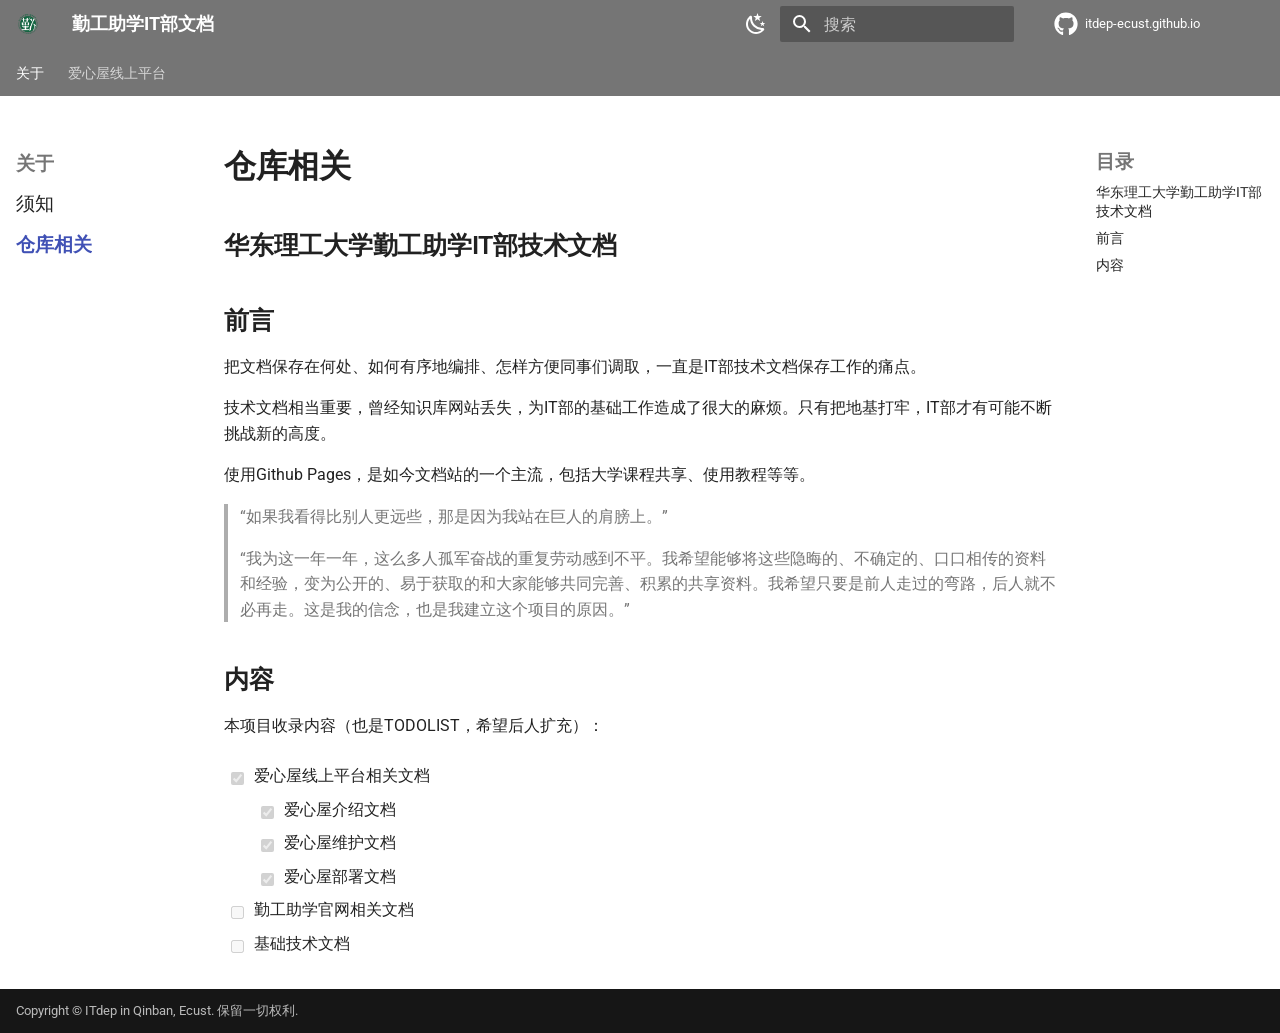
==== readme/index.html @ 0888ab65 "deploy: 47d3c3402223e59e014d2a918dd6cb3465a8fdf9" ====
<!doctype html>
<html lang="zh" class="no-js">
  <head>
    
      <meta charset="utf-8">
      <meta name="viewport" content="width=device-width,initial-scale=1">
      
      
        <meta name="author" content="IT-dep in qinban, ECUST.">
      
      
      
        <link rel="prev" href="..">
      
      
        <link rel="next" href="../%E7%88%B1%E5%BF%83%E5%B1%8B%E7%BA%BF%E4%B8%8A%E5%B9%B3%E5%8F%B0/">
      
      
        
      
      
      <link rel="icon" href="../asserts/images/ITLogo.ico">
      <meta name="generator" content="mkdocs-1.6.1, mkdocs-material-9.7.4">
    
    
      
        <title>仓库相关 - 勤工助学IT部文档</title>
      
    
    
      <link rel="stylesheet" href="../assets/stylesheets/main.484c7ddc.min.css">
      
        
        <link rel="stylesheet" href="../assets/stylesheets/palette.ab4e12ef.min.css">
      
      
  
  
    
      
      
    
  
    
      
      
    
  
  
  <style>:root{--md-admonition-icon--note:url('data:image/svg+xml;charset=utf-8,%3Csvg%20xmlns%3D%22http%3A//www.w3.org/2000/svg%22%20viewBox%3D%220%200%2016%2016%22%3E%3Cpath%20d%3D%22M1%207.775V2.75C1%201.784%201.784%201%202.75%201h5.025c.464%200%20.91.184%201.238.513l6.25%206.25a1.75%201.75%200%200%201%200%202.474l-5.026%205.026a1.75%201.75%200%200%201-2.474%200l-6.25-6.25A1.75%201.75%200%200%201%201%207.775m1.5%200c0%20.066.026.13.073.177l6.25%206.25a.25.25%200%200%200%20.354%200l5.025-5.025a.25.25%200%200%200%200-.354l-6.25-6.25a.25.25%200%200%200-.177-.073H2.75a.25.25%200%200%200-.25.25ZM6%205a1%201%200%201%201%200%202%201%201%200%200%201%200-2%22/%3E%3C/svg%3E');--md-admonition-icon--tip:url('data:image/svg+xml;charset=utf-8,%3Csvg%20xmlns%3D%22http%3A//www.w3.org/2000/svg%22%20viewBox%3D%220%200%2016%2016%22%3E%3Cpath%20d%3D%22M8%201.5c-2.363%200-4%201.69-4%203.75%200%20.984.424%201.625.984%202.304l.214.253c.223.264.47.556.673.848.284.411.537.896.621%201.49a.75.75%200%200%201-1.484.211c-.04-.282-.163-.547-.37-.847a9%209%200%200%200-.542-.68q-.126-.149-.268-.32C3.201%207.75%202.5%206.766%202.5%205.25%202.5%202.31%204.863%200%208%200s5.5%202.31%205.5%205.25c0%201.516-.701%202.5-1.328%203.259q-.142.172-.268.319c-.207.245-.383.453-.541.681-.208.3-.33.565-.37.847a.751.751%200%200%201-1.485-.212c.084-.593.337-1.078.621-1.489.203-.292.45-.584.673-.848q.113-.133.213-.253c.561-.679.985-1.32.985-2.304%200-2.06-1.637-3.75-4-3.75M5.75%2012h4.5a.75.75%200%200%201%200%201.5h-4.5a.75.75%200%200%201%200-1.5M6%2015.25a.75.75%200%200%201%20.75-.75h2.5a.75.75%200%200%201%200%201.5h-2.5a.75.75%200%200%201-.75-.75%22/%3E%3C/svg%3E');}</style>



    
    
      
    
    
      
        
        
        <link rel="preconnect" href="https://fonts.gstatic.com" crossorigin>
        <link rel="stylesheet" href="https://fonts.googleapis.com/css?family=Roboto:300,300i,400,400i,700,700i%7CRoboto+Mono:400,400i,700,700i&display=fallback">
        <style>:root{--md-text-font:"Roboto";--md-code-font:"Roboto Mono"}</style>
      
    
    
      <link rel="stylesheet" href="../asserts/css/extra.css">
    
    <script>__md_scope=new URL("..",location),__md_hash=e=>[...e].reduce(((e,_)=>(e<<5)-e+_.charCodeAt(0)),0),__md_get=(e,_=localStorage,t=__md_scope)=>JSON.parse(_.getItem(t.pathname+"."+e)),__md_set=(e,_,t=localStorage,a=__md_scope)=>{try{t.setItem(a.pathname+"."+e,JSON.stringify(_))}catch(e){}}</script>
    
      

    
    
  </head>
  
  
    
    
      
    
    
    
    
    <body dir="ltr" data-md-color-scheme="default" data-md-color-primary="grey" data-md-color-accent="cyan">
  
    
    <input class="md-toggle" data-md-toggle="drawer" type="checkbox" id="__drawer" autocomplete="off">
    <input class="md-toggle" data-md-toggle="search" type="checkbox" id="__search" autocomplete="off">
    <label class="md-overlay" for="__drawer"></label>
    <div data-md-component="skip">
      
        
        <a href="#it" class="md-skip">
          跳转至
        </a>
      
    </div>
    <div data-md-component="announce">
      
    </div>
    
    
      

<header class="md-header" data-md-component="header">
  <nav class="md-header__inner md-grid" aria-label="页眉">
    <a href=".." title="勤工助学IT部文档" class="md-header__button md-logo" aria-label="勤工助学IT部文档" data-md-component="logo">
      
  <img src="../asserts/images/qzzxLogo-L.jpg" alt="logo">

    </a>
    <label class="md-header__button md-icon" for="__drawer">
      
      <svg xmlns="http://www.w3.org/2000/svg" viewBox="0 0 24 24"><path d="M3 6h18v2H3zm0 5h18v2H3zm0 5h18v2H3z"/></svg>
    </label>
    <div class="md-header__title" data-md-component="header-title">
      <div class="md-header__ellipsis">
        <div class="md-header__topic">
          <span class="md-ellipsis">
            勤工助学IT部文档
          </span>
        </div>
        <div class="md-header__topic" data-md-component="header-topic">
          <span class="md-ellipsis">
            
              仓库相关
            
          </span>
        </div>
      </div>
    </div>
    
      
        <form class="md-header__option" data-md-component="palette">
  
    
    
    
    <input class="md-option" data-md-color-media="" data-md-color-scheme="default" data-md-color-primary="grey" data-md-color-accent="cyan"  aria-label="切换至夜间模式"  type="radio" name="__palette" id="__palette_0">
    
      <label class="md-header__button md-icon" title="切换至夜间模式" for="__palette_1" hidden>
        <svg xmlns="http://www.w3.org/2000/svg" viewBox="0 0 24 24"><path d="m17.75 4.09-2.53 1.94.91 3.06-2.63-1.81-2.63 1.81.91-3.06-2.53-1.94L12.44 4l1.06-3 1.06 3zm3.5 6.91-1.64 1.25.59 1.98-1.7-1.17-1.7 1.17.59-1.98L15.75 11l2.06-.05L18.5 9l.69 1.95zm-2.28 4.95c.83-.08 1.72 1.1 1.19 1.85-.32.45-.66.87-1.08 1.27C15.17 23 8.84 23 4.94 19.07c-3.91-3.9-3.91-10.24 0-14.14.4-.4.82-.76 1.27-1.08.75-.53 1.93.36 1.85 1.19-.27 2.86.69 5.83 2.89 8.02a9.96 9.96 0 0 0 8.02 2.89m-1.64 2.02a12.08 12.08 0 0 1-7.8-3.47c-2.17-2.19-3.33-5-3.49-7.82-2.81 3.14-2.7 7.96.31 10.98 3.02 3.01 7.84 3.12 10.98.31"/></svg>
      </label>
    
  
    
    
    
    <input class="md-option" data-md-color-media="" data-md-color-scheme="slate" data-md-color-primary="black" data-md-color-accent="cyan"  aria-label="切换至日间模式"  type="radio" name="__palette" id="__palette_1">
    
      <label class="md-header__button md-icon" title="切换至日间模式" for="__palette_0" hidden>
        <svg xmlns="http://www.w3.org/2000/svg" viewBox="0 0 24 24"><path d="M12 7a5 5 0 0 1 5 5 5 5 0 0 1-5 5 5 5 0 0 1-5-5 5 5 0 0 1 5-5m0 2a3 3 0 0 0-3 3 3 3 0 0 0 3 3 3 3 0 0 0 3-3 3 3 0 0 0-3-3m0-7 2.39 3.42C13.65 5.15 12.84 5 12 5s-1.65.15-2.39.42zM3.34 7l4.16-.35A7.2 7.2 0 0 0 5.94 8.5c-.44.74-.69 1.5-.83 2.29zm.02 10 1.76-3.77a7.131 7.131 0 0 0 2.38 4.14zM20.65 7l-1.77 3.79a7.02 7.02 0 0 0-2.38-4.15zm-.01 10-4.14.36c.59-.51 1.12-1.14 1.54-1.86.42-.73.69-1.5.83-2.29zM12 22l-2.41-3.44c.74.27 1.55.44 2.41.44.82 0 1.63-.17 2.37-.44z"/></svg>
      </label>
    
  
</form>
      
    
    
      <script>var palette=__md_get("__palette");if(palette&&palette.color){if("(prefers-color-scheme)"===palette.color.media){var media=matchMedia("(prefers-color-scheme: light)"),input=document.querySelector(media.matches?"[data-md-color-media='(prefers-color-scheme: light)']":"[data-md-color-media='(prefers-color-scheme: dark)']");palette.color.media=input.getAttribute("data-md-color-media"),palette.color.scheme=input.getAttribute("data-md-color-scheme"),palette.color.primary=input.getAttribute("data-md-color-primary"),palette.color.accent=input.getAttribute("data-md-color-accent")}for(var[key,value]of Object.entries(palette.color))document.body.setAttribute("data-md-color-"+key,value)}</script>
    
    
    
      
      
        <label class="md-header__button md-icon" for="__search">
          
          <svg xmlns="http://www.w3.org/2000/svg" viewBox="0 0 24 24"><path d="M9.5 3A6.5 6.5 0 0 1 16 9.5c0 1.61-.59 3.09-1.56 4.23l.27.27h.79l5 5-1.5 1.5-5-5v-.79l-.27-.27A6.52 6.52 0 0 1 9.5 16 6.5 6.5 0 0 1 3 9.5 6.5 6.5 0 0 1 9.5 3m0 2C7 5 5 7 5 9.5S7 14 9.5 14 14 12 14 9.5 12 5 9.5 5"/></svg>
        </label>
        <div class="md-search" data-md-component="search" role="dialog">
  <label class="md-search__overlay" for="__search"></label>
  <div class="md-search__inner" role="search">
    <form class="md-search__form" name="search">
      <input type="text" class="md-search__input" name="query" aria-label="搜索" placeholder="搜索" autocapitalize="off" autocorrect="off" autocomplete="off" spellcheck="false" data-md-component="search-query" required>
      <label class="md-search__icon md-icon" for="__search">
        
        <svg xmlns="http://www.w3.org/2000/svg" viewBox="0 0 24 24"><path d="M9.5 3A6.5 6.5 0 0 1 16 9.5c0 1.61-.59 3.09-1.56 4.23l.27.27h.79l5 5-1.5 1.5-5-5v-.79l-.27-.27A6.52 6.52 0 0 1 9.5 16 6.5 6.5 0 0 1 3 9.5 6.5 6.5 0 0 1 9.5 3m0 2C7 5 5 7 5 9.5S7 14 9.5 14 14 12 14 9.5 12 5 9.5 5"/></svg>
        
        <svg xmlns="http://www.w3.org/2000/svg" viewBox="0 0 24 24"><path d="M20 11v2H8l5.5 5.5-1.42 1.42L4.16 12l7.92-7.92L13.5 5.5 8 11z"/></svg>
      </label>
      <nav class="md-search__options" aria-label="查找">
        
        <button type="reset" class="md-search__icon md-icon" title="清空当前内容" aria-label="清空当前内容" tabindex="-1">
          
          <svg xmlns="http://www.w3.org/2000/svg" viewBox="0 0 24 24"><path d="M19 6.41 17.59 5 12 10.59 6.41 5 5 6.41 10.59 12 5 17.59 6.41 19 12 13.41 17.59 19 19 17.59 13.41 12z"/></svg>
        </button>
      </nav>
      
        <div class="md-search__suggest" data-md-component="search-suggest"></div>
      
    </form>
    <div class="md-search__output">
      <div class="md-search__scrollwrap" tabindex="0" data-md-scrollfix>
        <div class="md-search-result" data-md-component="search-result">
          <div class="md-search-result__meta">
            正在初始化搜索引擎
          </div>
          <ol class="md-search-result__list" role="presentation"></ol>
        </div>
      </div>
    </div>
  </div>
</div>
      
    
    
      <div class="md-header__source">
        <a href="https://github.com/ITdep-Ecust/itdep-ecust.github.io" title="前往仓库" class="md-source" data-md-component="source">
  <div class="md-source__icon md-icon">
    
    <svg xmlns="http://www.w3.org/2000/svg" viewBox="0 0 512 512"><!--! Font Awesome Free 7.1.0 by @fontawesome - https://fontawesome.com License - https://fontawesome.com/license/free (Icons: CC BY 4.0, Fonts: SIL OFL 1.1, Code: MIT License) Copyright 2025 Fonticons, Inc.--><path d="M173.9 397.4c0 2-2.3 3.6-5.2 3.6-3.3.3-5.6-1.3-5.6-3.6 0-2 2.3-3.6 5.2-3.6 3-.3 5.6 1.3 5.6 3.6m-31.1-4.5c-.7 2 1.3 4.3 4.3 4.9 2.6 1 5.6 0 6.2-2s-1.3-4.3-4.3-5.2c-2.6-.7-5.5.3-6.2 2.3m44.2-1.7c-2.9.7-4.9 2.6-4.6 4.9.3 2 2.9 3.3 5.9 2.6 2.9-.7 4.9-2.6 4.6-4.6-.3-1.9-3-3.2-5.9-2.9M252.8 8C114.1 8 8 113.3 8 252c0 110.9 69.8 205.8 169.5 239.2 12.8 2.3 17.3-5.6 17.3-12.1 0-6.2-.3-40.4-.3-61.4 0 0-70 15-84.7-29.8 0 0-11.4-29.1-27.8-36.6 0 0-22.9-15.7 1.6-15.4 0 0 24.9 2 38.6 25.8 21.9 38.6 58.6 27.5 72.9 20.9 2.3-16 8.8-27.1 16-33.7-55.9-6.2-112.3-14.3-112.3-110.5 0-27.5 7.6-41.3 23.6-58.9-2.6-6.5-11.1-33.3 2.6-67.9 20.9-6.5 69 27 69 27 20-5.6 41.5-8.5 62.8-8.5s42.8 2.9 62.8 8.5c0 0 48.1-33.6 69-27 13.7 34.7 5.2 61.4 2.6 67.9 16 17.7 25.8 31.5 25.8 58.9 0 96.5-58.9 104.2-114.8 110.5 9.2 7.9 17 22.9 17 46.4 0 33.7-.3 75.4-.3 83.6 0 6.5 4.6 14.4 17.3 12.1C436.2 457.8 504 362.9 504 252 504 113.3 391.5 8 252.8 8M105.2 352.9c-1.3 1-1 3.3.7 5.2 1.6 1.6 3.9 2.3 5.2 1 1.3-1 1-3.3-.7-5.2-1.6-1.6-3.9-2.3-5.2-1m-10.8-8.1c-.7 1.3.3 2.9 2.3 3.9 1.6 1 3.6.7 4.3-.7.7-1.3-.3-2.9-2.3-3.9-2-.6-3.6-.3-4.3.7m32.4 35.6c-1.6 1.3-1 4.3 1.3 6.2 2.3 2.3 5.2 2.6 6.5 1 1.3-1.3.7-4.3-1.3-6.2-2.2-2.3-5.2-2.6-6.5-1m-11.4-14.7c-1.6 1-1.6 3.6 0 5.9s4.3 3.3 5.6 2.3c1.6-1.3 1.6-3.9 0-6.2-1.4-2.3-4-3.3-5.6-2"/></svg>
  </div>
  <div class="md-source__repository">
    itdep-ecust.github.io
  </div>
</a>
      </div>
    
  </nav>
  
</header>
    
    <div class="md-container" data-md-component="container">
      
      
        
          
            
<nav class="md-tabs" aria-label="标签" data-md-component="tabs">
  <div class="md-grid">
    <ul class="md-tabs__list">
      
        
  
  
  
    
  
  
    
    
      <li class="md-tabs__item md-tabs__item--active">
        <a href=".." class="md-tabs__link">
          
  
  
  关于

        </a>
      </li>
    
  

      
        
  
  
  
  
    
    
      <li class="md-tabs__item">
        <a href="../%E7%88%B1%E5%BF%83%E5%B1%8B%E7%BA%BF%E4%B8%8A%E5%B9%B3%E5%8F%B0/" class="md-tabs__link">
          
  
  
  爱心屋线上平台

        </a>
      </li>
    
  

      
    </ul>
  </div>
</nav>
          
        
      
      <main class="md-main" data-md-component="main">
        <div class="md-main__inner md-grid">
          
            
              
              <div class="md-sidebar md-sidebar--primary" data-md-component="sidebar" data-md-type="navigation" >
                <div class="md-sidebar__scrollwrap">
                  <div class="md-sidebar__inner">
                    


  


<nav class="md-nav md-nav--primary md-nav--lifted" aria-label="导航栏" data-md-level="0">
  <label class="md-nav__title" for="__drawer">
    <a href=".." title="勤工助学IT部文档" class="md-nav__button md-logo" aria-label="勤工助学IT部文档" data-md-component="logo">
      
  <img src="../asserts/images/qzzxLogo-L.jpg" alt="logo">

    </a>
    勤工助学IT部文档
  </label>
  
    <div class="md-nav__source">
      <a href="https://github.com/ITdep-Ecust/itdep-ecust.github.io" title="前往仓库" class="md-source" data-md-component="source">
  <div class="md-source__icon md-icon">
    
    <svg xmlns="http://www.w3.org/2000/svg" viewBox="0 0 512 512"><!--! Font Awesome Free 7.1.0 by @fontawesome - https://fontawesome.com License - https://fontawesome.com/license/free (Icons: CC BY 4.0, Fonts: SIL OFL 1.1, Code: MIT License) Copyright 2025 Fonticons, Inc.--><path d="M173.9 397.4c0 2-2.3 3.6-5.2 3.6-3.3.3-5.6-1.3-5.6-3.6 0-2 2.3-3.6 5.2-3.6 3-.3 5.6 1.3 5.6 3.6m-31.1-4.5c-.7 2 1.3 4.3 4.3 4.9 2.6 1 5.6 0 6.2-2s-1.3-4.3-4.3-5.2c-2.6-.7-5.5.3-6.2 2.3m44.2-1.7c-2.9.7-4.9 2.6-4.6 4.9.3 2 2.9 3.3 5.9 2.6 2.9-.7 4.9-2.6 4.6-4.6-.3-1.9-3-3.2-5.9-2.9M252.8 8C114.1 8 8 113.3 8 252c0 110.9 69.8 205.8 169.5 239.2 12.8 2.3 17.3-5.6 17.3-12.1 0-6.2-.3-40.4-.3-61.4 0 0-70 15-84.7-29.8 0 0-11.4-29.1-27.8-36.6 0 0-22.9-15.7 1.6-15.4 0 0 24.9 2 38.6 25.8 21.9 38.6 58.6 27.5 72.9 20.9 2.3-16 8.8-27.1 16-33.7-55.9-6.2-112.3-14.3-112.3-110.5 0-27.5 7.6-41.3 23.6-58.9-2.6-6.5-11.1-33.3 2.6-67.9 20.9-6.5 69 27 69 27 20-5.6 41.5-8.5 62.8-8.5s42.8 2.9 62.8 8.5c0 0 48.1-33.6 69-27 13.7 34.7 5.2 61.4 2.6 67.9 16 17.7 25.8 31.5 25.8 58.9 0 96.5-58.9 104.2-114.8 110.5 9.2 7.9 17 22.9 17 46.4 0 33.7-.3 75.4-.3 83.6 0 6.5 4.6 14.4 17.3 12.1C436.2 457.8 504 362.9 504 252 504 113.3 391.5 8 252.8 8M105.2 352.9c-1.3 1-1 3.3.7 5.2 1.6 1.6 3.9 2.3 5.2 1 1.3-1 1-3.3-.7-5.2-1.6-1.6-3.9-2.3-5.2-1m-10.8-8.1c-.7 1.3.3 2.9 2.3 3.9 1.6 1 3.6.7 4.3-.7.7-1.3-.3-2.9-2.3-3.9-2-.6-3.6-.3-4.3.7m32.4 35.6c-1.6 1.3-1 4.3 1.3 6.2 2.3 2.3 5.2 2.6 6.5 1 1.3-1.3.7-4.3-1.3-6.2-2.2-2.3-5.2-2.6-6.5-1m-11.4-14.7c-1.6 1-1.6 3.6 0 5.9s4.3 3.3 5.6 2.3c1.6-1.3 1.6-3.9 0-6.2-1.4-2.3-4-3.3-5.6-2"/></svg>
  </div>
  <div class="md-source__repository">
    itdep-ecust.github.io
  </div>
</a>
    </div>
  
  <ul class="md-nav__list" data-md-scrollfix>
    
      
      
  
  
    
  
  
  
    
    
    
    
      
        
        
      
      
        
      
    
    
    <li class="md-nav__item md-nav__item--active md-nav__item--section md-nav__item--nested">
      
        
        
        <input class="md-nav__toggle md-toggle " type="checkbox" id="__nav_1" checked>
        
          
          <label class="md-nav__link" for="__nav_1" id="__nav_1_label" tabindex="">
            
  
  
  <span class="md-ellipsis">
    
  
    关于
  

    
  </span>
  
  

            <span class="md-nav__icon md-icon"></span>
          </label>
        
        <nav class="md-nav" data-md-level="1" aria-labelledby="__nav_1_label" aria-expanded="true">
          <label class="md-nav__title" for="__nav_1">
            <span class="md-nav__icon md-icon"></span>
            
  
    关于
  

          </label>
          <ul class="md-nav__list" data-md-scrollfix>
            
              
                
  
  
  
  
    <li class="md-nav__item">
      <a href=".." class="md-nav__link">
        
  
  
  <span class="md-ellipsis">
    
  
    须知
  

    
  </span>
  
  

      </a>
    </li>
  

              
            
              
                
  
  
    
  
  
  
    <li class="md-nav__item md-nav__item--active">
      
      <input class="md-nav__toggle md-toggle" type="checkbox" id="__toc">
      
      
      
        <label class="md-nav__link md-nav__link--active" for="__toc">
          
  
  
  <span class="md-ellipsis">
    
  
    仓库相关
  

    
  </span>
  
  

          <span class="md-nav__icon md-icon"></span>
        </label>
      
      <a href="./" class="md-nav__link md-nav__link--active">
        
  
  
  <span class="md-ellipsis">
    
  
    仓库相关
  

    
  </span>
  
  

      </a>
      
        

<nav class="md-nav md-nav--secondary" aria-label="目录">
  
  
  
  
    <label class="md-nav__title" for="__toc">
      <span class="md-nav__icon md-icon"></span>
      目录
    </label>
    <ul class="md-nav__list" data-md-component="toc" data-md-scrollfix>
      
        <li class="md-nav__item">
  <a href="#it" class="md-nav__link">
    <span class="md-ellipsis">
      
        华东理工大学勤工助学IT部技术文档
      
    </span>
  </a>
  
</li>
      
        <li class="md-nav__item">
  <a href="#_1" class="md-nav__link">
    <span class="md-ellipsis">
      
        前言
      
    </span>
  </a>
  
</li>
      
        <li class="md-nav__item">
  <a href="#_2" class="md-nav__link">
    <span class="md-ellipsis">
      
        内容
      
    </span>
  </a>
  
</li>
      
    </ul>
  
</nav>
      
    </li>
  

              
            
          </ul>
        </nav>
      
    </li>
  

    
      
      
  
  
  
  
    
    
    
    
      
      
        
      
    
    
    <li class="md-nav__item md-nav__item--nested">
      
        
        
        <input class="md-nav__toggle md-toggle " type="checkbox" id="__nav_2" >
        
          
          <label class="md-nav__link" for="__nav_2" id="__nav_2_label" tabindex="0">
            
  
  
  <span class="md-ellipsis">
    
  
    爱心屋线上平台
  

    
  </span>
  
  

            <span class="md-nav__icon md-icon"></span>
          </label>
        
        <nav class="md-nav" data-md-level="1" aria-labelledby="__nav_2_label" aria-expanded="false">
          <label class="md-nav__title" for="__nav_2">
            <span class="md-nav__icon md-icon"></span>
            
  
    爱心屋线上平台
  

          </label>
          <ul class="md-nav__list" data-md-scrollfix>
            
              
                
  
  
  
  
    <li class="md-nav__item">
      <a href="../%E7%88%B1%E5%BF%83%E5%B1%8B%E7%BA%BF%E4%B8%8A%E5%B9%B3%E5%8F%B0/" class="md-nav__link">
        
  
  
  <span class="md-ellipsis">
    
  
    关于爱心屋
  

    
  </span>
  
  

      </a>
    </li>
  

              
            
              
                
  
  
  
  
    <li class="md-nav__item">
      <a href="../%E7%88%B1%E5%BF%83%E5%B1%8B%E7%BA%BF%E4%B8%8A%E5%B9%B3%E5%8F%B0/maintenance/readme/" class="md-nav__link">
        
  
  
  <span class="md-ellipsis">
    
  
    爱心屋维护
  

    
  </span>
  
  

      </a>
    </li>
  

              
            
              
                
  
  
  
  
    <li class="md-nav__item">
      <a href="../%E7%88%B1%E5%BF%83%E5%B1%8B%E7%BA%BF%E4%B8%8A%E5%B9%B3%E5%8F%B0/deploy/readme/" class="md-nav__link">
        
  
  
  <span class="md-ellipsis">
    
  
    爱心屋部署
  

    
  </span>
  
  

      </a>
    </li>
  

              
            
          </ul>
        </nav>
      
    </li>
  

    
  </ul>
</nav>
                  </div>
                </div>
              </div>
            
            
              
              <div class="md-sidebar md-sidebar--secondary" data-md-component="sidebar" data-md-type="toc" >
                <div class="md-sidebar__scrollwrap">
                  <div class="md-sidebar__inner">
                    

<nav class="md-nav md-nav--secondary" aria-label="目录">
  
  
  
  
    <label class="md-nav__title" for="__toc">
      <span class="md-nav__icon md-icon"></span>
      目录
    </label>
    <ul class="md-nav__list" data-md-component="toc" data-md-scrollfix>
      
        <li class="md-nav__item">
  <a href="#it" class="md-nav__link">
    <span class="md-ellipsis">
      
        华东理工大学勤工助学IT部技术文档
      
    </span>
  </a>
  
</li>
      
        <li class="md-nav__item">
  <a href="#_1" class="md-nav__link">
    <span class="md-ellipsis">
      
        前言
      
    </span>
  </a>
  
</li>
      
        <li class="md-nav__item">
  <a href="#_2" class="md-nav__link">
    <span class="md-ellipsis">
      
        内容
      
    </span>
  </a>
  
</li>
      
    </ul>
  
</nav>
                  </div>
                </div>
              </div>
            
          
          
            <div class="md-content" data-md-component="content">
              
              <article class="md-content__inner md-typeset">
                
                  


  
  


  <h1>仓库相关</h1>

<h2 id="it">华东理工大学勤工助学IT部技术文档<a class="headerlink" href="#it" title="Permanent link">&para;</a></h2>
<h2 id="_1">前言<a class="headerlink" href="#_1" title="Permanent link">&para;</a></h2>
<p>把文档保存在何处、如何有序地编排、怎样方便同事们调取，一直是IT部技术文档保存工作的痛点。</p>
<p>技术文档相当重要，曾经知识库网站丢失，为IT部的基础工作造成了很大的麻烦。只有把地基打牢，IT部才有可能不断挑战新的高度。</p>
<p>使用Github Pages，是如今文档站的一个主流，包括大学课程共享、使用教程等等。</p>
<blockquote>
<p>“如果我看得比别人更远些，那是因为我站在巨人的肩膀上。”</p>
<p>“我为这一年一年，这么多人孤军奋战的重复劳动感到不平。我希望能够将这些隐晦的、不确定的、口口相传的资料和经验，变为公开的、易于获取的和大家能够共同完善、积累的共享资料。我希望只要是前人走过的弯路，后人就不必再走。这是我的信念，也是我建立这个项目的原因。”</p>
</blockquote>
<h2 id="_2">内容<a class="headerlink" href="#_2" title="Permanent link">&para;</a></h2>
<p>本项目收录内容（也是TODOLIST，希望后人扩充）：</p>
<ul class="task-list">
<li class="task-list-item">
<p><input type="checkbox" disabled checked/> 爱心屋线上平台相关文档</p>
<ul class="task-list">
<li class="task-list-item"><input type="checkbox" disabled checked/> 爱心屋介绍文档</li>
<li class="task-list-item"><input type="checkbox" disabled checked/> 爱心屋维护文档</li>
<li class="task-list-item"><input type="checkbox" disabled checked/> 爱心屋部署文档</li>
</ul>
</li>
<li class="task-list-item">
<p><input type="checkbox" disabled/> 勤工助学官网相关文档</p>
</li>
<li class="task-list-item">
<p><input type="checkbox" disabled/> 基础技术文档</p>
</li>
</ul>












                
              </article>
            </div>
          
          
  <script>var tabs=__md_get("__tabs");if(Array.isArray(tabs))e:for(var set of document.querySelectorAll(".tabbed-set")){var labels=set.querySelector(".tabbed-labels");for(var tab of tabs)for(var label of labels.getElementsByTagName("label"))if(label.innerText.trim()===tab){var input=document.getElementById(label.htmlFor);input.checked=!0;continue e}}</script>

<script>var target=document.getElementById(location.hash.slice(1));target&&target.name&&(target.checked=target.name.startsWith("__tabbed_"))</script>
        </div>
        
          <button type="button" class="md-top md-icon" data-md-component="top" hidden>
  
  <svg xmlns="http://www.w3.org/2000/svg" viewBox="0 0 24 24"><path d="M13 20h-2V8l-5.5 5.5-1.42-1.42L12 4.16l7.92 7.92-1.42 1.42L13 8z"/></svg>
  回到页面顶部
</button>
        
      </main>
      
        <footer class="md-footer">
  
  <div class="md-footer-meta md-typeset">
    <div class="md-footer-meta__inner md-grid">
      <div class="md-copyright">
  
    <div class="md-copyright__highlight">
      Copyright &copy; ITdep in Qinban, Ecust. 保留一切权利.
    </div>
  
  
</div>
      
    </div>
  </div>
</footer>
      
    </div>
    <div class="md-dialog" data-md-component="dialog">
      <div class="md-dialog__inner md-typeset"></div>
    </div>
    
    
    
      
      
      <script id="__config" type="application/json">{"annotate": null, "base": "..", "features": ["navigation.tabs", "navigation.sections", "navigation.top", "search.suggest", "search.highlight", "content.tabs.link"], "search": "../assets/javascripts/workers/search.2c215733.min.js", "tags": null, "translations": {"clipboard.copied": "\u5df2\u590d\u5236", "clipboard.copy": "\u590d\u5236", "search.result.more.one": "\u5728\u8be5\u9875\u4e0a\u8fd8\u6709 1 \u4e2a\u7b26\u5408\u6761\u4ef6\u7684\u7ed3\u679c", "search.result.more.other": "\u5728\u8be5\u9875\u4e0a\u8fd8\u6709 # \u4e2a\u7b26\u5408\u6761\u4ef6\u7684\u7ed3\u679c", "search.result.none": "\u6ca1\u6709\u627e\u5230\u7b26\u5408\u6761\u4ef6\u7684\u7ed3\u679c", "search.result.one": "\u627e\u5230 1 \u4e2a\u7b26\u5408\u6761\u4ef6\u7684\u7ed3\u679c", "search.result.other": "# \u4e2a\u7b26\u5408\u6761\u4ef6\u7684\u7ed3\u679c", "search.result.placeholder": "\u952e\u5165\u4ee5\u5f00\u59cb\u641c\u7d22", "search.result.term.missing": "\u7f3a\u5c11", "select.version": "\u9009\u62e9\u5f53\u524d\u7248\u672c"}, "version": null}</script>
    
    
      <script src="../assets/javascripts/bundle.79ae519e.min.js"></script>
      
        <script src="../asserts/js/extra.js"></script>
      
    
  </body>
</html>
---- assets/stylesheets/main.484c7ddc.min.css ----
@charset "UTF-8";html{-webkit-text-size-adjust:none;-moz-text-size-adjust:none;text-size-adjust:none;box-sizing:border-box}*,:after,:before{box-sizing:inherit}@media (prefers-reduced-motion){*,:after,:before{transition:none!important}}body{margin:0}a,button,input,label{-webkit-tap-highlight-color:transparent}a{color:inherit;text-decoration:none}hr{border:0;box-sizing:initial;display:block;height:.05rem;overflow:visible;padding:0}small{font-size:80%}sub,sup{line-height:1em}img{border-style:none}table{border-collapse:initial;border-spacing:0}td,th{font-weight:400;vertical-align:top}button{background:#0000;border:0;font-family:inherit;font-size:inherit;margin:0;padding:0}input{border:0;outline:none}:root{--md-primary-fg-color:#4051b5;--md-primary-fg-color--light:#5d6cc0;--md-primary-fg-color--dark:#303fa1;--md-primary-bg-color:#fff;--md-primary-bg-color--light:#ffffffb3;--md-accent-fg-color:#526cfe;--md-accent-fg-color--transparent:#526cfe1a;--md-accent-bg-color:#fff;--md-accent-bg-color--light:#ffffffb3}[data-md-color-scheme=default]{color-scheme:light}[data-md-color-scheme=default] img[src$="#gh-dark-mode-only"],[data-md-color-scheme=default] img[src$="#only-dark"]{display:none}:root,[data-md-color-scheme=default]{--md-hue:225deg;--md-default-fg-color:#000000de;--md-default-fg-color--light:#0000008a;--md-default-fg-color--lighter:#00000052;--md-default-fg-color--lightest:#00000012;--md-default-bg-color:#fff;--md-default-bg-color--light:#ffffffb3;--md-default-bg-color--lighter:#ffffff4d;--md-default-bg-color--lightest:#ffffff1f;--md-code-fg-color:#36464e;--md-code-bg-color:#f5f5f5;--md-code-bg-color--light:#f5f5f5b3;--md-code-bg-color--lighter:#f5f5f54d;--md-code-hl-color:#4287ff;--md-code-hl-color--light:#4287ff1a;--md-code-hl-number-color:#d52a2a;--md-code-hl-special-color:#db1457;--md-code-hl-function-color:#a846b9;--md-code-hl-constant-color:#6e59d9;--md-code-hl-keyword-color:#3f6ec6;--md-code-hl-string-color:#1c7d4d;--md-code-hl-name-color:var(--md-code-fg-color);--md-code-hl-operator-color:var(--md-default-fg-color--light);--md-code-hl-punctuation-color:var(--md-default-fg-color--light);--md-code-hl-comment-color:var(--md-default-fg-color--light);--md-code-hl-generic-color:var(--md-default-fg-color--light);--md-code-hl-variable-color:var(--md-default-fg-color--light);--md-typeset-color:var(--md-default-fg-color);--md-typeset-a-color:var(--md-primary-fg-color);--md-typeset-del-color:#f5503d26;--md-typeset-ins-color:#0bd57026;--md-typeset-kbd-color:#fafafa;--md-typeset-kbd-accent-color:#fff;--md-typeset-kbd-border-color:#b8b8b8;--md-typeset-mark-color:#ffff0080;--md-typeset-table-color:#0000001f;--md-typeset-table-color--light:rgba(0,0,0,.035);--md-admonition-fg-color:var(--md-default-fg-color);--md-admonition-bg-color:var(--md-default-bg-color);--md-warning-fg-color:#000000de;--md-warning-bg-color:#ff9;--md-footer-fg-color:#fff;--md-footer-fg-color--light:#ffffffb3;--md-footer-fg-color--lighter:#ffffff73;--md-footer-bg-color:#000000de;--md-footer-bg-color--dark:#00000052;--md-shadow-z1:0 0.2rem 0.5rem #0000000d,0 0 0.05rem #0000001a;--md-shadow-z2:0 0.2rem 0.5rem #0000001a,0 0 0.05rem #00000040;--md-shadow-z3:0 0.2rem 0.5rem #0003,0 0 0.05rem #00000059}.md-icon svg{fill:currentcolor;display:block;height:1.2rem;width:1.2rem}body{-webkit-font-smoothing:antialiased;-moz-osx-font-smoothing:grayscale;--md-text-font-family:var(--md-text-font,_),-apple-system,BlinkMacSystemFont,Helvetica,Arial,sans-serif;--md-code-font-family:var(--md-code-font,_),SFMono-Regular,Consolas,Menlo,monospace}aside,body,input{font-feature-settings:"kern","liga";color:var(--md-typeset-color);font-family:var(--md-text-font-family)}code,kbd,pre{font-feature-settings:"kern";font-family:var(--md-code-font-family)}:root{--md-typeset-table-sort-icon:url('data:image/svg+xml;charset=utf-8,<svg xmlns="http://www.w3.org/2000/svg" viewBox="0 0 24 24"><path d="m18 21-4-4h3V7h-3l4-4 4 4h-3v10h3M2 19v-2h10v2M2 13v-2h7v2M2 7V5h4v2z"/></svg>');--md-typeset-table-sort-icon--asc:url('data:image/svg+xml;charset=utf-8,<svg xmlns="http://www.w3.org/2000/svg" viewBox="0 0 24 24"><path d="M19 17h3l-4 4-4-4h3V3h2M2 17h10v2H2M6 5v2H2V5m0 6h7v2H2z"/></svg>');--md-typeset-table-sort-icon--desc:url('data:image/svg+xml;charset=utf-8,<svg xmlns="http://www.w3.org/2000/svg" viewBox="0 0 24 24"><path d="M19 7h3l-4-4-4 4h3v14h2M2 17h10v2H2M6 5v2H2V5m0 6h7v2H2z"/></svg>')}.md-typeset{-webkit-print-color-adjust:exact;color-adjust:exact;font-size:.8rem;line-height:1.6;overflow-wrap:break-word}@media print{.md-typeset{font-size:.68rem}}.md-typeset blockquote,.md-typeset dl,.md-typeset figure,.md-typeset ol,.md-typeset pre,.md-typeset ul{margin-bottom:1em;margin-top:1em}.md-typeset h1{color:var(--md-default-fg-color--light);font-size:2em;line-height:1.3;margin:0 0 1.25em}.md-typeset h1,.md-typeset h2{font-weight:300;letter-spacing:-.01em}.md-typeset h2{font-size:1.5625em;line-height:1.4;margin:1.6em 0 .64em}.md-typeset h3{font-size:1.25em;font-weight:400;letter-spacing:-.01em;line-height:1.5;margin:1.6em 0 .8em}.md-typeset h2+h3{margin-top:.8em}.md-typeset h4{font-weight:700;letter-spacing:-.01em;margin:1em 0}.md-typeset h5,.md-typeset h6{color:var(--md-default-fg-color--light);font-size:.8em;font-weight:700;letter-spacing:-.01em;margin:1.25em 0}.md-typeset h5{text-transform:uppercase}.md-typeset h5 code{text-transform:none}.md-typeset hr{border-bottom:.05rem solid var(--md-default-fg-color--lightest);display:flow-root;margin:1.5em 0}.md-typeset a{color:var(--md-typeset-a-color);word-break:break-word}.md-typeset a,.md-typeset a:before{transition:color 125ms}.md-typeset a:focus,.md-typeset a:hover{color:var(--md-accent-fg-color)}.md-typeset a:focus code,.md-typeset a:hover code{background-color:var(--md-accent-fg-color--transparent);color:var(--md-accent-fg-color)}.md-typeset a code{color:var(--md-typeset-a-color)}.md-typeset a.focus-visible{outline-color:var(--md-accent-fg-color);outline-offset:.2rem}.md-typeset code,.md-typeset kbd,.md-typeset pre{color:var(--md-code-fg-color);direction:ltr;font-variant-ligatures:none;transition:background-color 125ms}@media print{.md-typeset code,.md-typeset kbd,.md-typeset pre{white-space:pre-wrap}}.md-typeset code{background-color:var(--md-code-bg-color);border-radius:.1rem;-webkit-box-decoration-break:clone;box-decoration-break:clone;font-size:.85em;padding:0 .2941176471em;transition:color 125ms,background-color 125ms;word-break:break-word}.md-typeset code:not(.focus-visible){-webkit-tap-highlight-color:transparent;outline:none}.md-typeset pre{display:flow-root;line-height:1.4;position:relative}.md-typeset pre>code{-webkit-box-decoration-break:slice;box-decoration-break:slice;box-shadow:none;display:block;margin:0;outline-color:var(--md-accent-fg-color);overflow:auto;padding:.7720588235em 1.1764705882em;scrollbar-color:var(--md-default-fg-color--lighter) #0000;scrollbar-width:thin;touch-action:auto;word-break:normal}.md-typeset pre>code:hover{scrollbar-color:var(--md-accent-fg-color) #0000}.md-typeset pre>code::-webkit-scrollbar{height:.2rem;width:.2rem}.md-typeset pre>code::-webkit-scrollbar-thumb{background-color:var(--md-default-fg-color--lighter)}.md-typeset pre>code::-webkit-scrollbar-thumb:hover{background-color:var(--md-accent-fg-color)}.md-typeset kbd{background-color:var(--md-typeset-kbd-color);border-radius:.1rem;box-shadow:0 .1rem 0 .05rem var(--md-typeset-kbd-border-color),0 .1rem 0 var(--md-typeset-kbd-border-color),0 -.1rem .2rem var(--md-typeset-kbd-accent-color) inset;color:var(--md-default-fg-color);display:inline-block;font-size:.75em;padding:0 .6666666667em;vertical-align:text-top;word-break:break-word}.md-typeset mark{background-color:var(--md-typeset-mark-color);-webkit-box-decoration-break:clone;box-decoration-break:clone;color:inherit;word-break:break-word}.md-typeset abbr{cursor:help;text-decoration:none}.md-typeset [data-preview],.md-typeset abbr{border-bottom:.05rem dotted var(--md-default-fg-color--light)}.md-typeset small{opacity:.75}[dir=ltr] .md-typeset sub,[dir=ltr] .md-typeset sup{margin-left:.078125em}[dir=rtl] .md-typeset sub,[dir=rtl] .md-typeset sup{margin-right:.078125em}[dir=ltr] .md-typeset blockquote{padding-left:.6rem}[dir=rtl] .md-typeset blockquote{padding-right:.6rem}[dir=ltr] .md-typeset blockquote{border-left:.2rem solid var(--md-default-fg-color--lighter)}[dir=rtl] .md-typeset blockquote{border-right:.2rem solid var(--md-default-fg-color--lighter)}.md-typeset blockquote{color:var(--md-default-fg-color--light);margin-left:0;margin-right:0}.md-typeset ul{list-style-type:disc}.md-typeset ul[type]{list-style-type:revert-layer}[dir=ltr] .md-typeset ol,[dir=ltr] .md-typeset ul{margin-left:.625em}[dir=rtl] .md-typeset ol,[dir=rtl] .md-typeset ul{margin-right:.625em}.md-typeset ol,.md-typeset ul{padding:0}.md-typeset ol:not([hidden]),.md-typeset ul:not([hidden]){display:flow-root}.md-typeset ol ol,.md-typeset ul ol{list-style-type:lower-alpha}.md-typeset ol ol ol,.md-typeset ul ol ol{list-style-type:lower-roman}.md-typeset ol ol ol ol,.md-typeset ul ol ol ol{list-style-type:upper-alpha}.md-typeset ol ol ol ol ol,.md-typeset ul ol ol ol ol{list-style-type:upper-roman}.md-typeset ol[type],.md-typeset ul[type]{list-style-type:revert-layer}[dir=ltr] .md-typeset ol li,[dir=ltr] .md-typeset ul li{margin-left:1.25em}[dir=rtl] .md-typeset ol li,[dir=rtl] .md-typeset ul li{margin-right:1.25em}.md-typeset ol li,.md-typeset ul li{margin-bottom:.5em}.md-typeset ol li blockquote,.md-typeset ol li p,.md-typeset ul li blockquote,.md-typeset ul li p{margin:.5em 0}.md-typeset ol li:last-child,.md-typeset ul li:last-child{margin-bottom:0}[dir=ltr] .md-typeset ol li ol,[dir=ltr] .md-typeset ol li ul,[dir=ltr] .md-typeset ul li ol,[dir=ltr] .md-typeset ul li ul{margin-left:.625em}[dir=rtl] .md-typeset ol li ol,[dir=rtl] .md-typeset ol li ul,[dir=rtl] .md-typeset ul li ol,[dir=rtl] .md-typeset ul li ul{margin-right:.625em}.md-typeset ol li ol,.md-typeset ol li ul,.md-typeset ul li ol,.md-typeset ul li ul{margin-bottom:.5em;margin-top:.5em}[dir=ltr] .md-typeset dd{margin-left:1.875em}[dir=rtl] .md-typeset dd{margin-right:1.875em}.md-typeset dd{margin-bottom:1.5em;margin-top:1em}.md-typeset img,.md-typeset svg,.md-typeset video{height:auto;max-width:100%}.md-typeset img[align=left]{margin:1em 1em 1em 0}.md-typeset img[align=right]{margin:1em 0 1em 1em}.md-typeset img[align]:only-child{margin-top:0}.md-typeset figure{display:flow-root;margin:1em auto;max-width:100%;text-align:center;width:fit-content}.md-typeset figure img{display:block;margin:0 auto}.md-typeset figcaption{font-style:italic;margin:1em auto;max-width:24rem}.md-typeset iframe{max-width:100%}.md-typeset table:not([class]){background-color:var(--md-default-bg-color);border:.05rem solid var(--md-typeset-table-color);border-radius:.1rem;display:inline-block;font-size:.64rem;max-width:100%;overflow:auto;touch-action:auto}@media print{.md-typeset table:not([class]){display:table}}.md-typeset table:not([class])+*{margin-top:1.5em}.md-typeset table:not([class]) td>:first-child,.md-typeset table:not([class]) th>:first-child{margin-top:0}.md-typeset table:not([class]) td>:last-child,.md-typeset table:not([class]) th>:last-child{margin-bottom:0}.md-typeset table:not([class]) td:not([align]),.md-typeset table:not([class]) th:not([align]){text-align:left}[dir=rtl] .md-typeset table:not([class]) td:not([align]),[dir=rtl] .md-typeset table:not([class]) th:not([align]){text-align:right}.md-typeset table:not([class]) th{font-weight:700;min-width:5rem;padding:.9375em 1.25em;vertical-align:top}.md-typeset table:not([class]) td{border-top:.05rem solid var(--md-typeset-table-color);padding:.9375em 1.25em;vertical-align:top}.md-typeset table:not([class]) tbody tr{transition:background-color 125ms}.md-typeset table:not([class]) tbody tr:hover{background-color:var(--md-typeset-table-color--light);box-shadow:0 .05rem 0 var(--md-default-bg-color) inset}.md-typeset table:not([class]) a{word-break:normal}.md-typeset table th[role=columnheader]{cursor:pointer}[dir=ltr] .md-typeset table th[role=columnheader]:after{margin-left:.5em}[dir=rtl] .md-typeset table th[role=columnheader]:after{margin-right:.5em}.md-typeset table th[role=columnheader]:after{content:"";display:inline-block;height:1.2em;-webkit-mask-image:var(--md-typeset-table-sort-icon);mask-image:var(--md-typeset-table-sort-icon);-webkit-mask-repeat:no-repeat;mask-repeat:no-repeat;-webkit-mask-size:contain;mask-size:contain;transition:background-color 125ms;vertical-align:text-bottom;width:1.2em}.md-typeset table th[role=columnheader]:hover:after{background-color:var(--md-default-fg-color--lighter)}.md-typeset table th[role=columnheader][aria-sort=ascending]:after{background-color:var(--md-default-fg-color--light);-webkit-mask-image:var(--md-typeset-table-sort-icon--asc);mask-image:var(--md-typeset-table-sort-icon--asc)}.md-typeset table th[role=columnheader][aria-sort=descending]:after{background-color:var(--md-default-fg-color--light);-webkit-mask-image:var(--md-typeset-table-sort-icon--desc);mask-image:var(--md-typeset-table-sort-icon--desc)}.md-typeset__scrollwrap{margin:1em -.8rem;overflow-x:auto;touch-action:auto}.md-typeset__table{display:inline-block;margin-bottom:.5em;padding:0 .8rem}@media print{.md-typeset__table{display:block}}html .md-typeset__table table{display:table;margin:0;overflow:hidden;width:100%}@media screen and (max-width:44.984375em){.md-content__inner>pre{margin:1em -.8rem}.md-content__inner>pre code{border-radius:0}}.md-typeset .md-author{border-radius:100%;display:block;flex-shrink:0;height:1.6rem;overflow:hidden;position:relative;transition:color 125ms,transform 125ms;width:1.6rem}.md-typeset .md-author img{display:block}.md-typeset .md-author--more{background:var(--md-default-fg-color--lightest);color:var(--md-default-fg-color--lighter);font-size:.6rem;font-weight:700;line-height:1.6rem;text-align:center}.md-typeset .md-author--long{height:2.4rem;width:2.4rem}.md-typeset a.md-author{transform:scale(1)}.md-typeset a.md-author img{border-radius:100%;filter:grayscale(100%) opacity(75%);transition:filter 125ms}.md-typeset a.md-author:focus,.md-typeset a.md-author:hover{transform:scale(1.1);z-index:1}.md-typeset a.md-author:focus img,.md-typeset a.md-author:hover img{filter:grayscale(0)}.md-banner{background-color:var(--md-footer-bg-color);color:var(--md-footer-fg-color);overflow:auto}@media print{.md-banner{display:none}}.md-banner--warning{background-color:var(--md-warning-bg-color);color:var(--md-warning-fg-color)}.md-banner__inner{font-size:.7rem;margin:.6rem auto;padding:0 .8rem}[dir=ltr] .md-banner__button{float:right}[dir=rtl] .md-banner__button{float:left}.md-banner__button{color:inherit;cursor:pointer;transition:opacity .25s}.no-js .md-banner__button{display:none}.md-banner__button:hover{opacity:.7}html{font-size:125%;height:100%;overflow-x:hidden}@media screen and (min-width:100em){html{font-size:137.5%}}@media screen and (min-width:125em){html{font-size:150%}}body{background-color:var(--md-default-bg-color);display:flex;flex-direction:column;font-size:.5rem;min-height:100%;position:relative;width:100%}@media print{body{display:block}}@media screen and (max-width:59.984375em){body[data-md-scrolllock]{position:fixed}}.md-grid{margin-left:auto;margin-right:auto;max-width:61rem}.md-container{display:flex;flex-direction:column;flex-grow:1}@media print{.md-container{display:block}}.md-main{flex-grow:1}.md-main__inner{display:flex;height:100%;margin-top:1.5rem}.md-ellipsis{overflow:hidden;text-overflow:ellipsis}.md-toggle{display:none}.md-option{height:0;opacity:0;position:absolute;width:0}.md-option:checked+label:not([hidden]){display:block}.md-option.focus-visible+label{outline-color:var(--md-accent-fg-color);outline-style:auto}.md-skip{background-color:var(--md-default-fg-color);border-radius:.1rem;color:var(--md-default-bg-color);font-size:.64rem;margin:.5rem;opacity:0;outline-color:var(--md-accent-fg-color);padding:.3rem .5rem;position:fixed;transform:translateY(.4rem);z-index:-1}.md-skip:focus{opacity:1;transform:translateY(0);transition:transform .25s cubic-bezier(.4,0,.2,1),opacity 175ms 75ms;z-index:10}@page{margin:25mm}:root{--md-clipboard-icon:url('data:image/svg+xml;charset=utf-8,<svg xmlns="http://www.w3.org/2000/svg" viewBox="0 0 24 24"><path d="M19 21H8V7h11m0-2H8a2 2 0 0 0-2 2v14a2 2 0 0 0 2 2h11a2 2 0 0 0 2-2V7a2 2 0 0 0-2-2m-3-4H4a2 2 0 0 0-2 2v14h2V3h12z"/></svg>')}.md-clipboard{border-radius:.1rem;color:var(--md-default-fg-color--lightest);cursor:pointer;height:1.5em;outline-color:var(--md-accent-fg-color);outline-offset:.1rem;transition:color .25s;width:1.5em;z-index:1}@media print{.md-clipboard{display:none}}.md-clipboard:not(.focus-visible){-webkit-tap-highlight-color:transparent;outline:none}:hover>.md-clipboard{color:var(--md-default-fg-color--light)}.md-clipboard:focus,.md-clipboard:hover{color:var(--md-accent-fg-color)}.md-clipboard:after{background-color:currentcolor;content:"";display:block;height:1.125em;margin:0 auto;-webkit-mask-image:var(--md-clipboard-icon);mask-image:var(--md-clipboard-icon);-webkit-mask-position:center;mask-position:center;-webkit-mask-repeat:no-repeat;mask-repeat:no-repeat;-webkit-mask-size:contain;mask-size:contain;width:1.125em}.md-clipboard--inline{cursor:pointer}.md-clipboard--inline code{transition:color .25s,background-color .25s}.md-clipboard--inline:focus code,.md-clipboard--inline:hover code{background-color:var(--md-accent-fg-color--transparent);color:var(--md-accent-fg-color)}:root{--md-code-select-icon:url('data:image/svg+xml;charset=utf-8,<svg xmlns="http://www.w3.org/2000/svg" viewBox="0 0 24 24"><path d="M19 19h-4v2h4c1.1 0 2-.9 2-2v-4h-2m0-12h-4v2h4v4h2V5c0-1.1-.9-2-2-2M5 5h4V3H5c-1.1 0-2 .9-2 2v4h2m0 6H3v4c0 1.1.9 2 2 2h4v-2H5zm2-4h2v2H7zm4 0h2v2h-2zm4 0h2v2h-2zM7 7h2v2H7zm4 0h2v2h-2zm4 0h2v2h-2zm-8 8h2v2H7zm4 0h2v2h-2zm4 0h2v2h-2z"/></svg>');--md-code-copy-icon:url('data:image/svg+xml;charset=utf-8,<svg xmlns="http://www.w3.org/2000/svg" viewBox="0 0 24 24"><path d="M19 21H8V7h11m0-2H8a2 2 0 0 0-2 2v14a2 2 0 0 0 2 2h11a2 2 0 0 0 2-2V7a2 2 0 0 0-2-2m-3-4H4a2 2 0 0 0-2 2v14h2V3h12z"/></svg>')}.md-typeset .md-code__content{display:grid}.md-code__nav{background-color:var(--md-code-bg-color--lighter);border-radius:.1rem;display:flex;gap:.2rem;padding:.2rem;position:absolute;right:.25em;top:.25em;transition:background-color .25s;z-index:1}:hover>.md-code__nav{background-color:var(--md-code-bg-color--light)}.md-code__button{color:var(--md-default-fg-color--lightest);cursor:pointer;display:block;height:1.5em;outline-color:var(--md-accent-fg-color);outline-offset:.1rem;transition:color .25s;width:1.5em}:hover>*>.md-code__button{color:var(--md-default-fg-color--light)}.md-code__button.focus-visible,.md-code__button:hover{color:var(--md-accent-fg-color)}.md-code__button--active{color:var(--md-default-fg-color)!important}.md-code__button:after{background-color:currentcolor;content:"";display:block;height:1.125em;margin:0 auto;-webkit-mask-position:center;mask-position:center;-webkit-mask-repeat:no-repeat;mask-repeat:no-repeat;-webkit-mask-size:contain;mask-size:contain;width:1.125em}.md-code__button[data-md-type=select]:after{-webkit-mask-image:var(--md-code-select-icon);mask-image:var(--md-code-select-icon)}.md-code__button[data-md-type=copy]:after{-webkit-mask-image:var(--md-code-copy-icon);mask-image:var(--md-code-copy-icon)}@keyframes consent{0%{opacity:0;transform:translateY(100%)}to{opacity:1;transform:translateY(0)}}@keyframes overlay{0%{opacity:0}to{opacity:1}}.md-consent__overlay{animation:overlay .25s both;-webkit-backdrop-filter:blur(.1rem);backdrop-filter:blur(.1rem);background-color:#0000008a;height:100%;opacity:1;position:fixed;top:0;width:100%;z-index:5}.md-consent__inner{animation:consent .5s cubic-bezier(.1,.7,.1,1) both;background-color:var(--md-default-bg-color);border:0;border-radius:.1rem;bottom:0;box-shadow:0 0 .2rem #0000001a,0 .2rem .4rem #0003;max-height:100%;overflow:auto;padding:0;position:fixed;width:100%;z-index:5}.md-consent__form{padding:.8rem}.md-consent__settings{display:none;margin:1em 0}input:checked+.md-consent__settings{display:block}.md-consent__controls{margin-bottom:.8rem}.md-typeset .md-consent__controls .md-button{display:inline}@media screen and (max-width:44.984375em){.md-typeset .md-consent__controls .md-button{display:block;margin-top:.4rem;text-align:center;width:100%}}.md-consent label{cursor:pointer}.md-content{flex-grow:1;min-width:0}.md-content__inner{margin:0 .8rem 1.2rem;padding-top:.6rem}@media screen and (min-width:76.25em){[dir=ltr] .md-sidebar--primary:not([hidden])~.md-content>.md-content__inner{margin-left:1.2rem}[dir=ltr] .md-sidebar--secondary:not([hidden])~.md-content>.md-content__inner,[dir=rtl] .md-sidebar--primary:not([hidden])~.md-content>.md-content__inner{margin-right:1.2rem}[dir=rtl] .md-sidebar--secondary:not([hidden])~.md-content>.md-content__inner{margin-left:1.2rem}}.md-content__inner:before{content:"";display:block;height:.4rem}.md-content__inner>:last-child{margin-bottom:0}[dir=ltr] .md-content__button{float:right}[dir=rtl] .md-content__button{float:left}[dir=ltr] .md-content__button{margin-left:.4rem}[dir=rtl] .md-content__button{margin-right:.4rem}.md-content__button{margin:.4rem 0;padding:0}@media print{.md-content__button{display:none}}.md-typeset .md-content__button{color:var(--md-default-fg-color--lighter)}.md-content__button svg{display:inline;vertical-align:top}[dir=rtl] .md-content__button svg{transform:scaleX(-1)}[dir=ltr] .md-dialog{right:.8rem}[dir=rtl] .md-dialog{left:.8rem}.md-dialog{background-color:var(--md-default-fg-color);border-radius:.1rem;bottom:.8rem;box-shadow:var(--md-shadow-z3);min-width:11.1rem;opacity:0;padding:.4rem .6rem;pointer-events:none;position:fixed;transform:translateY(100%);transition:transform 0ms .4s,opacity .4s;z-index:4}@media print{.md-dialog{display:none}}.md-dialog--active{opacity:1;pointer-events:auto;transform:translateY(0);transition:transform .4s cubic-bezier(.075,.85,.175,1),opacity .4s}.md-dialog__inner{color:var(--md-default-bg-color);font-size:.7rem}.md-feedback{margin:2em 0 1em;text-align:center}.md-feedback fieldset{border:none;margin:0;padding:0}.md-feedback__title{font-weight:700;margin:1em auto}.md-feedback__inner{position:relative}.md-feedback__list{display:flex;flex-wrap:wrap;place-content:baseline center;position:relative}.md-feedback__list:hover .md-icon:not(:disabled){color:var(--md-default-fg-color--lighter)}:disabled .md-feedback__list{min-height:1.8rem}.md-feedback__icon{color:var(--md-default-fg-color--light);cursor:pointer;flex-shrink:0;margin:0 .1rem;transition:color 125ms}.md-feedback__icon:not(:disabled).md-icon:hover{color:var(--md-accent-fg-color)}.md-feedback__icon:disabled{color:var(--md-default-fg-color--lightest);pointer-events:none}.md-feedback__note{opacity:0;position:relative;transform:translateY(.4rem);transition:transform .4s cubic-bezier(.1,.7,.1,1),opacity .15s}.md-feedback__note>*{margin:0 auto;max-width:16rem}:disabled .md-feedback__note{opacity:1;transform:translateY(0)}@media print{.md-feedback{display:none}}.md-footer{background-color:var(--md-footer-bg-color);color:var(--md-footer-fg-color)}@media print{.md-footer{display:none}}.md-footer__inner{justify-content:space-between;overflow:auto;padding:.2rem}.md-footer__inner:not([hidden]){display:flex}.md-footer__link{align-items:end;display:flex;flex-grow:0.01;margin-bottom:.4rem;margin-top:1rem;max-width:100%;outline-color:var(--md-accent-fg-color);overflow:hidden;transition:opacity .25s}.md-footer__link:focus,.md-footer__link:hover{opacity:.7}[dir=rtl] .md-footer__link svg{transform:scaleX(-1)}@media screen and (max-width:44.984375em){.md-footer__link--prev{flex-shrink:0}.md-footer__link--prev .md-footer__title{display:none}}[dir=ltr] .md-footer__link--next{margin-left:auto}[dir=rtl] .md-footer__link--next{margin-right:auto}.md-footer__link--next{text-align:right}[dir=rtl] .md-footer__link--next{text-align:left}.md-footer__title{flex-grow:1;font-size:.9rem;margin-bottom:.7rem;max-width:calc(100% - 2.4rem);padding:0 1rem;white-space:nowrap}.md-footer__button{margin:.2rem;padding:.4rem}.md-footer__direction{font-size:.64rem;opacity:.7}.md-footer-meta{background-color:var(--md-footer-bg-color--dark)}.md-footer-meta__inner{display:flex;flex-wrap:wrap;justify-content:space-between;padding:.2rem}html .md-footer-meta.md-typeset a{color:var(--md-footer-fg-color--light)}html .md-footer-meta.md-typeset a:focus,html .md-footer-meta.md-typeset a:hover{color:var(--md-footer-fg-color)}.md-copyright{color:var(--md-footer-fg-color--lighter);font-size:.64rem;margin:auto .6rem;padding:.4rem 0;width:100%}@media screen and (min-width:45em){.md-copyright{width:auto}}.md-copyright__highlight{color:var(--md-footer-fg-color--light)}.md-social{display:inline-flex;gap:.2rem;margin:0 .4rem;padding:.2rem 0 .6rem}@media screen and (min-width:45em){.md-social{padding:.6rem 0}}.md-social__link{display:inline-block;height:1.6rem;text-align:center;width:1.6rem}.md-social__link:before{line-height:1.9}.md-social__link svg{fill:currentcolor;max-height:.8rem;vertical-align:-25%}.md-typeset .md-button{border:.1rem solid;border-radius:.1rem;color:var(--md-primary-fg-color);cursor:pointer;display:inline-block;font-weight:700;padding:.625em 2em;transition:color 125ms,background-color 125ms,border-color 125ms}.md-typeset .md-button--primary{background-color:var(--md-primary-fg-color);border-color:var(--md-primary-fg-color);color:var(--md-primary-bg-color)}.md-typeset .md-button:focus,.md-typeset .md-button:hover{background-color:var(--md-accent-fg-color);border-color:var(--md-accent-fg-color);color:var(--md-accent-bg-color)}[dir=ltr] .md-typeset .md-input{border-top-left-radius:.1rem}[dir=ltr] .md-typeset .md-input,[dir=rtl] .md-typeset .md-input{border-top-right-radius:.1rem}[dir=rtl] .md-typeset .md-input{border-top-left-radius:.1rem}.md-typeset .md-input{border-bottom:.1rem solid var(--md-default-fg-color--lighter);box-shadow:var(--md-shadow-z1);font-size:.8rem;height:1.8rem;padding:0 .6rem;transition:border .25s,box-shadow .25s}.md-typeset .md-input:focus,.md-typeset .md-input:hover{border-bottom-color:var(--md-accent-fg-color);box-shadow:var(--md-shadow-z2)}.md-typeset .md-input--stretch{width:100%}.md-header{background-color:var(--md-primary-fg-color);box-shadow:0 0 .2rem #0000,0 .2rem .4rem #0000;color:var(--md-primary-bg-color);display:block;left:0;position:sticky;right:0;top:0;z-index:4}@media print{.md-header{display:none}}.md-header[hidden]{transform:translateY(-100%);transition:transform .25s cubic-bezier(.8,0,.6,1),box-shadow .25s}.md-header--shadow{box-shadow:0 0 .2rem #0000001a,0 .2rem .4rem #0003;transition:transform .25s cubic-bezier(.1,.7,.1,1),box-shadow .25s}.md-header__inner{align-items:center;display:flex;padding:0 .2rem}.md-header__button{color:currentcolor;cursor:pointer;margin:.2rem;outline-color:var(--md-accent-fg-color);padding:.4rem;position:relative;transition:opacity .25s;vertical-align:middle;z-index:1}.md-header__button:hover{opacity:.7}.md-header__button:not([hidden]){display:inline-block}.md-header__button:not(.focus-visible){-webkit-tap-highlight-color:transparent;outline:none}.md-header__button.md-logo{margin:.2rem;padding:.4rem}@media screen and (max-width:76.234375em){.md-header__button.md-logo{display:none}}.md-header__button.md-logo img,.md-header__button.md-logo svg{fill:currentcolor;display:block;height:1.2rem;width:auto}@media screen and (min-width:60em){.md-header__button[for=__search]{display:none}}.no-js .md-header__button[for=__search]{display:none}[dir=rtl] .md-header__button[for=__search] svg{transform:scaleX(-1)}@media screen and (min-width:76.25em){.md-header__button[for=__drawer]{display:none}}.md-header__topic{display:flex;max-width:100%;position:absolute;transition:transform .4s cubic-bezier(.1,.7,.1,1),opacity .15s;white-space:nowrap}.md-header__topic+.md-header__topic{opacity:0;pointer-events:none;transform:translateX(1.25rem);transition:transform .4s cubic-bezier(1,.7,.1,.1),opacity .15s;z-index:-1}[dir=rtl] .md-header__topic+.md-header__topic{transform:translateX(-1.25rem)}.md-header__topic:first-child{font-weight:700}[dir=ltr] .md-header__title{margin-left:1rem;margin-right:.4rem}[dir=rtl] .md-header__title{margin-left:.4rem;margin-right:1rem}.md-header__title{flex-grow:1;font-size:.9rem;height:2.4rem;line-height:2.4rem}.md-header__title--active .md-header__topic{opacity:0;pointer-events:none;transform:translateX(-1.25rem);transition:transform .4s cubic-bezier(1,.7,.1,.1),opacity .15s;z-index:-1}[dir=rtl] .md-header__title--active .md-header__topic{transform:translateX(1.25rem)}.md-header__title--active .md-header__topic+.md-header__topic{opacity:1;pointer-events:auto;transform:translateX(0);transition:transform .4s cubic-bezier(.1,.7,.1,1),opacity .15s;z-index:0}.md-header__title>.md-header__ellipsis{height:100%;position:relative;width:100%}.md-header__option{display:flex;flex-shrink:0;max-width:100%;transition:max-width 0ms .25s,opacity .25s .25s;white-space:nowrap}[data-md-toggle=search]:checked~.md-header .md-header__option{max-width:0;opacity:0;transition:max-width 0ms,opacity 0ms}.md-header__option>input{bottom:0}.md-header__source{display:none}@media screen and (min-width:60em){[dir=ltr] .md-header__source{margin-left:1rem}[dir=rtl] .md-header__source{margin-right:1rem}.md-header__source{display:block;max-width:11.7rem;width:11.7rem}}@media screen and (min-width:76.25em){[dir=ltr] .md-header__source{margin-left:1.4rem}[dir=rtl] .md-header__source{margin-right:1.4rem}}.md-meta{color:var(--md-default-fg-color--light);font-size:.7rem;line-height:1.3}.md-meta__list{display:inline-flex;flex-wrap:wrap;list-style:none;margin:0;padding:0}.md-meta__item:not(:last-child):after{content:"·";margin-left:.2rem;margin-right:.2rem}.md-meta__link{color:var(--md-typeset-a-color)}.md-meta__link:focus,.md-meta__link:hover{color:var(--md-accent-fg-color)}.md-draft{background-color:#ff1744;border-radius:.125em;color:#fff;display:inline-block;font-weight:700;padding-left:.5714285714em;padding-right:.5714285714em}:root{--md-nav-icon--prev:url('data:image/svg+xml;charset=utf-8,<svg xmlns="http://www.w3.org/2000/svg" viewBox="0 0 24 24"><path d="M20 11v2H8l5.5 5.5-1.42 1.42L4.16 12l7.92-7.92L13.5 5.5 8 11z"/></svg>');--md-nav-icon--next:url('data:image/svg+xml;charset=utf-8,<svg xmlns="http://www.w3.org/2000/svg" viewBox="0 0 24 24"><path d="M8.59 16.58 13.17 12 8.59 7.41 10 6l6 6-6 6z"/></svg>');--md-toc-icon:url('data:image/svg+xml;charset=utf-8,<svg xmlns="http://www.w3.org/2000/svg" viewBox="0 0 24 24"><path d="M3 9h14V7H3zm0 4h14v-2H3zm0 4h14v-2H3zm16 0h2v-2h-2zm0-10v2h2V7zm0 6h2v-2h-2z"/></svg>')}.md-nav{font-size:.7rem;line-height:1.3}.md-nav__title{color:var(--md-default-fg-color--light);display:block;font-weight:700;overflow:hidden;padding:0 .6rem;text-overflow:ellipsis}.md-nav__title .md-nav__button{display:none}.md-nav__title .md-nav__button img{height:100%;width:auto}.md-nav__title .md-nav__button.md-logo img,.md-nav__title .md-nav__button.md-logo svg{fill:currentcolor;display:block;height:2.4rem;max-width:100%;object-fit:contain;width:auto}.md-nav__list{list-style:none;margin:0;padding:0}.md-nav__link{align-items:flex-start;display:flex;gap:.4rem;margin-top:.625em;scroll-snap-align:start;transition:color 125ms}.md-nav__link--passed,.md-nav__link--passed code{color:var(--md-default-fg-color--light)}.md-nav__item .md-nav__link--active,.md-nav__item .md-nav__link--active code{color:var(--md-typeset-a-color)}.md-nav__link .md-ellipsis{position:relative}.md-nav__link .md-ellipsis code{word-break:normal}[dir=ltr] .md-nav__link .md-icon:last-child{margin-left:auto}[dir=rtl] .md-nav__link .md-icon:last-child{margin-right:auto}.md-nav__link .md-typeset{font-size:.7rem;line-height:1.3}.md-nav__link svg{fill:currentcolor;flex-shrink:0;height:1.3em;position:relative}.md-nav__link[for]:focus,.md-nav__link[for]:hover,.md-nav__link[href]:focus,.md-nav__link[href]:hover{color:var(--md-accent-fg-color);cursor:pointer}.md-nav__link[for]:focus code,.md-nav__link[for]:hover code,.md-nav__link[href]:focus code,.md-nav__link[href]:hover code{background-color:var(--md-accent-fg-color--transparent);color:var(--md-accent-fg-color)}.md-nav__link.focus-visible{outline-color:var(--md-accent-fg-color);outline-offset:.2rem}.md-nav--primary .md-nav__link[for=__toc]{display:none}.md-nav--primary .md-nav__link[for=__toc] .md-icon:after{background-color:currentcolor;display:block;height:100%;-webkit-mask-image:var(--md-toc-icon);mask-image:var(--md-toc-icon);width:100%}.md-nav--primary .md-nav__link[for=__toc]~.md-nav{display:none}.md-nav__container>.md-nav__link{margin-top:0}.md-nav__container>.md-nav__link:first-child{flex-grow:1;min-width:0}.md-nav__icon{flex-shrink:0}.md-nav__source{display:none}@media screen and (max-width:76.234375em){.md-nav--primary,.md-nav--primary .md-nav{background-color:var(--md-default-bg-color);display:flex;flex-direction:column;height:100%;left:0;position:absolute;right:0;top:0;z-index:1}.md-nav--primary .md-nav__item,.md-nav--primary .md-nav__title{font-size:.8rem;line-height:1.5}.md-nav--primary .md-nav__title{background-color:var(--md-default-fg-color--lightest);color:var(--md-default-fg-color--light);cursor:pointer;height:5.6rem;line-height:2.4rem;padding:3rem .8rem .2rem;position:relative;white-space:nowrap}[dir=ltr] .md-nav--primary .md-nav__title .md-nav__icon{left:.4rem}[dir=rtl] .md-nav--primary .md-nav__title .md-nav__icon{right:.4rem}.md-nav--primary .md-nav__title .md-nav__icon{display:block;height:1.2rem;margin:.2rem;position:absolute;top:.4rem;width:1.2rem}.md-nav--primary .md-nav__title .md-nav__icon:after{background-color:currentcolor;content:"";display:block;height:100%;-webkit-mask-image:var(--md-nav-icon--prev);mask-image:var(--md-nav-icon--prev);-webkit-mask-position:center;mask-position:center;-webkit-mask-repeat:no-repeat;mask-repeat:no-repeat;-webkit-mask-size:contain;mask-size:contain;width:100%}.md-nav--primary .md-nav__title~.md-nav__list{background-color:var(--md-default-bg-color);box-shadow:0 .05rem 0 var(--md-default-fg-color--lightest) inset;overflow-y:auto;scroll-snap-type:y mandatory;touch-action:pan-y}.md-nav--primary .md-nav__title~.md-nav__list>:first-child{border-top:0}.md-nav--primary .md-nav__title[for=__drawer]{background-color:var(--md-primary-fg-color);color:var(--md-primary-bg-color);font-weight:700}.md-nav--primary .md-nav__title .md-logo{display:block;left:.2rem;margin:.2rem;padding:.4rem;position:absolute;right:.2rem;top:.2rem}.md-nav--primary .md-nav__list{flex:1}.md-nav--primary .md-nav__item{border-top:.05rem solid var(--md-default-fg-color--lightest)}.md-nav--primary .md-nav__item--active>.md-nav__link{color:var(--md-typeset-a-color)}.md-nav--primary .md-nav__item--active>.md-nav__link:focus,.md-nav--primary .md-nav__item--active>.md-nav__link:hover{color:var(--md-accent-fg-color)}.md-nav--primary .md-nav__link{margin-top:0;padding:.6rem .8rem}.md-nav--primary .md-nav__link svg{margin-top:.1em}.md-nav--primary .md-nav__link>.md-nav__link{padding:0}[dir=ltr] .md-nav--primary .md-nav__link .md-nav__icon{margin-right:-.2rem}[dir=rtl] .md-nav--primary .md-nav__link .md-nav__icon{margin-left:-.2rem}.md-nav--primary .md-nav__link .md-nav__icon{font-size:1.2rem;height:1.2rem;width:1.2rem}.md-nav--primary .md-nav__link .md-nav__icon:after{background-color:currentcolor;content:"";display:block;height:100%;-webkit-mask-image:var(--md-nav-icon--next);mask-image:var(--md-nav-icon--next);-webkit-mask-position:center;mask-position:center;-webkit-mask-repeat:no-repeat;mask-repeat:no-repeat;-webkit-mask-size:contain;mask-size:contain;width:100%}[dir=rtl] .md-nav--primary .md-nav__icon:after{transform:scale(-1)}.md-nav--primary .md-nav--secondary .md-nav{background-color:initial;position:static}[dir=ltr] .md-nav--primary .md-nav--secondary .md-nav .md-nav__link{padding-left:1.4rem}[dir=rtl] .md-nav--primary .md-nav--secondary .md-nav .md-nav__link{padding-right:1.4rem}[dir=ltr] .md-nav--primary .md-nav--secondary .md-nav .md-nav .md-nav__link{padding-left:2rem}[dir=rtl] .md-nav--primary .md-nav--secondary .md-nav .md-nav .md-nav__link{padding-right:2rem}[dir=ltr] .md-nav--primary .md-nav--secondary .md-nav .md-nav .md-nav .md-nav__link{padding-left:2.6rem}[dir=rtl] .md-nav--primary .md-nav--secondary .md-nav .md-nav .md-nav .md-nav__link{padding-right:2.6rem}[dir=ltr] .md-nav--primary .md-nav--secondary .md-nav .md-nav .md-nav .md-nav .md-nav__link{padding-left:3.2rem}[dir=rtl] .md-nav--primary .md-nav--secondary .md-nav .md-nav .md-nav .md-nav .md-nav__link{padding-right:3.2rem}.md-nav--secondary{background-color:initial}.md-nav__toggle~.md-nav{display:flex;opacity:0;transform:translateX(100%);transition:transform .25s cubic-bezier(.8,0,.6,1),opacity 125ms 50ms}[dir=rtl] .md-nav__toggle~.md-nav{transform:translateX(-100%)}.md-nav__toggle:checked~.md-nav{opacity:1;transform:translateX(0);transition:transform .25s cubic-bezier(.4,0,.2,1),opacity 125ms 125ms}.md-nav__toggle:checked~.md-nav>.md-nav__list{backface-visibility:hidden}}@media screen and (max-width:59.984375em){.md-nav--primary .md-nav__link[for=__toc]{display:flex}.md-nav--primary .md-nav__link[for=__toc] .md-icon:after{content:""}.md-nav--primary .md-nav__link[for=__toc]+.md-nav__link{display:none}.md-nav--primary .md-nav__link[for=__toc]~.md-nav{display:flex}.md-nav__source{background-color:var(--md-primary-fg-color--dark);color:var(--md-primary-bg-color);display:block;padding:0 .2rem}}@media screen and (min-width:60em) and (max-width:76.234375em){.md-nav--integrated .md-nav__link[for=__toc]{display:flex}.md-nav--integrated .md-nav__link[for=__toc] .md-icon:after{content:""}.md-nav--integrated .md-nav__link[for=__toc]+.md-nav__link{display:none}.md-nav--integrated .md-nav__link[for=__toc]~.md-nav{display:flex}}@media screen and (min-width:60em){.md-nav{margin-bottom:-.4rem}.md-nav--secondary .md-nav__title{background:var(--md-default-bg-color);box-shadow:0 0 .4rem .4rem var(--md-default-bg-color);position:sticky;top:0;z-index:1}.md-nav--secondary .md-nav__title[for=__toc]{scroll-snap-align:start}.md-nav--secondary .md-nav__title .md-nav__icon{display:none}[dir=ltr] .md-nav--secondary .md-nav__list{padding-left:.6rem}[dir=rtl] .md-nav--secondary .md-nav__list{padding-right:.6rem}.md-nav--secondary .md-nav__list{padding-bottom:.4rem}[dir=ltr] .md-nav--secondary .md-nav__item>.md-nav__link{margin-right:.4rem}[dir=rtl] .md-nav--secondary .md-nav__item>.md-nav__link{margin-left:.4rem}}@media screen and (min-width:76.25em){.md-nav{margin-bottom:-.4rem;transition:max-height .25s cubic-bezier(.86,0,.07,1)}.md-nav--primary .md-nav__title{background:var(--md-default-bg-color);box-shadow:0 0 .4rem .4rem var(--md-default-bg-color);position:sticky;top:0;z-index:1}.md-nav--primary .md-nav__title[for=__drawer]{scroll-snap-align:start}.md-nav--primary .md-nav__title .md-nav__icon{display:none}[dir=ltr] .md-nav--primary .md-nav__list{padding-left:.6rem}[dir=rtl] .md-nav--primary .md-nav__list{padding-right:.6rem}.md-nav--primary .md-nav__list{padding-bottom:.4rem}[dir=ltr] .md-nav--primary .md-nav__item>.md-nav__link{margin-right:.4rem}[dir=rtl] .md-nav--primary .md-nav__item>.md-nav__link{margin-left:.4rem}.md-nav__toggle~.md-nav{display:grid;grid-template-rows:minmax(.4rem,0fr);opacity:0;transition:grid-template-rows .25s cubic-bezier(.86,0,.07,1),opacity .25s,visibility 0ms .25s;visibility:collapse}.md-nav__toggle~.md-nav>.md-nav__list{overflow:hidden}.md-nav__toggle.md-toggle--indeterminate~.md-nav,.md-nav__toggle:checked~.md-nav{grid-template-rows:minmax(.4rem,1fr);opacity:1;transition:grid-template-rows .25s cubic-bezier(.86,0,.07,1),opacity .15s .1s,visibility 0ms;visibility:visible}.md-nav__toggle.md-toggle--indeterminate~.md-nav{transition:none}.md-nav__item--nested>.md-nav>.md-nav__title{display:none}.md-nav__item--section{display:block;margin:1.25em 0}.md-nav__item--section:last-child{margin-bottom:0}.md-nav__item--section>.md-nav__link{font-weight:700}.md-nav__item--section>.md-nav__link[for]{color:var(--md-default-fg-color--light)}.md-nav__item--section>.md-nav__link:not(.md-nav__container){pointer-events:none}.md-nav__item--section>.md-nav__link .md-icon,.md-nav__item--section>.md-nav__link>[for]{display:none}[dir=ltr] .md-nav__item--section>.md-nav{margin-left:-.6rem}[dir=rtl] .md-nav__item--section>.md-nav{margin-right:-.6rem}.md-nav__item--section>.md-nav{display:block;opacity:1;visibility:visible}.md-nav__item--section>.md-nav>.md-nav__list>.md-nav__item{padding:0}.md-nav__icon{border-radius:100%;height:.9rem;transition:background-color .25s;width:.9rem}.md-nav__icon:hover{background-color:var(--md-accent-fg-color--transparent)}.md-nav__icon:after{background-color:currentcolor;border-radius:100%;content:"";display:inline-block;height:100%;-webkit-mask-image:var(--md-nav-icon--next);mask-image:var(--md-nav-icon--next);-webkit-mask-position:center;mask-position:center;-webkit-mask-repeat:no-repeat;mask-repeat:no-repeat;-webkit-mask-size:contain;mask-size:contain;transition:transform .25s;vertical-align:-.1rem;width:100%}[dir=rtl] .md-nav__icon:after{transform:rotate(180deg)}.md-nav__item--nested .md-nav__toggle:checked~.md-nav__link .md-nav__icon:after,.md-nav__item--nested .md-toggle--indeterminate~.md-nav__link .md-nav__icon:after{transform:rotate(90deg)}.md-nav--lifted>.md-nav__list>.md-nav__item,.md-nav--lifted>.md-nav__title{display:none}.md-nav--lifted>.md-nav__list>.md-nav__item--active{display:block}.md-nav--lifted>.md-nav__list>.md-nav__item--active>.md-nav__link{background:var(--md-default-bg-color);box-shadow:0 0 .4rem .4rem var(--md-default-bg-color);margin-top:0;position:sticky;top:0;z-index:1}.md-nav--lifted>.md-nav__list>.md-nav__item--active>.md-nav__link:not(.md-nav__container){pointer-events:none}.md-nav--lifted>.md-nav__list>.md-nav__item--active.md-nav__item--section{margin:0}[dir=ltr] .md-nav--lifted>.md-nav__list>.md-nav__item>.md-nav:not(.md-nav--secondary){margin-left:-.6rem}[dir=rtl] .md-nav--lifted>.md-nav__list>.md-nav__item>.md-nav:not(.md-nav--secondary){margin-right:-.6rem}.md-nav--lifted>.md-nav__list>.md-nav__item>[for]{color:var(--md-default-fg-color--light)}.md-nav--lifted .md-nav[data-md-level="1"]{grid-template-rows:minmax(.4rem,1fr);opacity:1;visibility:visible}[dir=ltr] .md-nav--integrated>.md-nav__list>.md-nav__item--active .md-nav--secondary{border-left:.05rem solid var(--md-primary-fg-color)}[dir=rtl] .md-nav--integrated>.md-nav__list>.md-nav__item--active .md-nav--secondary{border-right:.05rem solid var(--md-primary-fg-color)}.md-nav--integrated>.md-nav__list>.md-nav__item--active .md-nav--secondary{display:block;margin-bottom:1.25em;opacity:1;visibility:visible}.md-nav--integrated>.md-nav__list>.md-nav__item--active .md-nav--secondary>.md-nav__list{overflow:visible;padding-bottom:0}.md-nav--integrated>.md-nav__list>.md-nav__item--active .md-nav--secondary>.md-nav__title{display:none}}.md-pagination{font-size:.8rem;font-weight:700;gap:.4rem}.md-pagination,.md-pagination>*{align-items:center;display:flex;justify-content:center}.md-pagination>*{border-radius:.2rem;height:1.8rem;min-width:1.8rem;text-align:center}.md-pagination__current{background-color:var(--md-default-fg-color--lightest);color:var(--md-default-fg-color--light)}.md-pagination__link{transition:color 125ms,background-color 125ms}.md-pagination__link:focus,.md-pagination__link:hover{background-color:var(--md-accent-fg-color--transparent);color:var(--md-accent-fg-color)}.md-pagination__link:focus svg,.md-pagination__link:hover svg{color:var(--md-accent-fg-color)}.md-pagination__link.focus-visible{outline-color:var(--md-accent-fg-color);outline-offset:.2rem}.md-pagination__link svg{fill:currentcolor;color:var(--md-default-fg-color--lighter);display:block;max-height:100%;width:1.2rem}:root{--md-path-icon:url('data:image/svg+xml;charset=utf-8,<svg xmlns="http://www.w3.org/2000/svg" viewBox="0 0 24 24"><path d="M8.59 16.58 13.17 12 8.59 7.41 10 6l6 6-6 6z"/></svg>')}.md-path{font-size:.7rem;margin:0 .8rem;overflow:auto;padding-top:1.2rem}.md-path:not([hidden]){display:block}@media screen and (min-width:76.25em){.md-path{margin:0 1.2rem}}.md-path__list{align-items:center;display:flex;gap:.2rem;list-style:none;margin:0;padding:0}.md-path__item:not(:first-child){display:inline-flex;gap:.2rem;white-space:nowrap}.md-path__item:not(:first-child):before{background-color:var(--md-default-fg-color--lighter);content:"";display:inline;height:.8rem;-webkit-mask-image:var(--md-path-icon);mask-image:var(--md-path-icon);width:.8rem}.md-path__link{align-items:center;color:var(--md-default-fg-color--light);display:flex}.md-path__link:focus,.md-path__link:hover{color:var(--md-accent-fg-color)}:root{--md-post-pin-icon:url('data:image/svg+xml;charset=utf-8,<svg xmlns="http://www.w3.org/2000/svg" viewBox="0 0 24 24"><path d="M16 12V4h1V2H7v2h1v8l-2 2v2h5.2v6h1.6v-6H18v-2z"/></svg>')}.md-post__back{border-bottom:.05rem solid var(--md-default-fg-color--lightest);margin-bottom:1.2rem;padding-bottom:1.2rem}@media screen and (max-width:76.234375em){.md-post__back{display:none}}[dir=rtl] .md-post__back svg{transform:scaleX(-1)}.md-post__authors{display:flex;flex-direction:column;gap:.6rem;margin:0 .6rem 1.2rem}.md-post .md-post__meta a{transition:color 125ms}.md-post .md-post__meta a:focus,.md-post .md-post__meta a:hover{color:var(--md-accent-fg-color)}.md-post__title{color:var(--md-default-fg-color--light);font-weight:700}.md-post--excerpt{margin-bottom:3.2rem}.md-post--excerpt .md-post__header{align-items:center;display:flex;gap:.6rem;min-height:1.6rem}.md-post--excerpt .md-post__authors{align-items:center;display:inline-flex;flex-direction:row;gap:.2rem;margin:0;min-height:2.4rem}[dir=ltr] .md-post--excerpt .md-post__meta .md-meta__list{margin-right:.4rem}[dir=rtl] .md-post--excerpt .md-post__meta .md-meta__list{margin-left:.4rem}.md-post--excerpt .md-post__content>:first-child{--md-scroll-margin:6rem;margin-top:0}.md-post>.md-nav--secondary{margin:1em 0}.md-pin{background:var(--md-default-fg-color--lightest);border-radius:1rem;margin-top:-.05rem;padding:.2rem}.md-pin:after{background-color:currentcolor;content:"";display:block;height:.6rem;margin:0 auto;-webkit-mask-image:var(--md-post-pin-icon);mask-image:var(--md-post-pin-icon);-webkit-mask-position:center;mask-position:center;-webkit-mask-repeat:no-repeat;mask-repeat:no-repeat;-webkit-mask-size:contain;mask-size:contain;width:.6rem}.md-profile{align-items:center;display:flex;font-size:.7rem;gap:.6rem;line-height:1.4;width:100%}.md-profile__description{flex-grow:1}.md-content--post{display:flex}@media screen and (max-width:76.234375em){.md-content--post{flex-flow:column-reverse}}.md-content--post>.md-content__inner{flex-grow:1;min-width:0}@media screen and (min-width:76.25em){[dir=ltr] .md-content--post>.md-content__inner{margin-left:1.2rem}[dir=rtl] .md-content--post>.md-content__inner{margin-right:1.2rem}}@media screen and (max-width:76.234375em){.md-sidebar.md-sidebar--post{padding:0;position:static;width:100%}.md-sidebar.md-sidebar--post .md-sidebar__scrollwrap{overflow:visible}.md-sidebar.md-sidebar--post .md-sidebar__inner{padding:0}.md-sidebar.md-sidebar--post .md-post__meta{margin-left:.6rem;margin-right:.6rem}.md-sidebar.md-sidebar--post .md-nav__item{border:none;display:inline}.md-sidebar.md-sidebar--post .md-nav__list{display:inline-flex;flex-wrap:wrap;gap:.6rem;padding-bottom:.6rem;padding-top:.6rem}.md-sidebar.md-sidebar--post .md-nav__link{padding:0}.md-sidebar.md-sidebar--post .md-nav{height:auto;margin-bottom:0;position:static}}:root{--md-progress-value:0;--md-progress-delay:400ms}.md-progress{background:var(--md-primary-bg-color);height:.075rem;opacity:min(clamp(0,var(--md-progress-value),1),clamp(0,100 - var(--md-progress-value),1));position:fixed;top:0;transform:scaleX(calc(var(--md-progress-value)*1%));transform-origin:left;transition:transform .5s cubic-bezier(.19,1,.22,1),opacity .25s var(--md-progress-delay);width:100%;z-index:4}:root{--md-search-result-icon:url('data:image/svg+xml;charset=utf-8,<svg xmlns="http://www.w3.org/2000/svg" viewBox="0 0 24 24"><path d="M14 2H6a2 2 0 0 0-2 2v16a2 2 0 0 0 2 2h7c-.41-.25-.8-.56-1.14-.9-.33-.33-.61-.7-.86-1.1H6V4h7v5h5v1.18c.71.16 1.39.43 2 .82V8zm6.31 16.9c1.33-2.11.69-4.9-1.4-6.22-2.11-1.33-4.91-.68-6.22 1.4-1.34 2.11-.69 4.89 1.4 6.22 1.46.93 3.32.93 4.79.02L22 23.39 23.39 22zm-3.81.1a2.5 2.5 0 0 1-2.5-2.5 2.5 2.5 0 0 1 2.5-2.5 2.5 2.5 0 0 1 2.5 2.5 2.5 2.5 0 0 1-2.5 2.5"/></svg>')}.md-search{position:relative}@media screen and (min-width:60em){.md-search{padding:.2rem 0}}.no-js .md-search{display:none}.md-search__overlay{opacity:0;z-index:1}@media screen and (max-width:59.984375em){[dir=ltr] .md-search__overlay{left:-2.2rem}[dir=rtl] .md-search__overlay{right:-2.2rem}.md-search__overlay{background-color:var(--md-default-bg-color);border-radius:1rem;height:2rem;overflow:hidden;pointer-events:none;position:absolute;top:-1rem;transform-origin:center;transition:transform .3s .1s,opacity .2s .2s;width:2rem}[data-md-toggle=search]:checked~.md-header .md-search__overlay{opacity:1;transition:transform .4s,opacity .1s}}@media screen and (min-width:60em){[dir=ltr] .md-search__overlay{left:0}[dir=rtl] .md-search__overlay{right:0}.md-search__overlay{background-color:#0000008a;cursor:pointer;height:0;position:fixed;top:0;transition:width 0ms .25s,height 0ms .25s,opacity .25s;width:0}[data-md-toggle=search]:checked~.md-header .md-search__overlay{height:200vh;opacity:1;transition:width 0ms,height 0ms,opacity .25s;width:100%}}@media screen and (max-width:29.984375em){[data-md-toggle=search]:checked~.md-header .md-search__overlay{transform:scale(45)}}@media screen and (min-width:30em) and (max-width:44.984375em){[data-md-toggle=search]:checked~.md-header .md-search__overlay{transform:scale(60)}}@media screen and (min-width:45em) and (max-width:59.984375em){[data-md-toggle=search]:checked~.md-header .md-search__overlay{transform:scale(75)}}.md-search__inner{backface-visibility:hidden}@media screen and (max-width:59.984375em){[dir=ltr] .md-search__inner{left:0}[dir=rtl] .md-search__inner{right:0}.md-search__inner{height:0;opacity:0;overflow:hidden;position:fixed;top:0;transform:translateX(5%);transition:width 0ms .3s,height 0ms .3s,transform .15s cubic-bezier(.4,0,.2,1) .15s,opacity .15s .15s;width:0;z-index:2}[dir=rtl] .md-search__inner{transform:translateX(-5%)}[data-md-toggle=search]:checked~.md-header .md-search__inner{height:100%;opacity:1;transform:translateX(0);transition:width 0ms 0ms,height 0ms 0ms,transform .15s cubic-bezier(.1,.7,.1,1) .15s,opacity .15s .15s;width:100%}}@media screen and (min-width:60em){[dir=ltr] .md-search__inner{float:right}[dir=rtl] .md-search__inner{float:left}.md-search__inner{padding:.1rem 0;position:relative;transition:width .25s cubic-bezier(.1,.7,.1,1);width:11.7rem}}@media screen and (min-width:60em) and (max-width:76.234375em){[data-md-toggle=search]:checked~.md-header .md-search__inner{width:23.4rem}}@media screen and (min-width:76.25em){[data-md-toggle=search]:checked~.md-header .md-search__inner{width:34.4rem}}.md-search__form{background-color:var(--md-default-bg-color);box-shadow:0 0 .6rem #0000;height:2.4rem;position:relative;transition:color .25s,background-color .25s;z-index:2}@media screen and (min-width:60em){.md-search__form{background-color:#00000042;border-radius:.1rem;height:1.8rem}.md-search__form:hover{background-color:#ffffff1f}}[data-md-toggle=search]:checked~.md-header .md-search__form{background-color:var(--md-default-bg-color);border-radius:.1rem .1rem 0 0;box-shadow:0 0 .6rem #00000012;color:var(--md-default-fg-color)}[dir=ltr] .md-search__input{padding-left:3.6rem;padding-right:2.2rem}[dir=rtl] .md-search__input{padding-left:2.2rem;padding-right:3.6rem}.md-search__input{background:#0000;font-size:.9rem;height:100%;position:relative;text-overflow:ellipsis;width:100%;z-index:2}.md-search__input::placeholder{transition:color .25s}.md-search__input::placeholder,.md-search__input~.md-search__icon{color:var(--md-default-fg-color--light)}.md-search__input::-ms-clear{display:none}@media screen and (max-width:59.984375em){.md-search__input{font-size:.9rem;height:2.4rem;width:100%}}@media screen and (min-width:60em){[dir=ltr] .md-search__input{padding-left:2.2rem}[dir=rtl] .md-search__input{padding-right:2.2rem}.md-search__input{color:inherit;font-size:.8rem}.md-search__input::placeholder{color:var(--md-primary-bg-color--light)}.md-search__input+.md-search__icon{color:var(--md-primary-bg-color)}[data-md-toggle=search]:checked~.md-header .md-search__input{text-overflow:clip}[data-md-toggle=search]:checked~.md-header .md-search__input+.md-search__icon{color:var(--md-default-fg-color--light)}[data-md-toggle=search]:checked~.md-header .md-search__input::placeholder{color:#0000}}.md-search__icon{cursor:pointer;display:inline-block;height:1.2rem;transition:color .25s,opacity .25s;width:1.2rem}.md-search__icon:hover{opacity:.7}[dir=ltr] .md-search__icon[for=__search]{left:.5rem}[dir=rtl] .md-search__icon[for=__search]{right:.5rem}.md-search__icon[for=__search]{position:absolute;top:.3rem;z-index:2}[dir=rtl] .md-search__icon[for=__search] svg{transform:scaleX(-1)}@media screen and (max-width:59.984375em){[dir=ltr] .md-search__icon[for=__search]{left:.8rem}[dir=rtl] .md-search__icon[for=__search]{right:.8rem}.md-search__icon[for=__search]{top:.6rem}.md-search__icon[for=__search] svg:first-child{display:none}}@media screen and (min-width:60em){.md-search__icon[for=__search]{pointer-events:none}.md-search__icon[for=__search] svg:last-child{display:none}}[dir=ltr] .md-search__options{right:.5rem}[dir=rtl] .md-search__options{left:.5rem}.md-search__options{pointer-events:none;position:absolute;top:.3rem;z-index:2}@media screen and (max-width:59.984375em){[dir=ltr] .md-search__options{right:.8rem}[dir=rtl] .md-search__options{left:.8rem}.md-search__options{top:.6rem}}[dir=ltr] .md-search__options>.md-icon{margin-left:.2rem}[dir=rtl] .md-search__options>.md-icon{margin-right:.2rem}.md-search__options>.md-icon{color:var(--md-default-fg-color--light);opacity:0;transform:scale(.75);transition:transform .15s cubic-bezier(.1,.7,.1,1),opacity .15s}.md-search__options>.md-icon:not(.focus-visible){-webkit-tap-highlight-color:transparent;outline:none}[data-md-toggle=search]:checked~.md-header .md-search__input:valid~.md-search__options>.md-icon{opacity:1;pointer-events:auto;transform:scale(1)}[data-md-toggle=search]:checked~.md-header .md-search__input:valid~.md-search__options>.md-icon:hover{opacity:.7}[dir=ltr] .md-search__suggest{padding-left:3.6rem;padding-right:2.2rem}[dir=rtl] .md-search__suggest{padding-left:2.2rem;padding-right:3.6rem}.md-search__suggest{align-items:center;color:var(--md-default-fg-color--lighter);display:flex;font-size:.9rem;height:100%;opacity:0;position:absolute;top:0;transition:opacity 50ms;white-space:nowrap;width:100%}@media screen and (min-width:60em){[dir=ltr] .md-search__suggest{padding-left:2.2rem}[dir=rtl] .md-search__suggest{padding-right:2.2rem}.md-search__suggest{font-size:.8rem}}[data-md-toggle=search]:checked~.md-header .md-search__suggest{opacity:1;transition:opacity .3s .1s}[dir=ltr] .md-search__output{border-bottom-left-radius:.1rem}[dir=ltr] .md-search__output,[dir=rtl] .md-search__output{border-bottom-right-radius:.1rem}[dir=rtl] .md-search__output{border-bottom-left-radius:.1rem}.md-search__output{overflow:hidden;position:absolute;width:100%;z-index:1}@media screen and (max-width:59.984375em){.md-search__output{bottom:0;top:2.4rem}}@media screen and (min-width:60em){.md-search__output{opacity:0;top:1.9rem;transition:opacity .4s}[data-md-toggle=search]:checked~.md-header .md-search__output{box-shadow:var(--md-shadow-z3);opacity:1}}.md-search__scrollwrap{backface-visibility:hidden;background-color:var(--md-default-bg-color);height:100%;overflow-y:auto;touch-action:pan-y}@media (-webkit-max-device-pixel-ratio:1),(max-resolution:1dppx){.md-search__scrollwrap{transform:translateZ(0)}}@media screen and (min-width:60em) and (max-width:76.234375em){.md-search__scrollwrap{width:23.4rem}}@media screen and (min-width:76.25em){.md-search__scrollwrap{width:34.4rem}}@media screen and (min-width:60em){.md-search__scrollwrap{max-height:0;scrollbar-color:var(--md-default-fg-color--lighter) #0000;scrollbar-width:thin}[data-md-toggle=search]:checked~.md-header .md-search__scrollwrap{max-height:75vh}.md-search__scrollwrap:hover{scrollbar-color:var(--md-accent-fg-color) #0000}.md-search__scrollwrap::-webkit-scrollbar{height:.2rem;width:.2rem}.md-search__scrollwrap::-webkit-scrollbar-thumb{background-color:var(--md-default-fg-color--lighter)}.md-search__scrollwrap::-webkit-scrollbar-thumb:hover{background-color:var(--md-accent-fg-color)}}.md-search-result{color:var(--md-default-fg-color);word-break:break-word}.md-search-result__meta{background-color:var(--md-default-fg-color--lightest);color:var(--md-default-fg-color--light);font-size:.64rem;line-height:1.8rem;padding:0 .8rem;scroll-snap-align:start}@media screen and (min-width:60em){[dir=ltr] .md-search-result__meta{padding-left:2.2rem}[dir=rtl] .md-search-result__meta{padding-right:2.2rem}}.md-search-result__list{list-style:none;margin:0;padding:0;-webkit-user-select:none;user-select:none}.md-search-result__item{box-shadow:0 -.05rem var(--md-default-fg-color--lightest)}.md-search-result__item:first-child{box-shadow:none}.md-search-result__link{display:block;outline:none;scroll-snap-align:start;transition:background-color .25s}.md-search-result__link:focus,.md-search-result__link:hover{background-color:var(--md-accent-fg-color--transparent)}.md-search-result__link:last-child p:last-child{margin-bottom:.6rem}.md-search-result__more>summary{cursor:pointer;display:block;outline:none;position:sticky;scroll-snap-align:start;top:0;z-index:1}.md-search-result__more>summary::marker{display:none}.md-search-result__more>summary::-webkit-details-marker{display:none}.md-search-result__more>summary>div{color:var(--md-typeset-a-color);font-size:.64rem;padding:.75em .8rem;transition:color .25s,background-color .25s}@media screen and (min-width:60em){[dir=ltr] .md-search-result__more>summary>div{padding-left:2.2rem}[dir=rtl] .md-search-result__more>summary>div{padding-right:2.2rem}}.md-search-result__more>summary:focus>div,.md-search-result__more>summary:hover>div{background-color:var(--md-accent-fg-color--transparent);color:var(--md-accent-fg-color)}.md-search-result__more[open]>summary{background-color:var(--md-default-bg-color)}.md-search-result__article{overflow:hidden;padding:0 .8rem;position:relative}@media screen and (min-width:60em){[dir=ltr] .md-search-result__article{padding-left:2.2rem}[dir=rtl] .md-search-result__article{padding-right:2.2rem}}[dir=ltr] .md-search-result__icon{left:0}[dir=rtl] .md-search-result__icon{right:0}.md-search-result__icon{color:var(--md-default-fg-color--light);height:1.2rem;margin:.5rem;position:absolute;width:1.2rem}@media screen and (max-width:59.984375em){.md-search-result__icon{display:none}}.md-search-result__icon:after{background-color:currentcolor;content:"";display:inline-block;height:100%;-webkit-mask-image:var(--md-search-result-icon);mask-image:var(--md-search-result-icon);-webkit-mask-position:center;mask-position:center;-webkit-mask-repeat:no-repeat;mask-repeat:no-repeat;-webkit-mask-size:contain;mask-size:contain;width:100%}[dir=rtl] .md-search-result__icon:after{transform:scaleX(-1)}.md-search-result .md-typeset{color:var(--md-default-fg-color--light);font-size:.64rem;line-height:1.6}.md-search-result .md-typeset h1{color:var(--md-default-fg-color);font-size:.8rem;font-weight:400;line-height:1.4;margin:.55rem 0}.md-search-result .md-typeset h1 mark{text-decoration:none}.md-search-result .md-typeset h2{color:var(--md-default-fg-color);font-size:.64rem;font-weight:700;line-height:1.6;margin:.5em 0}.md-search-result .md-typeset h2 mark{text-decoration:none}.md-search-result__terms{color:var(--md-default-fg-color);display:block;font-size:.64rem;font-style:italic;margin:.5em 0}.md-search-result mark{background-color:initial;color:var(--md-accent-fg-color);text-decoration:underline}.md-select{position:relative;z-index:1}.md-select__inner{background-color:var(--md-default-bg-color);border-radius:.1rem;box-shadow:var(--md-shadow-z2);color:var(--md-default-fg-color);left:50%;margin-top:.2rem;max-height:0;opacity:0;position:absolute;top:calc(100% - .2rem);transform:translate3d(-50%,.3rem,0);transition:transform .25s 375ms,opacity .25s .25s,max-height 0ms .5s}.md-select:focus-within .md-select__inner,.md-select:hover .md-select__inner{max-height:10rem;opacity:1;transform:translate3d(-50%,0,0);transition:transform .25s cubic-bezier(.1,.7,.1,1),opacity .25s,max-height 0ms}.md-select__inner:after{border-bottom:.2rem solid #0000;border-bottom-color:var(--md-default-bg-color);border-left:.2rem solid #0000;border-right:.2rem solid #0000;border-top:0;content:"";height:0;left:50%;margin-left:-.2rem;margin-top:-.2rem;position:absolute;top:0;width:0}.md-select__list{border-radius:.1rem;font-size:.8rem;list-style-type:none;margin:0;max-height:inherit;overflow:auto;padding:0}.md-select__item{line-height:1.8rem}[dir=ltr] .md-select__link{padding-left:.6rem;padding-right:1.2rem}[dir=rtl] .md-select__link{padding-left:1.2rem;padding-right:.6rem}.md-select__link{cursor:pointer;display:block;outline:none;scroll-snap-align:start;transition:background-color .25s,color .25s;width:100%}.md-select__link:focus,.md-select__link:hover{color:var(--md-accent-fg-color)}.md-select__link:focus{background-color:var(--md-default-fg-color--lightest)}.md-sidebar{align-self:flex-start;flex-shrink:0;padding:1.2rem 0;position:sticky;top:2.4rem;width:12.1rem}@media print{.md-sidebar{display:none}}@media screen and (max-width:76.234375em){[dir=ltr] .md-sidebar--primary{left:-12.1rem}[dir=rtl] .md-sidebar--primary{right:-12.1rem}.md-sidebar--primary{background-color:var(--md-default-bg-color);display:block;height:100%;position:fixed;top:0;transform:translateX(0);transition:transform .25s cubic-bezier(.4,0,.2,1),box-shadow .25s;width:12.1rem;z-index:5}[data-md-toggle=drawer]:checked~.md-container .md-sidebar--primary{box-shadow:var(--md-shadow-z3);transform:translateX(12.1rem)}[dir=rtl] [data-md-toggle=drawer]:checked~.md-container .md-sidebar--primary{transform:translateX(-12.1rem)}.md-sidebar--primary .md-sidebar__scrollwrap{bottom:0;left:0;margin:0;overflow:hidden;position:absolute;right:0;scroll-snap-type:none;top:0}}@media screen and (min-width:76.25em){.md-sidebar{height:0}.no-js .md-sidebar{height:auto}.md-header--lifted~.md-container .md-sidebar{top:4.8rem}}.md-sidebar--secondary{display:none;order:2}@media screen and (min-width:60em){.md-sidebar--secondary{height:0}.no-js .md-sidebar--secondary{height:auto}.md-sidebar--secondary:not([hidden]){display:block}.md-sidebar--secondary .md-sidebar__scrollwrap{touch-action:pan-y}}.md-sidebar__scrollwrap{backface-visibility:hidden;margin:0 .2rem;overflow-y:auto;scrollbar-color:var(--md-default-fg-color--lighter) #0000}@media screen and (min-width:60em){.md-sidebar__scrollwrap{scrollbar-gutter:stable;scrollbar-width:thin}}.md-sidebar__scrollwrap::-webkit-scrollbar{height:.2rem;width:.2rem}.md-sidebar__scrollwrap:focus-within,.md-sidebar__scrollwrap:hover{scrollbar-color:var(--md-accent-fg-color) #0000}.md-sidebar__scrollwrap:focus-within::-webkit-scrollbar-thumb,.md-sidebar__scrollwrap:hover::-webkit-scrollbar-thumb{background-color:var(--md-default-fg-color--lighter)}.md-sidebar__scrollwrap:focus-within::-webkit-scrollbar-thumb:hover,.md-sidebar__scrollwrap:hover::-webkit-scrollbar-thumb:hover{background-color:var(--md-accent-fg-color)}@supports selector(::-webkit-scrollbar){.md-sidebar__scrollwrap{scrollbar-gutter:auto}[dir=ltr] .md-sidebar__inner{padding-right:calc(100% - 11.5rem)}[dir=rtl] .md-sidebar__inner{padding-left:calc(100% - 11.5rem)}}@media screen and (max-width:76.234375em){.md-overlay{background-color:#0000008a;height:0;opacity:0;position:fixed;top:0;transition:width 0ms .25s,height 0ms .25s,opacity .25s;width:0;z-index:5}[data-md-toggle=drawer]:checked~.md-overlay{height:100%;opacity:1;transition:width 0ms,height 0ms,opacity .25s;width:100%}}@keyframes facts{0%{height:0}to{height:.65rem}}@keyframes fact{0%{opacity:0;transform:translateY(100%)}50%{opacity:0}to{opacity:1;transform:translateY(0)}}:root{--md-source-forks-icon:url('data:image/svg+xml;charset=utf-8,<svg xmlns="http://www.w3.org/2000/svg" viewBox="0 0 16 16"><path d="M5 5.372v.878c0 .414.336.75.75.75h4.5a.75.75 0 0 0 .75-.75v-.878a2.25 2.25 0 1 1 1.5 0v.878a2.25 2.25 0 0 1-2.25 2.25h-1.5v2.128a2.251 2.251 0 1 1-1.5 0V8.5h-1.5A2.25 2.25 0 0 1 3.5 6.25v-.878a2.25 2.25 0 1 1 1.5 0M5 3.25a.75.75 0 1 0-1.5 0 .75.75 0 0 0 1.5 0m6.75.75a.75.75 0 1 0 0-1.5.75.75 0 0 0 0 1.5m-3 8.75a.75.75 0 1 0-1.5 0 .75.75 0 0 0 1.5 0"/></svg>');--md-source-repositories-icon:url('data:image/svg+xml;charset=utf-8,<svg xmlns="http://www.w3.org/2000/svg" viewBox="0 0 16 16"><path d="M2 2.5A2.5 2.5 0 0 1 4.5 0h8.75a.75.75 0 0 1 .75.75v12.5a.75.75 0 0 1-.75.75h-2.5a.75.75 0 0 1 0-1.5h1.75v-2h-8a1 1 0 0 0-.714 1.7.75.75 0 1 1-1.072 1.05A2.5 2.5 0 0 1 2 11.5Zm10.5-1h-8a1 1 0 0 0-1 1v6.708A2.5 2.5 0 0 1 4.5 9h8ZM5 12.25a.25.25 0 0 1 .25-.25h3.5a.25.25 0 0 1 .25.25v3.25a.25.25 0 0 1-.4.2l-1.45-1.087a.25.25 0 0 0-.3 0L5.4 15.7a.25.25 0 0 1-.4-.2Z"/></svg>');--md-source-stars-icon:url('data:image/svg+xml;charset=utf-8,<svg xmlns="http://www.w3.org/2000/svg" viewBox="0 0 16 16"><path d="M8 .25a.75.75 0 0 1 .673.418l1.882 3.815 4.21.612a.75.75 0 0 1 .416 1.279l-3.046 2.97.719 4.192a.751.751 0 0 1-1.088.791L8 12.347l-3.766 1.98a.75.75 0 0 1-1.088-.79l.72-4.194L.818 6.374a.75.75 0 0 1 .416-1.28l4.21-.611L7.327.668A.75.75 0 0 1 8 .25m0 2.445L6.615 5.5a.75.75 0 0 1-.564.41l-3.097.45 2.24 2.184a.75.75 0 0 1 .216.664l-.528 3.084 2.769-1.456a.75.75 0 0 1 .698 0l2.77 1.456-.53-3.084a.75.75 0 0 1 .216-.664l2.24-2.183-3.096-.45a.75.75 0 0 1-.564-.41z"/></svg>');--md-source-version-icon:url('data:image/svg+xml;charset=utf-8,<svg xmlns="http://www.w3.org/2000/svg" viewBox="0 0 16 16"><path d="M1 7.775V2.75C1 1.784 1.784 1 2.75 1h5.025c.464 0 .91.184 1.238.513l6.25 6.25a1.75 1.75 0 0 1 0 2.474l-5.026 5.026a1.75 1.75 0 0 1-2.474 0l-6.25-6.25A1.75 1.75 0 0 1 1 7.775m1.5 0c0 .066.026.13.073.177l6.25 6.25a.25.25 0 0 0 .354 0l5.025-5.025a.25.25 0 0 0 0-.354l-6.25-6.25a.25.25 0 0 0-.177-.073H2.75a.25.25 0 0 0-.25.25ZM6 5a1 1 0 1 1 0 2 1 1 0 0 1 0-2"/></svg>')}.md-source{backface-visibility:hidden;display:block;font-size:.65rem;line-height:1.2;outline-color:var(--md-accent-fg-color);transition:opacity .25s;white-space:nowrap}.md-source:hover{opacity:.7}.md-source__icon{display:inline-block;height:2.4rem;vertical-align:middle;width:2rem}[dir=ltr] .md-source__icon svg{margin-left:.6rem}[dir=rtl] .md-source__icon svg{margin-right:.6rem}.md-source__icon svg{margin-top:.6rem}[dir=ltr] .md-source__icon+.md-source__repository{padding-left:2rem}[dir=rtl] .md-source__icon+.md-source__repository{padding-right:2rem}[dir=ltr] .md-source__icon+.md-source__repository{margin-left:-2rem}[dir=rtl] .md-source__icon+.md-source__repository{margin-right:-2rem}[dir=ltr] .md-source__repository{margin-left:.6rem}[dir=rtl] .md-source__repository{margin-right:.6rem}.md-source__repository{display:inline-block;max-width:calc(100% - 1.2rem);overflow:hidden;text-overflow:ellipsis;vertical-align:middle}.md-source__facts{display:flex;font-size:.55rem;gap:.4rem;list-style-type:none;margin:.1rem 0 0;opacity:.75;overflow:hidden;padding:0;width:100%}.md-source__repository--active .md-source__facts{animation:facts .25s ease-in}.md-source__fact{overflow:hidden;text-overflow:ellipsis}.md-source__repository--active .md-source__fact{animation:fact .4s ease-out}[dir=ltr] .md-source__fact:before{margin-right:.1rem}[dir=rtl] .md-source__fact:before{margin-left:.1rem}.md-source__fact:before{background-color:currentcolor;content:"";display:inline-block;height:.6rem;-webkit-mask-position:center;mask-position:center;-webkit-mask-repeat:no-repeat;mask-repeat:no-repeat;-webkit-mask-size:contain;mask-size:contain;vertical-align:text-top;width:.6rem}.md-source__fact:nth-child(1n+2){flex-shrink:0}.md-source__fact--version:before{-webkit-mask-image:var(--md-source-version-icon);mask-image:var(--md-source-version-icon)}.md-source__fact--stars:before{-webkit-mask-image:var(--md-source-stars-icon);mask-image:var(--md-source-stars-icon)}.md-source__fact--forks:before{-webkit-mask-image:var(--md-source-forks-icon);mask-image:var(--md-source-forks-icon)}.md-source__fact--repositories:before{-webkit-mask-image:var(--md-source-repositories-icon);mask-image:var(--md-source-repositories-icon)}.md-source-file{margin:1em 0}[dir=ltr] .md-source-file__fact{margin-right:.6rem}[dir=rtl] .md-source-file__fact{margin-left:.6rem}.md-source-file__fact{align-items:center;color:var(--md-default-fg-color--light);display:inline-flex;font-size:.68rem;gap:.3rem}.md-source-file__fact .md-icon{flex-shrink:0;margin-bottom:.05rem}[dir=ltr] .md-source-file__fact .md-author{float:left}[dir=rtl] .md-source-file__fact .md-author{float:right}.md-source-file__fact .md-author{margin-right:.2rem}.md-source-file__fact svg{width:.9rem}:root{--md-status:url('data:image/svg+xml;charset=utf-8,<svg xmlns="http://www.w3.org/2000/svg" viewBox="0 0 24 24"><path d="M11 9h2V7h-2m1 13c-4.41 0-8-3.59-8-8s3.59-8 8-8 8 3.59 8 8-3.59 8-8 8m0-18A10 10 0 0 0 2 12a10 10 0 0 0 10 10 10 10 0 0 0 10-10A10 10 0 0 0 12 2m-1 15h2v-6h-2z"/></svg>');--md-status--new:url('data:image/svg+xml;charset=utf-8,<svg xmlns="http://www.w3.org/2000/svg" viewBox="0 0 24 24"><path d="m23 12-2.44-2.78.34-3.68-3.61-.82-1.89-3.18L12 3 8.6 1.54 6.71 4.72l-3.61.81.34 3.68L1 12l2.44 2.78-.34 3.69 3.61.82 1.89 3.18L12 21l3.4 1.46 1.89-3.18 3.61-.82-.34-3.68zm-10 5h-2v-2h2zm0-4h-2V7h2z"/></svg>');--md-status--deprecated:url('data:image/svg+xml;charset=utf-8,<svg xmlns="http://www.w3.org/2000/svg" viewBox="0 0 24 24"><path d="M9 3v1H4v2h1v13a2 2 0 0 0 2 2h10a2 2 0 0 0 2-2V6h1V4h-5V3zm0 5h2v9H9zm4 0h2v9h-2z"/></svg>');--md-status--encrypted:url('data:image/svg+xml;charset=utf-8,<svg xmlns="http://www.w3.org/2000/svg" viewBox="0 0 24 24"><path d="M12 1 3 5v6c0 5.55 3.84 10.74 9 12 5.16-1.26 9-6.45 9-12V5zm0 6c1.4 0 2.8 1.1 2.8 2.5V11c.6 0 1.2.6 1.2 1.3v3.5c0 .6-.6 1.2-1.3 1.2H9.2c-.6 0-1.2-.6-1.2-1.3v-3.5c0-.6.6-1.2 1.2-1.2V9.5C9.2 8.1 10.6 7 12 7m0 1.2c-.8 0-1.5.5-1.5 1.3V11h3V9.5c0-.8-.7-1.3-1.5-1.3"/></svg>')}.md-status:after{background-color:var(--md-default-fg-color--light);content:"";display:inline-block;height:1.125em;-webkit-mask-image:var(--md-status);mask-image:var(--md-status);-webkit-mask-position:center;mask-position:center;-webkit-mask-repeat:no-repeat;mask-repeat:no-repeat;-webkit-mask-size:contain;mask-size:contain;vertical-align:text-bottom;width:1.125em}.md-status:hover:after{background-color:currentcolor}.md-status--new:after{-webkit-mask-image:var(--md-status--new);mask-image:var(--md-status--new)}.md-status--deprecated:after{-webkit-mask-image:var(--md-status--deprecated);mask-image:var(--md-status--deprecated)}.md-status--encrypted:after{-webkit-mask-image:var(--md-status--encrypted);mask-image:var(--md-status--encrypted)}.md-tabs{background-color:var(--md-primary-fg-color);color:var(--md-primary-bg-color);display:block;line-height:1.3;overflow:auto;width:100%;z-index:3}@media print{.md-tabs{display:none}}@media screen and (max-width:76.234375em){.md-tabs{display:none}}.md-tabs[hidden]{pointer-events:none}[dir=ltr] .md-tabs__list{margin-left:.2rem}[dir=rtl] .md-tabs__list{margin-right:.2rem}.md-tabs__list{contain:content;display:flex;list-style:none;margin:0;overflow:auto;padding:0;scrollbar-width:none;white-space:nowrap}.md-tabs__list::-webkit-scrollbar{display:none}.md-tabs__item{height:2.4rem;padding-left:.6rem;padding-right:.6rem}.md-tabs__item--active .md-tabs__link{color:inherit;opacity:1}.md-tabs__link{backface-visibility:hidden;display:flex;font-size:.7rem;margin-top:.8rem;opacity:.7;outline-color:var(--md-accent-fg-color);outline-offset:.2rem;transition:transform .4s cubic-bezier(.1,.7,.1,1),opacity .25s}.md-tabs__link:focus,.md-tabs__link:hover{color:inherit;opacity:1}[dir=ltr] .md-tabs__link svg{margin-right:.4rem}[dir=rtl] .md-tabs__link svg{margin-left:.4rem}.md-tabs__link svg{fill:currentcolor;height:1.3em}.md-tabs__item:nth-child(2) .md-tabs__link{transition-delay:20ms}.md-tabs__item:nth-child(3) .md-tabs__link{transition-delay:40ms}.md-tabs__item:nth-child(4) .md-tabs__link{transition-delay:60ms}.md-tabs__item:nth-child(5) .md-tabs__link{transition-delay:80ms}.md-tabs__item:nth-child(6) .md-tabs__link{transition-delay:.1s}.md-tabs__item:nth-child(7) .md-tabs__link{transition-delay:.12s}.md-tabs__item:nth-child(8) .md-tabs__link{transition-delay:.14s}.md-tabs__item:nth-child(9) .md-tabs__link{transition-delay:.16s}.md-tabs__item:nth-child(10) .md-tabs__link{transition-delay:.18s}.md-tabs__item:nth-child(11) .md-tabs__link{transition-delay:.2s}.md-tabs__item:nth-child(12) .md-tabs__link{transition-delay:.22s}.md-tabs__item:nth-child(13) .md-tabs__link{transition-delay:.24s}.md-tabs__item:nth-child(14) .md-tabs__link{transition-delay:.26s}.md-tabs__item:nth-child(15) .md-tabs__link{transition-delay:.28s}.md-tabs__item:nth-child(16) .md-tabs__link{transition-delay:.3s}.md-tabs[hidden] .md-tabs__link{opacity:0;transform:translateY(50%);transition:transform 0ms .1s,opacity .1s}:root{--md-tag-icon:url('data:image/svg+xml;charset=utf-8,<svg xmlns="http://www.w3.org/2000/svg" viewBox="0 0 24 24"><path d="m5.41 21 .71-4h-4l.35-2h4l1.06-6h-4l.35-2h4l.71-4h2l-.71 4h6l.71-4h2l-.71 4h4l-.35 2h-4l-1.06 6h4l-.35 2h-4l-.71 4h-2l.71-4h-6l-.71 4zM9.53 9l-1.06 6h6l1.06-6z"/></svg>')}.md-typeset .md-tags:not([hidden]){display:inline-flex;flex-wrap:wrap;gap:.5em;margin-bottom:.75em;margin-top:-.125em}.md-typeset .md-tag{align-items:center;background:var(--md-default-fg-color--lightest);border-radius:2.4rem;display:inline-flex;font-size:.64rem;font-size:min(.8em,.64rem);font-weight:700;gap:.5em;letter-spacing:normal;line-height:1.6;padding:.3125em .78125em}.md-typeset .md-tag[href]{-webkit-tap-highlight-color:transparent;color:inherit;outline:none;transition:color 125ms,background-color 125ms}.md-typeset .md-tag[href]:focus,.md-typeset .md-tag[href]:hover{background-color:var(--md-accent-fg-color);color:var(--md-accent-bg-color)}[id]>.md-typeset .md-tag{vertical-align:text-top}.md-typeset .md-tag-shadow{opacity:.5}.md-typeset .md-tag-icon:before{background-color:var(--md-default-fg-color--lighter);content:"";display:inline-block;height:1.2em;-webkit-mask-image:var(--md-tag-icon);mask-image:var(--md-tag-icon);-webkit-mask-position:center;mask-position:center;-webkit-mask-repeat:no-repeat;mask-repeat:no-repeat;-webkit-mask-size:contain;mask-size:contain;transition:background-color 125ms;vertical-align:text-bottom;width:1.2em}.md-typeset .md-tag-icon[href]:focus:before,.md-typeset .md-tag-icon[href]:hover:before{background-color:var(--md-accent-bg-color)}@keyframes pulse{0%{transform:scale(.95)}75%{transform:scale(1)}to{transform:scale(.95)}}:root{--md-annotation-bg-icon:url('data:image/svg+xml;charset=utf-8,<svg xmlns="http://www.w3.org/2000/svg" viewBox="0 0 24 24"><path d="M12 2A10 10 0 0 0 2 12a10 10 0 0 0 10 10 10 10 0 0 0 10-10A10 10 0 0 0 12 2"/></svg>');--md-annotation-icon:url('data:image/svg+xml;charset=utf-8,<svg xmlns="http://www.w3.org/2000/svg" viewBox="0 0 24 24"><path d="M17 13h-4v4h-2v-4H7v-2h4V7h2v4h4m-5-9A10 10 0 0 0 2 12a10 10 0 0 0 10 10 10 10 0 0 0 10-10A10 10 0 0 0 12 2"/></svg>')}.md-tooltip{backface-visibility:hidden;background-color:var(--md-default-bg-color);border-radius:.1rem;box-shadow:var(--md-shadow-z2);color:var(--md-default-fg-color);font-family:var(--md-text-font-family);left:clamp(var(--md-tooltip-0,0rem) + .8rem,var(--md-tooltip-x),100vw + var(--md-tooltip-0,0rem) + .8rem - var(--md-tooltip-width) - 2 * .8rem);max-width:calc(100vw - 1.6rem);opacity:0;position:absolute;top:var(--md-tooltip-y);transform:translateY(-.4rem);transition:transform 0ms .25s,opacity .25s,z-index .25s;width:var(--md-tooltip-width);z-index:0}.md-tooltip--active{opacity:1;transform:translateY(0);transition:transform .25s cubic-bezier(.1,.7,.1,1),opacity .25s,z-index 0ms;z-index:2}.md-tooltip--inline{font-weight:700;-webkit-user-select:none;user-select:none;width:auto}.md-tooltip--inline:not(.md-tooltip--active){transform:translateY(.2rem) scale(.9)}.md-tooltip--inline .md-tooltip__inner{font-size:.5rem;padding:.2rem .4rem}[hidden]+.md-tooltip--inline{display:none}.focus-visible>.md-tooltip,.md-tooltip:target{outline:var(--md-accent-fg-color) auto}.md-tooltip__inner{font-size:.64rem;padding:.8rem}.md-tooltip__inner.md-typeset>:first-child{margin-top:0}.md-tooltip__inner.md-typeset>:last-child{margin-bottom:0}.md-annotation{font-style:normal;font-weight:400;outline:none;text-align:initial;vertical-align:text-bottom;white-space:normal}[dir=rtl] .md-annotation{direction:rtl}code .md-annotation{font-family:var(--md-code-font-family);font-size:inherit}.md-annotation:not([hidden]){display:inline-block;line-height:1.25}.md-annotation__index{border-radius:.01px;cursor:pointer;display:inline-block;margin-left:.4ch;margin-right:.4ch;outline:none;overflow:hidden;position:relative;-webkit-user-select:none;user-select:none;vertical-align:text-top;z-index:0}.md-annotation .md-annotation__index{transition:z-index .25s}@media screen{.md-annotation__index{width:2.2ch}[data-md-visible]>.md-annotation__index{animation:pulse 2s infinite}.md-annotation__index:before{background:var(--md-default-bg-color);-webkit-mask-image:var(--md-annotation-bg-icon);mask-image:var(--md-annotation-bg-icon)}.md-annotation__index:after,.md-annotation__index:before{content:"";height:2.2ch;-webkit-mask-position:center;mask-position:center;-webkit-mask-repeat:no-repeat;mask-repeat:no-repeat;-webkit-mask-size:contain;mask-size:contain;position:absolute;top:-.1ch;width:2.2ch;z-index:-1}.md-annotation__index:after{background-color:var(--md-default-fg-color--lighter);-webkit-mask-image:var(--md-annotation-icon);mask-image:var(--md-annotation-icon);transform:scale(1.0001);transition:background-color .25s,transform .25s}.md-tooltip--active+.md-annotation__index:after{transform:rotate(45deg)}.md-tooltip--active+.md-annotation__index:after,:hover>.md-annotation__index:after{background-color:var(--md-accent-fg-color)}}.md-tooltip--active+.md-annotation__index{animation-play-state:paused;transition-duration:0ms;z-index:2}.md-annotation__index [data-md-annotation-id]{display:inline-block}@media print{.md-annotation__index [data-md-annotation-id]{background:var(--md-default-fg-color--lighter);border-radius:2ch;color:var(--md-default-bg-color);font-weight:700;padding:0 .6ch;white-space:nowrap}.md-annotation__index [data-md-annotation-id]:after{content:attr(data-md-annotation-id)}}.md-typeset .md-annotation-list{counter-reset:annotation;list-style:none!important}.md-typeset .md-annotation-list li{position:relative}[dir=ltr] .md-typeset .md-annotation-list li:before{left:-2.125em}[dir=rtl] .md-typeset .md-annotation-list li:before{right:-2.125em}.md-typeset .md-annotation-list li:before{background:var(--md-default-fg-color--lighter);border-radius:2ch;color:var(--md-default-bg-color);content:counter(annotation);counter-increment:annotation;font-size:.8875em;font-weight:700;height:2ch;line-height:1.25;min-width:2ch;padding:0 .6ch;position:absolute;text-align:center;top:.25em}:root{--md-tooltip-width:20rem;--md-tooltip-tail:0.3rem}.md-tooltip2{backface-visibility:hidden;color:var(--md-default-fg-color);font-family:var(--md-text-font-family);opacity:0;pointer-events:none;position:absolute;top:calc(var(--md-tooltip-host-y) + var(--md-tooltip-y));transform:translateY(-.4rem);transform-origin:calc(var(--md-tooltip-host-x) + var(--md-tooltip-x)) 0;transition:transform 0ms .25s,opacity .25s,z-index .25s;width:100%;z-index:0}.md-tooltip2:before{border-left:var(--md-tooltip-tail) solid #0000;border-right:var(--md-tooltip-tail) solid #0000;content:"";display:block;left:clamp(1.5 * .8rem,var(--md-tooltip-host-x) + var(--md-tooltip-x) - var(--md-tooltip-tail),100vw - 2 * var(--md-tooltip-tail) - 1.5 * .8rem);position:absolute;z-index:1}.md-tooltip2--top:before{border-top:var(--md-tooltip-tail) solid var(--md-default-bg-color);bottom:calc(var(--md-tooltip-tail)*-1 + .025rem);filter:drop-shadow(0 1px 0 hsla(0,0%,0%,.05))}.md-tooltip2--bottom:before{border-bottom:var(--md-tooltip-tail) solid var(--md-default-bg-color);filter:drop-shadow(0 -1px 0 hsla(0,0%,0%,.05));top:calc(var(--md-tooltip-tail)*-1 + .025rem)}.md-tooltip2--active{opacity:1;transform:translateY(0);transition:transform .4s cubic-bezier(0,1,.5,1),opacity .25s,z-index 0ms;z-index:2}.md-tooltip2__inner{scrollbar-gutter:stable;background-color:var(--md-default-bg-color);border-radius:.1rem;box-shadow:var(--md-shadow-z2);left:clamp(.8rem,var(--md-tooltip-host-x) - .8rem,100vw - var(--md-tooltip-width) - .8rem);max-height:40vh;max-width:calc(100vw - 1.6rem);position:relative;scrollbar-width:thin}.md-tooltip2__inner::-webkit-scrollbar{height:.2rem;width:.2rem}.md-tooltip2__inner::-webkit-scrollbar-thumb{background-color:var(--md-default-fg-color--lighter)}.md-tooltip2__inner::-webkit-scrollbar-thumb:hover{background-color:var(--md-accent-fg-color)}[role=dialog]>.md-tooltip2__inner{font-size:.64rem;overflow:auto;padding:0 .8rem;pointer-events:auto;width:var(--md-tooltip-width)}[role=dialog]>.md-tooltip2__inner:after,[role=dialog]>.md-tooltip2__inner:before{content:"";display:block;height:.8rem;position:sticky;width:100%;z-index:10}[role=dialog]>.md-tooltip2__inner:before{background:linear-gradient(var(--md-default-bg-color),#0000 75%);top:0}[role=dialog]>.md-tooltip2__inner:after{background:linear-gradient(#0000,var(--md-default-bg-color) 75%);bottom:0}[role=tooltip]>.md-tooltip2__inner{font-size:.5rem;font-weight:700;left:clamp(.8rem,var(--md-tooltip-host-x) + var(--md-tooltip-x) - var(--md-tooltip-width)/2,100vw - var(--md-tooltip-width) - .8rem);max-width:min(100vw - 2 * .8rem,400px);padding:.2rem .4rem;-webkit-user-select:none;user-select:none;width:fit-content}.md-tooltip2__inner.md-typeset>:first-child{margin-top:0}.md-tooltip2__inner.md-typeset>:last-child{margin-bottom:0}[dir=ltr] .md-top{margin-left:50%}[dir=rtl] .md-top{margin-right:50%}.md-top{background-color:var(--md-default-bg-color);border-radius:1.6rem;box-shadow:var(--md-shadow-z2);color:var(--md-default-fg-color--light);cursor:pointer;display:block;font-size:.7rem;outline:none;padding:.4rem .8rem;position:fixed;top:3.2rem;transform:translate(-50%);transition:color 125ms,background-color 125ms,transform 125ms cubic-bezier(.4,0,.2,1),opacity 125ms;z-index:2}@media print{.md-top{display:none}}[dir=rtl] .md-top{transform:translate(50%)}.md-top[hidden]{opacity:0;pointer-events:none;transform:translate(-50%,.2rem);transition-duration:0ms}[dir=rtl] .md-top[hidden]{transform:translate(50%,.2rem)}.md-top:focus,.md-top:hover{background-color:var(--md-accent-fg-color);color:var(--md-accent-bg-color)}.md-top svg{display:inline-block;vertical-align:-.5em}@keyframes hoverfix{0%{pointer-events:none}}:root{--md-version-icon:url('data:image/svg+xml;charset=utf-8,<svg xmlns="http://www.w3.org/2000/svg" viewBox="0 0 320 512"><!--! Font Awesome Free 7.1.0 by @fontawesome - https://fontawesome.com License - https://fontawesome.com/license/free (Icons: CC BY 4.0, Fonts: SIL OFL 1.1, Code: MIT License) Copyright 2025 Fonticons, Inc.--><path d="M140.3 376.8c12.6 10.2 31.1 9.5 42.8-2.2l128-128c9.2-9.2 11.9-22.9 6.9-34.9S301.4 192 288.5 192h-256c-12.9 0-24.6 7.8-29.6 19.8s-2.2 25.7 7 34.8l128 128z"/></svg>')}.md-version{flex-shrink:0;font-size:.8rem;height:2.4rem}[dir=ltr] .md-version__current{margin-left:1.4rem;margin-right:.4rem}[dir=rtl] .md-version__current{margin-left:.4rem;margin-right:1.4rem}.md-version__current{color:inherit;cursor:pointer;outline:none;position:relative;top:.05rem}[dir=ltr] .md-version__current:after{margin-left:.4rem}[dir=rtl] .md-version__current:after{margin-right:.4rem}.md-version__current:after{background-color:currentcolor;content:"";display:inline-block;height:.6rem;-webkit-mask-image:var(--md-version-icon);mask-image:var(--md-version-icon);-webkit-mask-position:center;mask-position:center;-webkit-mask-repeat:no-repeat;mask-repeat:no-repeat;-webkit-mask-size:contain;mask-size:contain;width:.4rem}.md-version__alias{margin-left:.3rem;opacity:.7}.md-version__list{background-color:var(--md-default-bg-color);border-radius:.1rem;box-shadow:var(--md-shadow-z2);color:var(--md-default-fg-color);list-style-type:none;margin:.2rem .8rem;max-height:0;opacity:0;overflow:auto;padding:0;position:absolute;scroll-snap-type:y mandatory;top:.15rem;transition:max-height 0ms .5s,opacity .25s .25s;z-index:3}.md-version:focus-within .md-version__list,.md-version:hover .md-version__list{max-height:10rem;opacity:1;transition:max-height 0ms,opacity .25s}@media (hover:none),(pointer:coarse){.md-version:hover .md-version__list{animation:hoverfix .25s forwards}.md-version:focus-within .md-version__list{animation:none}}.md-version__item{line-height:1.8rem}[dir=ltr] .md-version__link{padding-left:.6rem;padding-right:1.2rem}[dir=rtl] .md-version__link{padding-left:1.2rem;padding-right:.6rem}.md-version__link{cursor:pointer;display:block;outline:none;scroll-snap-align:start;transition:color .25s,background-color .25s;white-space:nowrap;width:100%}.md-version__link:focus,.md-version__link:hover{color:var(--md-accent-fg-color)}.md-version__link:focus{background-color:var(--md-default-fg-color--lightest)}:root{--md-admonition-icon--note:url('data:image/svg+xml;charset=utf-8,<svg xmlns="http://www.w3.org/2000/svg" viewBox="0 0 24 24"><path d="M12 2C6.47 2 2 6.47 2 12s4.47 10 10 10 10-4.47 10-10S17.53 2 12 2m3.1 5.07c.14 0 .28.05.4.16l1.27 1.27c.23.22.23.57 0 .78l-1 1-2.05-2.05 1-1c.1-.11.24-.16.38-.16m-1.97 1.74 2.06 2.06-6.06 6.06H7.07v-2.06z"/></svg>');--md-admonition-icon--abstract:url('data:image/svg+xml;charset=utf-8,<svg xmlns="http://www.w3.org/2000/svg" viewBox="0 0 24 24"><path d="M17 9H7V7h10m0 6H7v-2h10m-3 6H7v-2h7M12 3a1 1 0 0 1 1 1 1 1 0 0 1-1 1 1 1 0 0 1-1-1 1 1 0 0 1 1-1m7 0h-4.18C14.4 1.84 13.3 1 12 1s-2.4.84-2.82 2H5a2 2 0 0 0-2 2v14a2 2 0 0 0 2 2h14a2 2 0 0 0 2-2V5a2 2 0 0 0-2-2"/></svg>');--md-admonition-icon--info:url('data:image/svg+xml;charset=utf-8,<svg xmlns="http://www.w3.org/2000/svg" viewBox="0 0 24 24"><path d="M13 9h-2V7h2m0 10h-2v-6h2m-1-9A10 10 0 0 0 2 12a10 10 0 0 0 10 10 10 10 0 0 0 10-10A10 10 0 0 0 12 2"/></svg>');--md-admonition-icon--tip:url('data:image/svg+xml;charset=utf-8,<svg xmlns="http://www.w3.org/2000/svg" viewBox="0 0 24 24"><path d="M17.66 11.2c-.23-.3-.51-.56-.77-.82-.67-.6-1.43-1.03-2.07-1.66C13.33 7.26 13 4.85 13.95 3c-.95.23-1.78.75-2.49 1.32-2.59 2.08-3.61 5.75-2.39 8.9.04.1.08.2.08.33 0 .22-.15.42-.35.5-.23.1-.47.04-.66-.12a.6.6 0 0 1-.14-.17c-1.13-1.43-1.31-3.48-.55-5.12C5.78 10 4.87 12.3 5 14.47c.06.5.12 1 .29 1.5.14.6.41 1.2.71 1.73 1.08 1.73 2.95 2.97 4.96 3.22 2.14.27 4.43-.12 6.07-1.6 1.83-1.66 2.47-4.32 1.53-6.6l-.13-.26c-.21-.46-.77-1.26-.77-1.26m-3.16 6.3c-.28.24-.74.5-1.1.6-1.12.4-2.24-.16-2.9-.82 1.19-.28 1.9-1.16 2.11-2.05.17-.8-.15-1.46-.28-2.23-.12-.74-.1-1.37.17-2.06.19.38.39.76.63 1.06.77 1 1.98 1.44 2.24 2.8.04.14.06.28.06.43.03.82-.33 1.72-.93 2.27"/></svg>');--md-admonition-icon--success:url('data:image/svg+xml;charset=utf-8,<svg xmlns="http://www.w3.org/2000/svg" viewBox="0 0 24 24"><path d="M21 7 9 19l-5.5-5.5 1.41-1.41L9 16.17 19.59 5.59z"/></svg>');--md-admonition-icon--question:url('data:image/svg+xml;charset=utf-8,<svg xmlns="http://www.w3.org/2000/svg" viewBox="0 0 24 24"><path d="m15.07 11.25-.9.92C13.45 12.89 13 13.5 13 15h-2v-.5c0-1.11.45-2.11 1.17-2.83l1.24-1.26c.37-.36.59-.86.59-1.41a2 2 0 0 0-2-2 2 2 0 0 0-2 2H8a4 4 0 0 1 4-4 4 4 0 0 1 4 4 3.2 3.2 0 0 1-.93 2.25M13 19h-2v-2h2M12 2A10 10 0 0 0 2 12a10 10 0 0 0 10 10 10 10 0 0 0 10-10c0-5.53-4.5-10-10-10"/></svg>');--md-admonition-icon--warning:url('data:image/svg+xml;charset=utf-8,<svg xmlns="http://www.w3.org/2000/svg" viewBox="0 0 24 24"><path d="M13 14h-2V9h2m0 9h-2v-2h2M1 21h22L12 2z"/></svg>');--md-admonition-icon--failure:url('data:image/svg+xml;charset=utf-8,<svg xmlns="http://www.w3.org/2000/svg" viewBox="0 0 24 24"><path d="M19 6.41 17.59 5 12 10.59 6.41 5 5 6.41 10.59 12 5 17.59 6.41 19 12 13.41 17.59 19 19 17.59 13.41 12z"/></svg>');--md-admonition-icon--danger:url('data:image/svg+xml;charset=utf-8,<svg xmlns="http://www.w3.org/2000/svg" viewBox="0 0 24 24"><path d="m11.5 20 4.86-9.73H13V4l-5 9.73h3.5zM12 2c2.75 0 5.1 1 7.05 2.95S22 9.25 22 12s-1 5.1-2.95 7.05S14.75 22 12 22s-5.1-1-7.05-2.95S2 14.75 2 12s1-5.1 2.95-7.05S9.25 2 12 2"/></svg>');--md-admonition-icon--bug:url('data:image/svg+xml;charset=utf-8,<svg xmlns="http://www.w3.org/2000/svg" viewBox="0 0 24 24"><path d="M11 13h2v1h-2zm10-8v6c0 5.5-3.8 10.7-9 12-5.2-1.3-9-6.5-9-12V5l9-4zm-4 5h-2.2c-.2-.6-.6-1.1-1.1-1.5l1.2-1.2-.7-.7L12.8 8H12c-.2 0-.5 0-.7.1L9.9 6.6l-.8.8 1.2 1.2c-.5.3-.9.8-1.1 1.4H7v1h2v1H7v1h2v1H7v1h2.2c.4 1.2 1.5 2 2.8 2s2.4-.8 2.8-2H17v-1h-2v-1h2v-1h-2v-1h2zm-6 2h2v-1h-2z"/></svg>');--md-admonition-icon--example:url('data:image/svg+xml;charset=utf-8,<svg xmlns="http://www.w3.org/2000/svg" viewBox="0 0 24 24"><path d="M7 2v2h1v14a4 4 0 0 0 4 4 4 4 0 0 0 4-4V4h1V2zm4 14c-.6 0-1-.4-1-1s.4-1 1-1 1 .4 1 1-.4 1-1 1m2-4c-.6 0-1-.4-1-1s.4-1 1-1 1 .4 1 1-.4 1-1 1m1-5h-4V4h4z"/></svg>');--md-admonition-icon--quote:url('data:image/svg+xml;charset=utf-8,<svg xmlns="http://www.w3.org/2000/svg" viewBox="0 0 24 24"><path d="M14 17h3l2-4V7h-6v6h3M6 17h3l2-4V7H5v6h3z"/></svg>')}.md-typeset .admonition,.md-typeset details{background-color:var(--md-admonition-bg-color);border:.075rem solid #448aff;border-radius:.2rem;box-shadow:var(--md-shadow-z1);color:var(--md-admonition-fg-color);display:flow-root;font-size:.64rem;margin:1.5625em 0;padding:0 .6rem;page-break-inside:avoid;transition:box-shadow 125ms}@media print{.md-typeset .admonition,.md-typeset details{box-shadow:none}}.md-typeset .admonition:focus-within,.md-typeset details:focus-within{box-shadow:0 0 0 .2rem #448aff1a}.md-typeset .admonition>*,.md-typeset details>*{box-sizing:border-box}.md-typeset .admonition .admonition,.md-typeset .admonition details,.md-typeset details .admonition,.md-typeset details details{margin-bottom:1em;margin-top:1em}.md-typeset .admonition .md-typeset__scrollwrap,.md-typeset details .md-typeset__scrollwrap{margin:1em -.6rem}.md-typeset .admonition .md-typeset__table,.md-typeset details .md-typeset__table{padding:0 .6rem}.md-typeset .admonition>.tabbed-set:only-child,.md-typeset details>.tabbed-set:only-child{margin-top:0}html .md-typeset .admonition>:last-child,html .md-typeset details>:last-child{margin-bottom:.6rem}[dir=ltr] .md-typeset .admonition-title,[dir=ltr] .md-typeset summary{padding-left:2rem;padding-right:.6rem}[dir=rtl] .md-typeset .admonition-title,[dir=rtl] .md-typeset summary{padding-left:.6rem;padding-right:2rem}[dir=ltr] .md-typeset .admonition-title,[dir=ltr] .md-typeset summary{border-left-width:.2rem}[dir=rtl] .md-typeset .admonition-title,[dir=rtl] .md-typeset summary{border-right-width:.2rem}[dir=ltr] .md-typeset .admonition-title,[dir=ltr] .md-typeset summary{border-top-left-radius:.1rem}[dir=ltr] .md-typeset .admonition-title,[dir=ltr] .md-typeset summary,[dir=rtl] .md-typeset .admonition-title,[dir=rtl] .md-typeset summary{border-top-right-radius:.1rem}[dir=rtl] .md-typeset .admonition-title,[dir=rtl] .md-typeset summary{border-top-left-radius:.1rem}.md-typeset .admonition-title,.md-typeset summary{background-color:#448aff1a;border:none;font-weight:700;margin:0 -.6rem;padding-bottom:.4rem;padding-top:.4rem;position:relative}html .md-typeset .admonition-title:last-child,html .md-typeset summary:last-child{margin-bottom:0}[dir=ltr] .md-typeset .admonition-title:before,[dir=ltr] .md-typeset summary:before{left:.6rem}[dir=rtl] .md-typeset .admonition-title:before,[dir=rtl] .md-typeset summary:before{right:.6rem}.md-typeset .admonition-title:before,.md-typeset summary:before{background-color:#448aff;content:"";height:1rem;-webkit-mask-image:var(--md-admonition-icon--note);mask-image:var(--md-admonition-icon--note);-webkit-mask-position:center;mask-position:center;-webkit-mask-repeat:no-repeat;mask-repeat:no-repeat;-webkit-mask-size:contain;mask-size:contain;position:absolute;top:.625em;width:1rem}.md-typeset .admonition-title code,.md-typeset summary code{box-shadow:0 0 0 .05rem var(--md-default-fg-color--lightest)}.md-typeset .admonition.note,.md-typeset details.note{border-color:#448aff}.md-typeset .admonition.note:focus-within,.md-typeset details.note:focus-within{box-shadow:0 0 0 .2rem #448aff1a}.md-typeset .note>.admonition-title,.md-typeset .note>summary{background-color:#448aff1a}.md-typeset .note>.admonition-title:before,.md-typeset .note>summary:before{background-color:#448aff;-webkit-mask-image:var(--md-admonition-icon--note);mask-image:var(--md-admonition-icon--note)}.md-typeset .note>.admonition-title:after,.md-typeset .note>summary:after{color:#448aff}.md-typeset .admonition.abstract,.md-typeset details.abstract{border-color:#00b0ff}.md-typeset .admonition.abstract:focus-within,.md-typeset details.abstract:focus-within{box-shadow:0 0 0 .2rem #00b0ff1a}.md-typeset .abstract>.admonition-title,.md-typeset .abstract>summary{background-color:#00b0ff1a}.md-typeset .abstract>.admonition-title:before,.md-typeset .abstract>summary:before{background-color:#00b0ff;-webkit-mask-image:var(--md-admonition-icon--abstract);mask-image:var(--md-admonition-icon--abstract)}.md-typeset .abstract>.admonition-title:after,.md-typeset .abstract>summary:after{color:#00b0ff}.md-typeset .admonition.info,.md-typeset details.info{border-color:#00b8d4}.md-typeset .admonition.info:focus-within,.md-typeset details.info:focus-within{box-shadow:0 0 0 .2rem #00b8d41a}.md-typeset .info>.admonition-title,.md-typeset .info>summary{background-color:#00b8d41a}.md-typeset .info>.admonition-title:before,.md-typeset .info>summary:before{background-color:#00b8d4;-webkit-mask-image:var(--md-admonition-icon--info);mask-image:var(--md-admonition-icon--info)}.md-typeset .info>.admonition-title:after,.md-typeset .info>summary:after{color:#00b8d4}.md-typeset .admonition.tip,.md-typeset details.tip{border-color:#00bfa5}.md-typeset .admonition.tip:focus-within,.md-typeset details.tip:focus-within{box-shadow:0 0 0 .2rem #00bfa51a}.md-typeset .tip>.admonition-title,.md-typeset .tip>summary{background-color:#00bfa51a}.md-typeset .tip>.admonition-title:before,.md-typeset .tip>summary:before{background-color:#00bfa5;-webkit-mask-image:var(--md-admonition-icon--tip);mask-image:var(--md-admonition-icon--tip)}.md-typeset .tip>.admonition-title:after,.md-typeset .tip>summary:after{color:#00bfa5}.md-typeset .admonition.success,.md-typeset details.success{border-color:#00c853}.md-typeset .admonition.success:focus-within,.md-typeset details.success:focus-within{box-shadow:0 0 0 .2rem #00c8531a}.md-typeset .success>.admonition-title,.md-typeset .success>summary{background-color:#00c8531a}.md-typeset .success>.admonition-title:before,.md-typeset .success>summary:before{background-color:#00c853;-webkit-mask-image:var(--md-admonition-icon--success);mask-image:var(--md-admonition-icon--success)}.md-typeset .success>.admonition-title:after,.md-typeset .success>summary:after{color:#00c853}.md-typeset .admonition.question,.md-typeset details.question{border-color:#64dd17}.md-typeset .admonition.question:focus-within,.md-typeset details.question:focus-within{box-shadow:0 0 0 .2rem #64dd171a}.md-typeset .question>.admonition-title,.md-typeset .question>summary{background-color:#64dd171a}.md-typeset .question>.admonition-title:before,.md-typeset .question>summary:before{background-color:#64dd17;-webkit-mask-image:var(--md-admonition-icon--question);mask-image:var(--md-admonition-icon--question)}.md-typeset .question>.admonition-title:after,.md-typeset .question>summary:after{color:#64dd17}.md-typeset .admonition.warning,.md-typeset details.warning{border-color:#ff9100}.md-typeset .admonition.warning:focus-within,.md-typeset details.warning:focus-within{box-shadow:0 0 0 .2rem #ff91001a}.md-typeset .warning>.admonition-title,.md-typeset .warning>summary{background-color:#ff91001a}.md-typeset .warning>.admonition-title:before,.md-typeset .warning>summary:before{background-color:#ff9100;-webkit-mask-image:var(--md-admonition-icon--warning);mask-image:var(--md-admonition-icon--warning)}.md-typeset .warning>.admonition-title:after,.md-typeset .warning>summary:after{color:#ff9100}.md-typeset .admonition.failure,.md-typeset details.failure{border-color:#ff5252}.md-typeset .admonition.failure:focus-within,.md-typeset details.failure:focus-within{box-shadow:0 0 0 .2rem #ff52521a}.md-typeset .failure>.admonition-title,.md-typeset .failure>summary{background-color:#ff52521a}.md-typeset .failure>.admonition-title:before,.md-typeset .failure>summary:before{background-color:#ff5252;-webkit-mask-image:var(--md-admonition-icon--failure);mask-image:var(--md-admonition-icon--failure)}.md-typeset .failure>.admonition-title:after,.md-typeset .failure>summary:after{color:#ff5252}.md-typeset .admonition.danger,.md-typeset details.danger{border-color:#ff1744}.md-typeset .admonition.danger:focus-within,.md-typeset details.danger:focus-within{box-shadow:0 0 0 .2rem #ff17441a}.md-typeset .danger>.admonition-title,.md-typeset .danger>summary{background-color:#ff17441a}.md-typeset .danger>.admonition-title:before,.md-typeset .danger>summary:before{background-color:#ff1744;-webkit-mask-image:var(--md-admonition-icon--danger);mask-image:var(--md-admonition-icon--danger)}.md-typeset .danger>.admonition-title:after,.md-typeset .danger>summary:after{color:#ff1744}.md-typeset .admonition.bug,.md-typeset details.bug{border-color:#f50057}.md-typeset .admonition.bug:focus-within,.md-typeset details.bug:focus-within{box-shadow:0 0 0 .2rem #f500571a}.md-typeset .bug>.admonition-title,.md-typeset .bug>summary{background-color:#f500571a}.md-typeset .bug>.admonition-title:before,.md-typeset .bug>summary:before{background-color:#f50057;-webkit-mask-image:var(--md-admonition-icon--bug);mask-image:var(--md-admonition-icon--bug)}.md-typeset .bug>.admonition-title:after,.md-typeset .bug>summary:after{color:#f50057}.md-typeset .admonition.example,.md-typeset details.example{border-color:#7c4dff}.md-typeset .admonition.example:focus-within,.md-typeset details.example:focus-within{box-shadow:0 0 0 .2rem #7c4dff1a}.md-typeset .example>.admonition-title,.md-typeset .example>summary{background-color:#7c4dff1a}.md-typeset .example>.admonition-title:before,.md-typeset .example>summary:before{background-color:#7c4dff;-webkit-mask-image:var(--md-admonition-icon--example);mask-image:var(--md-admonition-icon--example)}.md-typeset .example>.admonition-title:after,.md-typeset .example>summary:after{color:#7c4dff}.md-typeset .admonition.quote,.md-typeset details.quote{border-color:#9e9e9e}.md-typeset .admonition.quote:focus-within,.md-typeset details.quote:focus-within{box-shadow:0 0 0 .2rem #9e9e9e1a}.md-typeset .quote>.admonition-title,.md-typeset .quote>summary{background-color:#9e9e9e1a}.md-typeset .quote>.admonition-title:before,.md-typeset .quote>summary:before{background-color:#9e9e9e;-webkit-mask-image:var(--md-admonition-icon--quote);mask-image:var(--md-admonition-icon--quote)}.md-typeset .quote>.admonition-title:after,.md-typeset .quote>summary:after{color:#9e9e9e}:root{--md-footnotes-icon:url('data:image/svg+xml;charset=utf-8,<svg xmlns="http://www.w3.org/2000/svg" viewBox="0 0 24 24"><path d="M19 7v4H5.83l3.58-3.59L8 6l-6 6 6 6 1.41-1.42L5.83 13H21V7z"/></svg>')}.md-typeset .footnote{color:var(--md-default-fg-color--light);font-size:.64rem}[dir=ltr] .md-typeset .footnote>ol{margin-left:0}[dir=rtl] .md-typeset .footnote>ol{margin-right:0}.md-typeset .footnote>ol>li{transition:color 125ms}.md-typeset .footnote>ol>li:target{color:var(--md-default-fg-color)}.md-typeset .footnote>ol>li:focus-within .footnote-backref{opacity:1;transform:translateX(0);transition:none}.md-typeset .footnote>ol>li:hover .footnote-backref,.md-typeset .footnote>ol>li:target .footnote-backref{opacity:1;transform:translateX(0)}.md-typeset .footnote>ol>li>:first-child{margin-top:0}.md-typeset .footnote-ref{font-size:.75em;font-weight:700}html .md-typeset .footnote-ref{outline-offset:.1rem}.md-typeset [id^="fnref:"]:target>.footnote-ref{outline:auto}.md-typeset .footnote-backref{color:var(--md-typeset-a-color);display:inline-block;font-size:0;opacity:0;transform:translateX(.25rem);transition:color .25s,transform .25s .25s,opacity 125ms .25s;vertical-align:text-bottom}@media print{.md-typeset .footnote-backref{color:var(--md-typeset-a-color);opacity:1;transform:translateX(0)}}[dir=rtl] .md-typeset .footnote-backref{transform:translateX(-.25rem)}.md-typeset .footnote-backref:hover{color:var(--md-accent-fg-color)}.md-typeset .footnote-backref:before{background-color:currentcolor;content:"";display:inline-block;height:.8rem;-webkit-mask-image:var(--md-footnotes-icon);mask-image:var(--md-footnotes-icon);-webkit-mask-position:center;mask-position:center;-webkit-mask-repeat:no-repeat;mask-repeat:no-repeat;-webkit-mask-size:contain;mask-size:contain;width:.8rem}[dir=rtl] .md-typeset .footnote-backref:before{transform:scaleX(-1)}[dir=ltr] .md-typeset .headerlink{margin-left:.5rem}[dir=rtl] .md-typeset .headerlink{margin-right:.5rem}.md-typeset .headerlink{color:var(--md-default-fg-color--lighter);display:inline-block;opacity:0;transition:color .25s,opacity 125ms}@media print{.md-typeset .headerlink{display:none}}.md-typeset .headerlink:focus,.md-typeset :hover>.headerlink,.md-typeset :target>.headerlink{opacity:1;transition:color .25s,opacity 125ms}.md-typeset .headerlink:focus,.md-typeset .headerlink:hover,.md-typeset :target>.headerlink{color:var(--md-accent-fg-color)}.md-typeset :target{--md-scroll-margin:3.6rem;--md-scroll-offset:0rem;scroll-margin-top:calc(var(--md-scroll-margin) - var(--md-scroll-offset))}@media screen and (min-width:76.25em){.md-header--lifted~.md-container .md-typeset :target{--md-scroll-margin:6rem}}.md-typeset h1:target,.md-typeset h2:target,.md-typeset h3:target{--md-scroll-offset:0.2rem}.md-typeset h4:target{--md-scroll-offset:0.15rem}.md-typeset div.arithmatex{overflow:auto}@media screen and (max-width:44.984375em){.md-typeset div.arithmatex{margin:0 -.8rem}.md-typeset div.arithmatex>*{width:min-content}}.md-typeset div.arithmatex>*{margin-left:auto!important;margin-right:auto!important;padding:0 .8rem;touch-action:auto}.md-typeset div.arithmatex>* mjx-container{margin:0!important}.md-typeset div.arithmatex mjx-assistive-mml{height:0}.md-typeset .katex-html svg{max-width:revert}.md-typeset del.critic{background-color:var(--md-typeset-del-color)}.md-typeset del.critic,.md-typeset ins.critic{-webkit-box-decoration-break:clone;box-decoration-break:clone}.md-typeset ins.critic{background-color:var(--md-typeset-ins-color)}.md-typeset .critic.comment{-webkit-box-decoration-break:clone;box-decoration-break:clone;color:var(--md-code-hl-comment-color)}.md-typeset .critic.comment:before{content:"/* "}.md-typeset .critic.comment:after{content:" */"}.md-typeset .critic.block{box-shadow:none;display:block;margin:1em 0;overflow:auto;padding-left:.8rem;padding-right:.8rem}.md-typeset .critic.block>:first-child{margin-top:.5em}.md-typeset .critic.block>:last-child{margin-bottom:.5em}:root{--md-details-icon:url('data:image/svg+xml;charset=utf-8,<svg xmlns="http://www.w3.org/2000/svg" viewBox="0 0 24 24"><path d="M8.59 16.58 13.17 12 8.59 7.41 10 6l6 6-6 6z"/></svg>')}.md-typeset details{display:flow-root;overflow:visible;padding-top:0}.md-typeset details[open]>summary:after{transform:rotate(90deg)}.md-typeset details:not([open]){box-shadow:none;padding-bottom:0}.md-typeset details:not([open])>summary{border-radius:.1rem}[dir=ltr] .md-typeset summary{padding-right:1.8rem}[dir=rtl] .md-typeset summary{padding-left:1.8rem}[dir=ltr] .md-typeset summary{border-top-left-radius:.1rem}[dir=ltr] .md-typeset summary,[dir=rtl] .md-typeset summary{border-top-right-radius:.1rem}[dir=rtl] .md-typeset summary{border-top-left-radius:.1rem}.md-typeset summary{cursor:pointer;display:block;min-height:1rem;overflow:hidden}.md-typeset summary.focus-visible{outline-color:var(--md-accent-fg-color);outline-offset:.2rem}.md-typeset summary:not(.focus-visible){-webkit-tap-highlight-color:transparent;outline:none}[dir=ltr] .md-typeset summary:after{right:.4rem}[dir=rtl] .md-typeset summary:after{left:.4rem}.md-typeset summary:after{background-color:currentcolor;content:"";height:1rem;-webkit-mask-image:var(--md-details-icon);mask-image:var(--md-details-icon);-webkit-mask-position:center;mask-position:center;-webkit-mask-repeat:no-repeat;mask-repeat:no-repeat;-webkit-mask-size:contain;mask-size:contain;position:absolute;top:.625em;transform:rotate(0deg);transition:transform .25s;width:1rem}[dir=rtl] .md-typeset summary:after{transform:rotate(180deg)}.md-typeset summary::marker{display:none}.md-typeset summary::-webkit-details-marker{display:none}.md-typeset .emojione,.md-typeset .gemoji,.md-typeset .twemoji{--md-icon-size:1.125em;display:inline-flex;height:var(--md-icon-size);vertical-align:text-top}.md-typeset .emojione svg,.md-typeset .gemoji svg,.md-typeset .twemoji svg{fill:currentcolor;max-height:100%;width:var(--md-icon-size)}.md-typeset .lg,.md-typeset .xl,.md-typeset .xxl,.md-typeset .xxxl{vertical-align:text-bottom}.md-typeset .middle{vertical-align:middle}.md-typeset .lg{--md-icon-size:1.5em}.md-typeset .xl{--md-icon-size:2.25em}.md-typeset .xxl{--md-icon-size:3em}.md-typeset .xxxl{--md-icon-size:4em}.highlight .o,.highlight .ow{color:var(--md-code-hl-operator-color)}.highlight .p{color:var(--md-code-hl-punctuation-color)}.highlight .cpf,.highlight .l,.highlight .s,.highlight .s1,.highlight .s2,.highlight .sb,.highlight .sc,.highlight .si,.highlight .ss{color:var(--md-code-hl-string-color)}.highlight .cp,.highlight .se,.highlight .sh,.highlight .sr,.highlight .sx{color:var(--md-code-hl-special-color)}.highlight .il,.highlight .m,.highlight .mb,.highlight .mf,.highlight .mh,.highlight .mi,.highlight .mo{color:var(--md-code-hl-number-color)}.highlight .k,.highlight .kd,.highlight .kn,.highlight .kp,.highlight .kr,.highlight .kt{color:var(--md-code-hl-keyword-color)}.highlight .kc,.highlight .n{color:var(--md-code-hl-name-color)}.highlight .bp,.highlight .nb,.highlight .no{color:var(--md-code-hl-constant-color)}.highlight .nc,.highlight .ne,.highlight .nf,.highlight .nn{color:var(--md-code-hl-function-color)}.highlight .nd,.highlight .ni,.highlight .nl,.highlight .nt{color:var(--md-code-hl-keyword-color)}.highlight .c,.highlight .c1,.highlight .ch,.highlight .cm,.highlight .cs,.highlight .sd{color:var(--md-code-hl-comment-color)}.highlight .na,.highlight .nv,.highlight .vc,.highlight .vg,.highlight .vi{color:var(--md-code-hl-variable-color)}.highlight .ge,.highlight .gh,.highlight .go,.highlight .gp,.highlight .gr,.highlight .gs,.highlight .gt,.highlight .gu{color:var(--md-code-hl-generic-color)}.highlight .gd,.highlight .gi{border-radius:.1rem;margin:0 -.125em;padding:0 .125em}.highlight .gd{background-color:var(--md-typeset-del-color)}.highlight .gi{background-color:var(--md-typeset-ins-color)}.highlight .hll{background-color:var(--md-code-hl-color--light);box-shadow:2px 0 0 0 var(--md-code-hl-color) inset;display:block;margin:0 -1.1764705882em;padding:0 1.1764705882em}.highlight span.filename{background-color:var(--md-code-bg-color);border-bottom:.05rem solid var(--md-default-fg-color--lightest);border-top-left-radius:.1rem;border-top-right-radius:.1rem;display:flow-root;font-size:.85em;font-weight:700;margin-top:1em;padding:.6617647059em 1.1764705882em;position:relative}.highlight span.filename+pre{margin-top:0}.highlight span.filename+pre>code{border-top-left-radius:0;border-top-right-radius:0}.highlight [data-linenos]:before{background-color:var(--md-code-bg-color);box-shadow:-.05rem 0 var(--md-default-fg-color--lightest) inset;color:var(--md-default-fg-color--light);content:attr(data-linenos);float:left;left:-1.1764705882em;margin-left:-1.1764705882em;margin-right:1.1764705882em;padding-left:1.1764705882em;position:sticky;-webkit-user-select:none;user-select:none;z-index:3}.highlight code a[id]{position:absolute;visibility:hidden}.highlight code[data-md-copying]{display:initial}.highlight code[data-md-copying] .hll{display:contents}.highlight code[data-md-copying] .md-annotation{display:none}.highlighttable{display:flow-root}.highlighttable tbody,.highlighttable td{display:block;padding:0}.highlighttable tr{display:flex}.highlighttable pre{margin:0}.highlighttable th.filename{flex-grow:1;padding:0;text-align:left}.highlighttable th.filename span.filename{margin-top:0}.highlighttable .linenos{background-color:var(--md-code-bg-color);border-bottom-left-radius:.1rem;border-top-left-radius:.1rem;font-size:.85em;padding:.7720588235em 0 .7720588235em 1.1764705882em;-webkit-user-select:none;user-select:none}.highlighttable .linenodiv{box-shadow:-.05rem 0 var(--md-default-fg-color--lightest) inset}.highlighttable .linenodiv pre{color:var(--md-default-fg-color--light);text-align:right}.highlighttable .linenodiv span[class]{padding-right:.5882352941em}.highlighttable .code{flex:1;min-width:0}.linenodiv a{color:inherit}.md-typeset .highlighttable{direction:ltr;margin:1em 0}.md-typeset .highlighttable>tbody>tr>.code>div>pre>code{border-bottom-left-radius:0;border-top-left-radius:0}.md-typeset .highlight+.result{border:.05rem solid var(--md-code-bg-color);border-bottom-left-radius:.1rem;border-bottom-right-radius:.1rem;border-top-width:.1rem;margin-top:-1.125em;overflow:visible;padding:0 1em}.md-typeset .highlight+.result:after{clear:both;content:"";display:block}@media screen and (max-width:44.984375em){.md-content__inner>.highlight{margin:1em -.8rem}.md-content__inner>.highlight>.filename,.md-content__inner>.highlight>.highlighttable>tbody>tr>.code>div>pre>code,.md-content__inner>.highlight>.highlighttable>tbody>tr>.filename span.filename,.md-content__inner>.highlight>.highlighttable>tbody>tr>.linenos,.md-content__inner>.highlight>pre>code{border-radius:0}.md-content__inner>.highlight+.result{border-left-width:0;border-radius:0;border-right-width:0;margin-left:-.8rem;margin-right:-.8rem}}.md-typeset .keys kbd:after,.md-typeset .keys kbd:before{-moz-osx-font-smoothing:initial;-webkit-font-smoothing:initial;color:inherit;margin:0;position:relative}.md-typeset .keys span{color:var(--md-default-fg-color--light);padding:0 .2em}.md-typeset .keys .key-alt:before,.md-typeset .keys .key-left-alt:before,.md-typeset .keys .key-right-alt:before{content:"⎇";padding-right:.4em}.md-typeset .keys .key-command:before,.md-typeset .keys .key-left-command:before,.md-typeset .keys .key-right-command:before{content:"⌘";padding-right:.4em}.md-typeset .keys .key-control:before,.md-typeset .keys .key-left-control:before,.md-typeset .keys .key-right-control:before{content:"⌃";padding-right:.4em}.md-typeset .keys .key-left-meta:before,.md-typeset .keys .key-meta:before,.md-typeset .keys .key-right-meta:before{content:"◆";padding-right:.4em}.md-typeset .keys .key-left-option:before,.md-typeset .keys .key-option:before,.md-typeset .keys .key-right-option:before{content:"⌥";padding-right:.4em}.md-typeset .keys .key-left-shift:before,.md-typeset .keys .key-right-shift:before,.md-typeset .keys .key-shift:before{content:"⇧";padding-right:.4em}.md-typeset .keys .key-left-super:before,.md-typeset .keys .key-right-super:before,.md-typeset .keys .key-super:before{content:"❖";padding-right:.4em}.md-typeset .keys .key-left-windows:before,.md-typeset .keys .key-right-windows:before,.md-typeset .keys .key-windows:before{content:"⊞";padding-right:.4em}.md-typeset .keys .key-arrow-down:before{content:"↓";padding-right:.4em}.md-typeset .keys .key-arrow-left:before{content:"←";padding-right:.4em}.md-typeset .keys .key-arrow-right:before{content:"→";padding-right:.4em}.md-typeset .keys .key-arrow-up:before{content:"↑";padding-right:.4em}.md-typeset .keys .key-backspace:before{content:"⌫";padding-right:.4em}.md-typeset .keys .key-backtab:before{content:"⇤";padding-right:.4em}.md-typeset .keys .key-caps-lock:before{content:"⇪";padding-right:.4em}.md-typeset .keys .key-clear:before{content:"⌧";padding-right:.4em}.md-typeset .keys .key-context-menu:before{content:"☰";padding-right:.4em}.md-typeset .keys .key-delete:before{content:"⌦";padding-right:.4em}.md-typeset .keys .key-eject:before{content:"⏏";padding-right:.4em}.md-typeset .keys .key-end:before{content:"⤓";padding-right:.4em}.md-typeset .keys .key-escape:before{content:"⎋";padding-right:.4em}.md-typeset .keys .key-home:before{content:"⤒";padding-right:.4em}.md-typeset .keys .key-insert:before{content:"⎀";padding-right:.4em}.md-typeset .keys .key-page-down:before{content:"⇟";padding-right:.4em}.md-typeset .keys .key-page-up:before{content:"⇞";padding-right:.4em}.md-typeset .keys .key-print-screen:before{content:"⎙";padding-right:.4em}.md-typeset .keys .key-tab:after{content:"⇥";padding-left:.4em}.md-typeset .keys .key-num-enter:after{content:"⌤";padding-left:.4em}.md-typeset .keys .key-enter:after{content:"⏎";padding-left:.4em}:root{--md-tabbed-icon--prev:url('data:image/svg+xml;charset=utf-8,<svg xmlns="http://www.w3.org/2000/svg" viewBox="0 0 24 24"><path d="M15.41 16.58 10.83 12l4.58-4.59L14 6l-6 6 6 6z"/></svg>');--md-tabbed-icon--next:url('data:image/svg+xml;charset=utf-8,<svg xmlns="http://www.w3.org/2000/svg" viewBox="0 0 24 24"><path d="M8.59 16.58 13.17 12 8.59 7.41 10 6l6 6-6 6z"/></svg>')}.md-typeset .tabbed-set{border-radius:.1rem;display:flex;flex-flow:column wrap;margin:1em 0;position:relative}.md-typeset .tabbed-set>input{height:0;opacity:0;position:absolute;width:0}.md-typeset .tabbed-set>input:target{--md-scroll-offset:0.625em}.md-typeset .tabbed-set>input.focus-visible~.tabbed-labels:before{background-color:var(--md-accent-fg-color)}.md-typeset .tabbed-labels{-ms-overflow-style:none;box-shadow:0 -.05rem var(--md-default-fg-color--lightest) inset;display:flex;max-width:100%;overflow:auto;scrollbar-width:none}@media print{.md-typeset .tabbed-labels{display:contents}}@media screen{.js .md-typeset .tabbed-labels{position:relative}.js .md-typeset .tabbed-labels:before{background:var(--md-default-fg-color);bottom:0;content:"";display:block;height:2px;left:0;position:absolute;transform:translateX(var(--md-indicator-x));transition:width 225ms,background-color .25s,transform .25s;transition-timing-function:cubic-bezier(.4,0,.2,1);width:var(--md-indicator-width)}}.md-typeset .tabbed-labels::-webkit-scrollbar{display:none}.md-typeset .tabbed-labels>label{border-bottom:.1rem solid #0000;border-radius:.1rem .1rem 0 0;color:var(--md-default-fg-color--light);cursor:pointer;flex-shrink:0;font-size:.64rem;font-weight:700;padding:.78125em 1.25em .625em;scroll-margin-inline-start:1rem;transition:background-color .25s,color .25s;white-space:nowrap;width:auto}@media print{.md-typeset .tabbed-labels>label:first-child{order:1}.md-typeset .tabbed-labels>label:nth-child(2){order:2}.md-typeset .tabbed-labels>label:nth-child(3){order:3}.md-typeset .tabbed-labels>label:nth-child(4){order:4}.md-typeset .tabbed-labels>label:nth-child(5){order:5}.md-typeset .tabbed-labels>label:nth-child(6){order:6}.md-typeset .tabbed-labels>label:nth-child(7){order:7}.md-typeset .tabbed-labels>label:nth-child(8){order:8}.md-typeset .tabbed-labels>label:nth-child(9){order:9}.md-typeset .tabbed-labels>label:nth-child(10){order:10}.md-typeset .tabbed-labels>label:nth-child(11){order:11}.md-typeset .tabbed-labels>label:nth-child(12){order:12}.md-typeset .tabbed-labels>label:nth-child(13){order:13}.md-typeset .tabbed-labels>label:nth-child(14){order:14}.md-typeset .tabbed-labels>label:nth-child(15){order:15}.md-typeset .tabbed-labels>label:nth-child(16){order:16}.md-typeset .tabbed-labels>label:nth-child(17){order:17}.md-typeset .tabbed-labels>label:nth-child(18){order:18}.md-typeset .tabbed-labels>label:nth-child(19){order:19}.md-typeset .tabbed-labels>label:nth-child(20){order:20}}.md-typeset .tabbed-labels>label:hover{color:var(--md-default-fg-color)}.md-typeset .tabbed-labels>label>[href]:first-child{color:inherit}.md-typeset .tabbed-labels--linked>label{padding:0}.md-typeset .tabbed-labels--linked>label>a{display:block;padding:.78125em 1.25em .625em}.md-typeset .tabbed-content{width:100%}@media print{.md-typeset .tabbed-content{display:contents}}.md-typeset .tabbed-block{display:none}@media print{.md-typeset .tabbed-block{display:block}.md-typeset .tabbed-block:first-child{order:1}.md-typeset .tabbed-block:nth-child(2){order:2}.md-typeset .tabbed-block:nth-child(3){order:3}.md-typeset .tabbed-block:nth-child(4){order:4}.md-typeset .tabbed-block:nth-child(5){order:5}.md-typeset .tabbed-block:nth-child(6){order:6}.md-typeset .tabbed-block:nth-child(7){order:7}.md-typeset .tabbed-block:nth-child(8){order:8}.md-typeset .tabbed-block:nth-child(9){order:9}.md-typeset .tabbed-block:nth-child(10){order:10}.md-typeset .tabbed-block:nth-child(11){order:11}.md-typeset .tabbed-block:nth-child(12){order:12}.md-typeset .tabbed-block:nth-child(13){order:13}.md-typeset .tabbed-block:nth-child(14){order:14}.md-typeset .tabbed-block:nth-child(15){order:15}.md-typeset .tabbed-block:nth-child(16){order:16}.md-typeset .tabbed-block:nth-child(17){order:17}.md-typeset .tabbed-block:nth-child(18){order:18}.md-typeset .tabbed-block:nth-child(19){order:19}.md-typeset .tabbed-block:nth-child(20){order:20}}.md-typeset .tabbed-block>.highlight:first-child>pre,.md-typeset .tabbed-block>pre:first-child{margin:0}.md-typeset .tabbed-block>.highlight:first-child>pre>code,.md-typeset .tabbed-block>pre:first-child>code{border-top-left-radius:0;border-top-right-radius:0}.md-typeset .tabbed-block>.highlight:first-child>.filename{border-top-left-radius:0;border-top-right-radius:0;margin:0}.md-typeset .tabbed-block>.highlight:first-child>.highlighttable{margin:0}.md-typeset .tabbed-block>.highlight:first-child>.highlighttable>tbody>tr>.filename span.filename,.md-typeset .tabbed-block>.highlight:first-child>.highlighttable>tbody>tr>.linenos{border-top-left-radius:0;border-top-right-radius:0;margin:0}.md-typeset .tabbed-block>.highlight:first-child>.highlighttable>tbody>tr>.code>div>pre>code{border-top-left-radius:0;border-top-right-radius:0}.md-typeset .tabbed-block>.highlight:first-child+.result{margin-top:-.125em}.md-typeset .tabbed-block>.tabbed-set{margin:0}.md-typeset .tabbed-button{align-self:center;border-radius:100%;color:var(--md-default-fg-color--light);cursor:pointer;display:block;height:.9rem;margin-top:.1rem;pointer-events:auto;transition:background-color .25s;width:.9rem}.md-typeset .tabbed-button:hover{background-color:var(--md-accent-fg-color--transparent);color:var(--md-accent-fg-color)}.md-typeset .tabbed-button:after{background-color:currentcolor;content:"";display:block;height:100%;-webkit-mask-image:var(--md-tabbed-icon--prev);mask-image:var(--md-tabbed-icon--prev);-webkit-mask-position:center;mask-position:center;-webkit-mask-repeat:no-repeat;mask-repeat:no-repeat;-webkit-mask-size:contain;mask-size:contain;transition:background-color .25s,transform .25s;width:100%}.md-typeset .tabbed-control{background:linear-gradient(to right,var(--md-default-bg-color) 60%,#0000);display:flex;height:1.9rem;justify-content:start;pointer-events:none;position:absolute;transition:opacity 125ms;width:1.2rem}[dir=rtl] .md-typeset .tabbed-control{transform:rotate(180deg)}.md-typeset .tabbed-control[hidden]{opacity:0}.md-typeset .tabbed-control--next{background:linear-gradient(to left,var(--md-default-bg-color) 60%,#0000);justify-content:end;right:0}.md-typeset .tabbed-control--next .tabbed-button:after{-webkit-mask-image:var(--md-tabbed-icon--next);mask-image:var(--md-tabbed-icon--next)}@media screen and (max-width:44.984375em){[dir=ltr] .md-content__inner>.tabbed-set .tabbed-labels{padding-left:.8rem}[dir=rtl] .md-content__inner>.tabbed-set .tabbed-labels{padding-right:.8rem}.md-content__inner>.tabbed-set .tabbed-labels{margin:0 -.8rem;max-width:100vw;scroll-padding-inline-start:.8rem}[dir=ltr] .md-content__inner>.tabbed-set .tabbed-labels:after{padding-right:.8rem}[dir=rtl] .md-content__inner>.tabbed-set .tabbed-labels:after{padding-left:.8rem}.md-content__inner>.tabbed-set .tabbed-labels:after{content:""}[dir=ltr] .md-content__inner>.tabbed-set .tabbed-labels~.tabbed-control--prev{padding-left:.8rem}[dir=rtl] .md-content__inner>.tabbed-set .tabbed-labels~.tabbed-control--prev{padding-right:.8rem}[dir=ltr] .md-content__inner>.tabbed-set .tabbed-labels~.tabbed-control--prev{margin-left:-.8rem}[dir=rtl] .md-content__inner>.tabbed-set .tabbed-labels~.tabbed-control--prev{margin-right:-.8rem}.md-content__inner>.tabbed-set .tabbed-labels~.tabbed-control--prev{width:2rem}[dir=ltr] .md-content__inner>.tabbed-set .tabbed-labels~.tabbed-control--next{padding-right:.8rem}[dir=rtl] .md-content__inner>.tabbed-set .tabbed-labels~.tabbed-control--next{padding-left:.8rem}[dir=ltr] .md-content__inner>.tabbed-set .tabbed-labels~.tabbed-control--next{margin-right:-.8rem}[dir=rtl] .md-content__inner>.tabbed-set .tabbed-labels~.tabbed-control--next{margin-left:-.8rem}.md-content__inner>.tabbed-set .tabbed-labels~.tabbed-control--next{width:2rem}}@media screen{.md-typeset .tabbed-set>input:first-child:checked~.tabbed-labels>:first-child,.md-typeset .tabbed-set>input:nth-child(10):checked~.tabbed-labels>:nth-child(10),.md-typeset .tabbed-set>input:nth-child(11):checked~.tabbed-labels>:nth-child(11),.md-typeset .tabbed-set>input:nth-child(12):checked~.tabbed-labels>:nth-child(12),.md-typeset .tabbed-set>input:nth-child(13):checked~.tabbed-labels>:nth-child(13),.md-typeset .tabbed-set>input:nth-child(14):checked~.tabbed-labels>:nth-child(14),.md-typeset .tabbed-set>input:nth-child(15):checked~.tabbed-labels>:nth-child(15),.md-typeset .tabbed-set>input:nth-child(16):checked~.tabbed-labels>:nth-child(16),.md-typeset .tabbed-set>input:nth-child(17):checked~.tabbed-labels>:nth-child(17),.md-typeset .tabbed-set>input:nth-child(18):checked~.tabbed-labels>:nth-child(18),.md-typeset .tabbed-set>input:nth-child(19):checked~.tabbed-labels>:nth-child(19),.md-typeset .tabbed-set>input:nth-child(2):checked~.tabbed-labels>:nth-child(2),.md-typeset .tabbed-set>input:nth-child(20):checked~.tabbed-labels>:nth-child(20),.md-typeset .tabbed-set>input:nth-child(3):checked~.tabbed-labels>:nth-child(3),.md-typeset .tabbed-set>input:nth-child(4):checked~.tabbed-labels>:nth-child(4),.md-typeset .tabbed-set>input:nth-child(5):checked~.tabbed-labels>:nth-child(5),.md-typeset .tabbed-set>input:nth-child(6):checked~.tabbed-labels>:nth-child(6),.md-typeset .tabbed-set>input:nth-child(7):checked~.tabbed-labels>:nth-child(7),.md-typeset .tabbed-set>input:nth-child(8):checked~.tabbed-labels>:nth-child(8),.md-typeset .tabbed-set>input:nth-child(9):checked~.tabbed-labels>:nth-child(9){color:var(--md-default-fg-color)}.md-typeset .no-js .tabbed-set>input:first-child:checked~.tabbed-labels>:first-child,.md-typeset .no-js .tabbed-set>input:nth-child(10):checked~.tabbed-labels>:nth-child(10),.md-typeset .no-js .tabbed-set>input:nth-child(11):checked~.tabbed-labels>:nth-child(11),.md-typeset .no-js .tabbed-set>input:nth-child(12):checked~.tabbed-labels>:nth-child(12),.md-typeset .no-js .tabbed-set>input:nth-child(13):checked~.tabbed-labels>:nth-child(13),.md-typeset .no-js .tabbed-set>input:nth-child(14):checked~.tabbed-labels>:nth-child(14),.md-typeset .no-js .tabbed-set>input:nth-child(15):checked~.tabbed-labels>:nth-child(15),.md-typeset .no-js .tabbed-set>input:nth-child(16):checked~.tabbed-labels>:nth-child(16),.md-typeset .no-js .tabbed-set>input:nth-child(17):checked~.tabbed-labels>:nth-child(17),.md-typeset .no-js .tabbed-set>input:nth-child(18):checked~.tabbed-labels>:nth-child(18),.md-typeset .no-js .tabbed-set>input:nth-child(19):checked~.tabbed-labels>:nth-child(19),.md-typeset .no-js .tabbed-set>input:nth-child(2):checked~.tabbed-labels>:nth-child(2),.md-typeset .no-js .tabbed-set>input:nth-child(20):checked~.tabbed-labels>:nth-child(20),.md-typeset .no-js .tabbed-set>input:nth-child(3):checked~.tabbed-labels>:nth-child(3),.md-typeset .no-js .tabbed-set>input:nth-child(4):checked~.tabbed-labels>:nth-child(4),.md-typeset .no-js .tabbed-set>input:nth-child(5):checked~.tabbed-labels>:nth-child(5),.md-typeset .no-js .tabbed-set>input:nth-child(6):checked~.tabbed-labels>:nth-child(6),.md-typeset .no-js .tabbed-set>input:nth-child(7):checked~.tabbed-labels>:nth-child(7),.md-typeset .no-js .tabbed-set>input:nth-child(8):checked~.tabbed-labels>:nth-child(8),.md-typeset .no-js .tabbed-set>input:nth-child(9):checked~.tabbed-labels>:nth-child(9),.md-typeset [role=dialog] .tabbed-set>input:first-child:checked~.tabbed-labels>:first-child,.md-typeset [role=dialog] .tabbed-set>input:nth-child(10):checked~.tabbed-labels>:nth-child(10),.md-typeset [role=dialog] .tabbed-set>input:nth-child(11):checked~.tabbed-labels>:nth-child(11),.md-typeset [role=dialog] .tabbed-set>input:nth-child(12):checked~.tabbed-labels>:nth-child(12),.md-typeset [role=dialog] .tabbed-set>input:nth-child(13):checked~.tabbed-labels>:nth-child(13),.md-typeset [role=dialog] .tabbed-set>input:nth-child(14):checked~.tabbed-labels>:nth-child(14),.md-typeset [role=dialog] .tabbed-set>input:nth-child(15):checked~.tabbed-labels>:nth-child(15),.md-typeset [role=dialog] .tabbed-set>input:nth-child(16):checked~.tabbed-labels>:nth-child(16),.md-typeset [role=dialog] .tabbed-set>input:nth-child(17):checked~.tabbed-labels>:nth-child(17),.md-typeset [role=dialog] .tabbed-set>input:nth-child(18):checked~.tabbed-labels>:nth-child(18),.md-typeset [role=dialog] .tabbed-set>input:nth-child(19):checked~.tabbed-labels>:nth-child(19),.md-typeset [role=dialog] .tabbed-set>input:nth-child(2):checked~.tabbed-labels>:nth-child(2),.md-typeset [role=dialog] .tabbed-set>input:nth-child(20):checked~.tabbed-labels>:nth-child(20),.md-typeset [role=dialog] .tabbed-set>input:nth-child(3):checked~.tabbed-labels>:nth-child(3),.md-typeset [role=dialog] .tabbed-set>input:nth-child(4):checked~.tabbed-labels>:nth-child(4),.md-typeset [role=dialog] .tabbed-set>input:nth-child(5):checked~.tabbed-labels>:nth-child(5),.md-typeset [role=dialog] .tabbed-set>input:nth-child(6):checked~.tabbed-labels>:nth-child(6),.md-typeset [role=dialog] .tabbed-set>input:nth-child(7):checked~.tabbed-labels>:nth-child(7),.md-typeset [role=dialog] .tabbed-set>input:nth-child(8):checked~.tabbed-labels>:nth-child(8),.md-typeset [role=dialog] .tabbed-set>input:nth-child(9):checked~.tabbed-labels>:nth-child(9),.no-js .md-typeset .tabbed-set>input:first-child:checked~.tabbed-labels>:first-child,.no-js .md-typeset .tabbed-set>input:nth-child(10):checked~.tabbed-labels>:nth-child(10),.no-js .md-typeset .tabbed-set>input:nth-child(11):checked~.tabbed-labels>:nth-child(11),.no-js .md-typeset .tabbed-set>input:nth-child(12):checked~.tabbed-labels>:nth-child(12),.no-js .md-typeset .tabbed-set>input:nth-child(13):checked~.tabbed-labels>:nth-child(13),.no-js .md-typeset .tabbed-set>input:nth-child(14):checked~.tabbed-labels>:nth-child(14),.no-js .md-typeset .tabbed-set>input:nth-child(15):checked~.tabbed-labels>:nth-child(15),.no-js .md-typeset .tabbed-set>input:nth-child(16):checked~.tabbed-labels>:nth-child(16),.no-js .md-typeset .tabbed-set>input:nth-child(17):checked~.tabbed-labels>:nth-child(17),.no-js .md-typeset .tabbed-set>input:nth-child(18):checked~.tabbed-labels>:nth-child(18),.no-js .md-typeset .tabbed-set>input:nth-child(19):checked~.tabbed-labels>:nth-child(19),.no-js .md-typeset .tabbed-set>input:nth-child(2):checked~.tabbed-labels>:nth-child(2),.no-js .md-typeset .tabbed-set>input:nth-child(20):checked~.tabbed-labels>:nth-child(20),.no-js .md-typeset .tabbed-set>input:nth-child(3):checked~.tabbed-labels>:nth-child(3),.no-js .md-typeset .tabbed-set>input:nth-child(4):checked~.tabbed-labels>:nth-child(4),.no-js .md-typeset .tabbed-set>input:nth-child(5):checked~.tabbed-labels>:nth-child(5),.no-js .md-typeset .tabbed-set>input:nth-child(6):checked~.tabbed-labels>:nth-child(6),.no-js .md-typeset .tabbed-set>input:nth-child(7):checked~.tabbed-labels>:nth-child(7),.no-js .md-typeset .tabbed-set>input:nth-child(8):checked~.tabbed-labels>:nth-child(8),.no-js .md-typeset .tabbed-set>input:nth-child(9):checked~.tabbed-labels>:nth-child(9),[role=dialog] .md-typeset .tabbed-set>input:first-child:checked~.tabbed-labels>:first-child,[role=dialog] .md-typeset .tabbed-set>input:nth-child(10):checked~.tabbed-labels>:nth-child(10),[role=dialog] .md-typeset .tabbed-set>input:nth-child(11):checked~.tabbed-labels>:nth-child(11),[role=dialog] .md-typeset .tabbed-set>input:nth-child(12):checked~.tabbed-labels>:nth-child(12),[role=dialog] .md-typeset .tabbed-set>input:nth-child(13):checked~.tabbed-labels>:nth-child(13),[role=dialog] .md-typeset .tabbed-set>input:nth-child(14):checked~.tabbed-labels>:nth-child(14),[role=dialog] .md-typeset .tabbed-set>input:nth-child(15):checked~.tabbed-labels>:nth-child(15),[role=dialog] .md-typeset .tabbed-set>input:nth-child(16):checked~.tabbed-labels>:nth-child(16),[role=dialog] .md-typeset .tabbed-set>input:nth-child(17):checked~.tabbed-labels>:nth-child(17),[role=dialog] .md-typeset .tabbed-set>input:nth-child(18):checked~.tabbed-labels>:nth-child(18),[role=dialog] .md-typeset .tabbed-set>input:nth-child(19):checked~.tabbed-labels>:nth-child(19),[role=dialog] .md-typeset .tabbed-set>input:nth-child(2):checked~.tabbed-labels>:nth-child(2),[role=dialog] .md-typeset .tabbed-set>input:nth-child(20):checked~.tabbed-labels>:nth-child(20),[role=dialog] .md-typeset .tabbed-set>input:nth-child(3):checked~.tabbed-labels>:nth-child(3),[role=dialog] .md-typeset .tabbed-set>input:nth-child(4):checked~.tabbed-labels>:nth-child(4),[role=dialog] .md-typeset .tabbed-set>input:nth-child(5):checked~.tabbed-labels>:nth-child(5),[role=dialog] .md-typeset .tabbed-set>input:nth-child(6):checked~.tabbed-labels>:nth-child(6),[role=dialog] .md-typeset .tabbed-set>input:nth-child(7):checked~.tabbed-labels>:nth-child(7),[role=dialog] .md-typeset .tabbed-set>input:nth-child(8):checked~.tabbed-labels>:nth-child(8),[role=dialog] .md-typeset .tabbed-set>input:nth-child(9):checked~.tabbed-labels>:nth-child(9){border-color:var(--md-default-fg-color)}}.md-typeset .tabbed-set>input:first-child.focus-visible~.tabbed-labels>:first-child,.md-typeset .tabbed-set>input:nth-child(10).focus-visible~.tabbed-labels>:nth-child(10),.md-typeset .tabbed-set>input:nth-child(11).focus-visible~.tabbed-labels>:nth-child(11),.md-typeset .tabbed-set>input:nth-child(12).focus-visible~.tabbed-labels>:nth-child(12),.md-typeset .tabbed-set>input:nth-child(13).focus-visible~.tabbed-labels>:nth-child(13),.md-typeset .tabbed-set>input:nth-child(14).focus-visible~.tabbed-labels>:nth-child(14),.md-typeset .tabbed-set>input:nth-child(15).focus-visible~.tabbed-labels>:nth-child(15),.md-typeset .tabbed-set>input:nth-child(16).focus-visible~.tabbed-labels>:nth-child(16),.md-typeset .tabbed-set>input:nth-child(17).focus-visible~.tabbed-labels>:nth-child(17),.md-typeset .tabbed-set>input:nth-child(18).focus-visible~.tabbed-labels>:nth-child(18),.md-typeset .tabbed-set>input:nth-child(19).focus-visible~.tabbed-labels>:nth-child(19),.md-typeset .tabbed-set>input:nth-child(2).focus-visible~.tabbed-labels>:nth-child(2),.md-typeset .tabbed-set>input:nth-child(20).focus-visible~.tabbed-labels>:nth-child(20),.md-typeset .tabbed-set>input:nth-child(3).focus-visible~.tabbed-labels>:nth-child(3),.md-typeset .tabbed-set>input:nth-child(4).focus-visible~.tabbed-labels>:nth-child(4),.md-typeset .tabbed-set>input:nth-child(5).focus-visible~.tabbed-labels>:nth-child(5),.md-typeset .tabbed-set>input:nth-child(6).focus-visible~.tabbed-labels>:nth-child(6),.md-typeset .tabbed-set>input:nth-child(7).focus-visible~.tabbed-labels>:nth-child(7),.md-typeset .tabbed-set>input:nth-child(8).focus-visible~.tabbed-labels>:nth-child(8),.md-typeset .tabbed-set>input:nth-child(9).focus-visible~.tabbed-labels>:nth-child(9){color:var(--md-accent-fg-color)}.md-typeset .tabbed-set>input:first-child:checked~.tabbed-content>:first-child,.md-typeset .tabbed-set>input:nth-child(10):checked~.tabbed-content>:nth-child(10),.md-typeset .tabbed-set>input:nth-child(11):checked~.tabbed-content>:nth-child(11),.md-typeset .tabbed-set>input:nth-child(12):checked~.tabbed-content>:nth-child(12),.md-typeset .tabbed-set>input:nth-child(13):checked~.tabbed-content>:nth-child(13),.md-typeset .tabbed-set>input:nth-child(14):checked~.tabbed-content>:nth-child(14),.md-typeset .tabbed-set>input:nth-child(15):checked~.tabbed-content>:nth-child(15),.md-typeset .tabbed-set>input:nth-child(16):checked~.tabbed-content>:nth-child(16),.md-typeset .tabbed-set>input:nth-child(17):checked~.tabbed-content>:nth-child(17),.md-typeset .tabbed-set>input:nth-child(18):checked~.tabbed-content>:nth-child(18),.md-typeset .tabbed-set>input:nth-child(19):checked~.tabbed-content>:nth-child(19),.md-typeset .tabbed-set>input:nth-child(2):checked~.tabbed-content>:nth-child(2),.md-typeset .tabbed-set>input:nth-child(20):checked~.tabbed-content>:nth-child(20),.md-typeset .tabbed-set>input:nth-child(3):checked~.tabbed-content>:nth-child(3),.md-typeset .tabbed-set>input:nth-child(4):checked~.tabbed-content>:nth-child(4),.md-typeset .tabbed-set>input:nth-child(5):checked~.tabbed-content>:nth-child(5),.md-typeset .tabbed-set>input:nth-child(6):checked~.tabbed-content>:nth-child(6),.md-typeset .tabbed-set>input:nth-child(7):checked~.tabbed-content>:nth-child(7),.md-typeset .tabbed-set>input:nth-child(8):checked~.tabbed-content>:nth-child(8),.md-typeset .tabbed-set>input:nth-child(9):checked~.tabbed-content>:nth-child(9){display:block}:root{--md-tasklist-icon:url('data:image/svg+xml;charset=utf-8,<svg xmlns="http://www.w3.org/2000/svg" viewBox="0 0 24 24"><path d="M1 12C1 5.925 5.925 1 12 1s11 4.925 11 11-4.925 11-11 11S1 18.075 1 12m16.28-2.72a.75.75 0 0 0-.018-1.042.75.75 0 0 0-1.042-.018l-5.97 5.97-2.47-2.47a.75.75 0 0 0-1.042.018.75.75 0 0 0-.018 1.042l3 3a.75.75 0 0 0 1.06 0Z"/></svg>');--md-tasklist-icon--checked:url('data:image/svg+xml;charset=utf-8,<svg xmlns="http://www.w3.org/2000/svg" viewBox="0 0 24 24"><path d="M1 12C1 5.925 5.925 1 12 1s11 4.925 11 11-4.925 11-11 11S1 18.075 1 12m16.28-2.72a.75.75 0 0 0-.018-1.042.75.75 0 0 0-1.042-.018l-5.97 5.97-2.47-2.47a.75.75 0 0 0-1.042.018.75.75 0 0 0-.018 1.042l3 3a.75.75 0 0 0 1.06 0Z"/></svg>')}.md-typeset .task-list-item{list-style-type:none;position:relative}[dir=ltr] .md-typeset .task-list-item [type=checkbox]{left:-2em}[dir=rtl] .md-typeset .task-list-item [type=checkbox]{right:-2em}.md-typeset .task-list-item [type=checkbox]{position:absolute;top:.45em}.md-typeset .task-list-control [type=checkbox]{opacity:0;z-index:-1}[dir=ltr] .md-typeset .task-list-indicator:before{left:-1.5em}[dir=rtl] .md-typeset .task-list-indicator:before{right:-1.5em}.md-typeset .task-list-indicator:before{background-color:var(--md-default-fg-color--lightest);content:"";height:1.25em;-webkit-mask-image:var(--md-tasklist-icon);mask-image:var(--md-tasklist-icon);-webkit-mask-position:center;mask-position:center;-webkit-mask-repeat:no-repeat;mask-repeat:no-repeat;-webkit-mask-size:contain;mask-size:contain;position:absolute;top:.15em;width:1.25em}.md-typeset [type=checkbox]:checked+.task-list-indicator:before{background-color:#00e676;-webkit-mask-image:var(--md-tasklist-icon--checked);mask-image:var(--md-tasklist-icon--checked)}@media print{.giscus,[id=__comments]{display:none}}:root>*{--md-mermaid-font-family:var(--md-text-font-family),sans-serif;--md-mermaid-edge-color:var(--md-code-fg-color);--md-mermaid-node-bg-color:var(--md-accent-fg-color--transparent);--md-mermaid-node-fg-color:var(--md-accent-fg-color);--md-mermaid-label-bg-color:var(--md-default-bg-color);--md-mermaid-label-fg-color:var(--md-code-fg-color);--md-mermaid-sequence-actor-bg-color:var(--md-mermaid-label-bg-color);--md-mermaid-sequence-actor-fg-color:var(--md-mermaid-label-fg-color);--md-mermaid-sequence-actor-border-color:var(--md-mermaid-node-fg-color);--md-mermaid-sequence-actor-line-color:var(--md-default-fg-color--lighter);--md-mermaid-sequence-actorman-bg-color:var(--md-mermaid-label-bg-color);--md-mermaid-sequence-actorman-line-color:var(--md-mermaid-node-fg-color);--md-mermaid-sequence-box-bg-color:var(--md-mermaid-node-bg-color);--md-mermaid-sequence-box-fg-color:var(--md-mermaid-edge-color);--md-mermaid-sequence-label-bg-color:var(--md-mermaid-node-bg-color);--md-mermaid-sequence-label-fg-color:var(--md-mermaid-node-fg-color);--md-mermaid-sequence-loop-bg-color:var(--md-mermaid-node-bg-color);--md-mermaid-sequence-loop-fg-color:var(--md-mermaid-edge-color);--md-mermaid-sequence-loop-border-color:var(--md-mermaid-node-fg-color);--md-mermaid-sequence-message-fg-color:var(--md-mermaid-edge-color);--md-mermaid-sequence-message-line-color:var(--md-mermaid-edge-color);--md-mermaid-sequence-note-bg-color:var(--md-mermaid-label-bg-color);--md-mermaid-sequence-note-fg-color:var(--md-mermaid-edge-color);--md-mermaid-sequence-note-border-color:var(--md-mermaid-label-fg-color);--md-mermaid-sequence-number-bg-color:var(--md-mermaid-node-fg-color);--md-mermaid-sequence-number-fg-color:var(--md-accent-bg-color)}.mermaid{line-height:normal;margin:1em 0}.md-typeset .grid{grid-gap:.4rem;display:grid;grid-template-columns:repeat(auto-fit,minmax(min(100%,16rem),1fr));margin:1em 0}.md-typeset .grid.cards>ol,.md-typeset .grid.cards>ul{display:contents}.md-typeset .grid.cards>ol>li,.md-typeset .grid.cards>ul>li,.md-typeset .grid>.card{border:.05rem solid var(--md-default-fg-color--lightest);border-radius:.1rem;display:block;margin:0;padding:.8rem;transition:border .25s,box-shadow .25s}.md-typeset .grid.cards>ol>li:focus-within,.md-typeset .grid.cards>ol>li:hover,.md-typeset .grid.cards>ul>li:focus-within,.md-typeset .grid.cards>ul>li:hover,.md-typeset .grid>.card:focus-within,.md-typeset .grid>.card:hover{border-color:#0000;box-shadow:var(--md-shadow-z2)}.md-typeset .grid.cards>ol>li>hr,.md-typeset .grid.cards>ul>li>hr,.md-typeset .grid>.card>hr{margin-bottom:1em;margin-top:1em}.md-typeset .grid.cards>ol>li>:first-child,.md-typeset .grid.cards>ul>li>:first-child,.md-typeset .grid>.card>:first-child{margin-top:0}.md-typeset .grid.cards>ol>li>:last-child,.md-typeset .grid.cards>ul>li>:last-child,.md-typeset .grid>.card>:last-child{margin-bottom:0}.md-typeset .grid>*,.md-typeset .grid>.admonition,.md-typeset .grid>.highlight>*,.md-typeset .grid>.highlighttable,.md-typeset .grid>.md-typeset details,.md-typeset .grid>details,.md-typeset .grid>pre{margin-bottom:0;margin-top:0}.md-typeset .grid>.highlight>pre:only-child,.md-typeset .grid>.highlight>pre>code,.md-typeset .grid>.highlighttable,.md-typeset .grid>.highlighttable>tbody,.md-typeset .grid>.highlighttable>tbody>tr,.md-typeset .grid>.highlighttable>tbody>tr>.code,.md-typeset .grid>.highlighttable>tbody>tr>.code>.highlight,.md-typeset .grid>.highlighttable>tbody>tr>.code>.highlight>pre,.md-typeset .grid>.highlighttable>tbody>tr>.code>.highlight>pre>code{height:100%}.md-typeset .grid>.tabbed-set{margin-bottom:0;margin-top:0}@media screen and (min-width:45em){[dir=ltr] .md-typeset .inline{float:left}[dir=rtl] .md-typeset .inline{float:right}[dir=ltr] .md-typeset .inline{margin-right:.8rem}[dir=rtl] .md-typeset .inline{margin-left:.8rem}.md-typeset .inline{margin-bottom:.8rem;margin-top:0;width:11.7rem}[dir=ltr] .md-typeset .inline.end{float:right}[dir=rtl] .md-typeset .inline.end{float:left}[dir=ltr] .md-typeset .inline.end{margin-left:.8rem;margin-right:0}[dir=rtl] .md-typeset .inline.end{margin-left:0;margin-right:.8rem}}
---- assets/stylesheets/palette.ab4e12ef.min.css ----
@media screen{[data-md-color-scheme=slate]{--md-default-fg-color:hsla(var(--md-hue),15%,90%,0.82);--md-default-fg-color--light:hsla(var(--md-hue),15%,90%,0.56);--md-default-fg-color--lighter:hsla(var(--md-hue),15%,90%,0.32);--md-default-fg-color--lightest:hsla(var(--md-hue),15%,90%,0.12);--md-default-bg-color:hsla(var(--md-hue),15%,14%,1);--md-default-bg-color--light:hsla(var(--md-hue),15%,14%,0.54);--md-default-bg-color--lighter:hsla(var(--md-hue),15%,14%,0.26);--md-default-bg-color--lightest:hsla(var(--md-hue),15%,14%,0.07);--md-code-fg-color:hsla(var(--md-hue),18%,86%,0.82);--md-code-bg-color:hsla(var(--md-hue),15%,18%,1);--md-code-bg-color--light:hsla(var(--md-hue),15%,18%,0.9);--md-code-bg-color--lighter:hsla(var(--md-hue),15%,18%,0.54);--md-code-hl-color:#2977ff;--md-code-hl-color--light:#2977ff1a;--md-code-hl-number-color:#e6695b;--md-code-hl-special-color:#f06090;--md-code-hl-function-color:#c973d9;--md-code-hl-constant-color:#9383e2;--md-code-hl-keyword-color:#6791e0;--md-code-hl-string-color:#2fb170;--md-code-hl-name-color:var(--md-code-fg-color);--md-code-hl-operator-color:var(--md-default-fg-color--light);--md-code-hl-punctuation-color:var(--md-default-fg-color--light);--md-code-hl-comment-color:var(--md-default-fg-color--light);--md-code-hl-generic-color:var(--md-default-fg-color--light);--md-code-hl-variable-color:var(--md-default-fg-color--light);--md-typeset-color:var(--md-default-fg-color);--md-typeset-a-color:var(--md-primary-fg-color);--md-typeset-kbd-color:hsla(var(--md-hue),15%,90%,0.12);--md-typeset-kbd-accent-color:hsla(var(--md-hue),15%,90%,0.2);--md-typeset-kbd-border-color:hsla(var(--md-hue),15%,14%,1);--md-typeset-mark-color:#4287ff4d;--md-typeset-table-color:hsla(var(--md-hue),15%,95%,0.12);--md-typeset-table-color--light:hsla(var(--md-hue),15%,95%,0.035);--md-admonition-fg-color:var(--md-default-fg-color);--md-admonition-bg-color:var(--md-default-bg-color);--md-footer-bg-color:hsla(var(--md-hue),15%,10%,0.87);--md-footer-bg-color--dark:hsla(var(--md-hue),15%,8%,1);--md-shadow-z1:0 0.2rem 0.5rem #0000000d,0 0 0.05rem #0000001a;--md-shadow-z2:0 0.2rem 0.5rem #00000040,0 0 0.05rem #00000040;--md-shadow-z3:0 0.2rem 0.5rem #0006,0 0 0.05rem #00000059;color-scheme:dark}[data-md-color-scheme=slate] img[src$="#gh-light-mode-only"],[data-md-color-scheme=slate] img[src$="#only-light"]{display:none}[data-md-color-scheme=slate][data-md-color-primary=pink]{--md-typeset-a-color:#ed5487}[data-md-color-scheme=slate][data-md-color-primary=purple]{--md-typeset-a-color:#c46fd3}[data-md-color-scheme=slate][data-md-color-primary=deep-purple]{--md-typeset-a-color:#a47bea}[data-md-color-scheme=slate][data-md-color-primary=indigo]{--md-typeset-a-color:#5488e8}[data-md-color-scheme=slate][data-md-color-primary=teal]{--md-typeset-a-color:#00ccb8}[data-md-color-scheme=slate][data-md-color-primary=green]{--md-typeset-a-color:#71c174}[data-md-color-scheme=slate][data-md-color-primary=deep-orange]{--md-typeset-a-color:#ff764d}[data-md-color-scheme=slate][data-md-color-primary=brown]{--md-typeset-a-color:#c1775c}[data-md-color-scheme=slate][data-md-color-primary=black],[data-md-color-scheme=slate][data-md-color-primary=blue-grey],[data-md-color-scheme=slate][data-md-color-primary=grey],[data-md-color-scheme=slate][data-md-color-primary=white]{--md-typeset-a-color:#5e8bde}[data-md-color-switching] *,[data-md-color-switching] :after,[data-md-color-switching] :before{transition-duration:0ms!important}}[data-md-color-accent=red]{--md-accent-fg-color:#ff1947;--md-accent-fg-color--transparent:#ff19471a;--md-accent-bg-color:#fff;--md-accent-bg-color--light:#ffffffb3}[data-md-color-accent=pink]{--md-accent-fg-color:#f50056;--md-accent-fg-color--transparent:#f500561a;--md-accent-bg-color:#fff;--md-accent-bg-color--light:#ffffffb3}[data-md-color-accent=purple]{--md-accent-fg-color:#df41fb;--md-accent-fg-color--transparent:#df41fb1a;--md-accent-bg-color:#fff;--md-accent-bg-color--light:#ffffffb3}[data-md-color-accent=deep-purple]{--md-accent-fg-color:#7c4dff;--md-accent-fg-color--transparent:#7c4dff1a;--md-accent-bg-color:#fff;--md-accent-bg-color--light:#ffffffb3}[data-md-color-accent=indigo]{--md-accent-fg-color:#526cfe;--md-accent-fg-color--transparent:#526cfe1a;--md-accent-bg-color:#fff;--md-accent-bg-color--light:#ffffffb3}[data-md-color-accent=blue]{--md-accent-fg-color:#4287ff;--md-accent-fg-color--transparent:#4287ff1a;--md-accent-bg-color:#fff;--md-accent-bg-color--light:#ffffffb3}[data-md-color-accent=light-blue]{--md-accent-fg-color:#0091eb;--md-accent-fg-color--transparent:#0091eb1a;--md-accent-bg-color:#fff;--md-accent-bg-color--light:#ffffffb3}[data-md-color-accent=cyan]{--md-accent-fg-color:#00bad6;--md-accent-fg-color--transparent:#00bad61a;--md-accent-bg-color:#fff;--md-accent-bg-color--light:#ffffffb3}[data-md-color-accent=teal]{--md-accent-fg-color:#00bda4;--md-accent-fg-color--transparent:#00bda41a;--md-accent-bg-color:#fff;--md-accent-bg-color--light:#ffffffb3}[data-md-color-accent=green]{--md-accent-fg-color:#00c753;--md-accent-fg-color--transparent:#00c7531a;--md-accent-bg-color:#fff;--md-accent-bg-color--light:#ffffffb3}[data-md-color-accent=light-green]{--md-accent-fg-color:#63de17;--md-accent-fg-color--transparent:#63de171a;--md-accent-bg-color:#fff;--md-accent-bg-color--light:#ffffffb3}[data-md-color-accent=lime]{--md-accent-fg-color:#b0eb00;--md-accent-fg-color--transparent:#b0eb001a;--md-accent-bg-color:#000000de;--md-accent-bg-color--light:#0000008a}[data-md-color-accent=yellow]{--md-accent-fg-color:#ffd500;--md-accent-fg-color--transparent:#ffd5001a;--md-accent-bg-color:#000000de;--md-accent-bg-color--light:#0000008a}[data-md-color-accent=amber]{--md-accent-fg-color:#fa0;--md-accent-fg-color--transparent:#ffaa001a;--md-accent-bg-color:#000000de;--md-accent-bg-color--light:#0000008a}[data-md-color-accent=orange]{--md-accent-fg-color:#ff9100;--md-accent-fg-color--transparent:#ff91001a;--md-accent-bg-color:#000000de;--md-accent-bg-color--light:#0000008a}[data-md-color-accent=deep-orange]{--md-accent-fg-color:#ff6e42;--md-accent-fg-color--transparent:#ff6e421a;--md-accent-bg-color:#fff;--md-accent-bg-color--light:#ffffffb3}[data-md-color-primary=red]{--md-primary-fg-color:#ef5552;--md-primary-fg-color--light:#e57171;--md-primary-fg-color--dark:#e53734;--md-primary-bg-color:#fff;--md-primary-bg-color--light:#ffffffb3}[data-md-color-primary=pink]{--md-primary-fg-color:#e92063;--md-primary-fg-color--light:#ec417a;--md-primary-fg-color--dark:#c3185d;--md-primary-bg-color:#fff;--md-primary-bg-color--light:#ffffffb3}[data-md-color-primary=purple]{--md-primary-fg-color:#ab47bd;--md-primary-fg-color--light:#bb69c9;--md-primary-fg-color--dark:#8c24a8;--md-primary-bg-color:#fff;--md-primary-bg-color--light:#ffffffb3}[data-md-color-primary=deep-purple]{--md-primary-fg-color:#7e56c2;--md-primary-fg-color--light:#9574cd;--md-primary-fg-color--dark:#673ab6;--md-primary-bg-color:#fff;--md-primary-bg-color--light:#ffffffb3}[data-md-color-primary=indigo]{--md-primary-fg-color:#4051b5;--md-primary-fg-color--light:#5d6cc0;--md-primary-fg-color--dark:#303fa1;--md-primary-bg-color:#fff;--md-primary-bg-color--light:#ffffffb3}[data-md-color-primary=blue]{--md-primary-fg-color:#2094f3;--md-primary-fg-color--light:#42a5f5;--md-primary-fg-color--dark:#1975d2;--md-primary-bg-color:#fff;--md-primary-bg-color--light:#ffffffb3}[data-md-color-primary=light-blue]{--md-primary-fg-color:#02a6f2;--md-primary-fg-color--light:#28b5f6;--md-primary-fg-color--dark:#0287cf;--md-primary-bg-color:#fff;--md-primary-bg-color--light:#ffffffb3}[data-md-color-primary=cyan]{--md-primary-fg-color:#00bdd6;--md-primary-fg-color--light:#25c5da;--md-primary-fg-color--dark:#0097a8;--md-primary-bg-color:#fff;--md-primary-bg-color--light:#ffffffb3}[data-md-color-primary=teal]{--md-primary-fg-color:#009485;--md-primary-fg-color--light:#26a699;--md-primary-fg-color--dark:#007a6c;--md-primary-bg-color:#fff;--md-primary-bg-color--light:#ffffffb3}[data-md-color-primary=green]{--md-primary-fg-color:#4cae4f;--md-primary-fg-color--light:#68bb6c;--md-primary-fg-color--dark:#398e3d;--md-primary-bg-color:#fff;--md-primary-bg-color--light:#ffffffb3}[data-md-color-primary=light-green]{--md-primary-fg-color:#8bc34b;--md-primary-fg-color--light:#9ccc66;--md-primary-fg-color--dark:#689f38;--md-primary-bg-color:#fff;--md-primary-bg-color--light:#ffffffb3}[data-md-color-primary=lime]{--md-primary-fg-color:#cbdc38;--md-primary-fg-color--light:#d3e156;--md-primary-fg-color--dark:#b0b52c;--md-primary-bg-color:#000000de;--md-primary-bg-color--light:#0000008a}[data-md-color-primary=yellow]{--md-primary-fg-color:#ffec3d;--md-primary-fg-color--light:#ffee57;--md-primary-fg-color--dark:#fbc02d;--md-primary-bg-color:#000000de;--md-primary-bg-color--light:#0000008a}[data-md-color-primary=amber]{--md-primary-fg-color:#ffc105;--md-primary-fg-color--light:#ffc929;--md-primary-fg-color--dark:#ffa200;--md-primary-bg-color:#000000de;--md-primary-bg-color--light:#0000008a}[data-md-color-primary=orange]{--md-primary-fg-color:#ffa724;--md-primary-fg-color--light:#ffa724;--md-primary-fg-color--dark:#fa8900;--md-primary-bg-color:#000000de;--md-primary-bg-color--light:#0000008a}[data-md-color-primary=deep-orange]{--md-primary-fg-color:#ff6e42;--md-primary-fg-color--light:#ff8a66;--md-primary-fg-color--dark:#f4511f;--md-primary-bg-color:#fff;--md-primary-bg-color--light:#ffffffb3}[data-md-color-primary=brown]{--md-primary-fg-color:#795649;--md-primary-fg-color--light:#8d6e62;--md-primary-fg-color--dark:#5d4037;--md-primary-bg-color:#fff;--md-primary-bg-color--light:#ffffffb3}[data-md-color-primary=grey]{--md-primary-fg-color:#757575;--md-primary-fg-color--light:#9e9e9e;--md-primary-fg-color--dark:#616161;--md-primary-bg-color:#fff;--md-primary-bg-color--light:#ffffffb3;--md-typeset-a-color:#4051b5}[data-md-color-primary=blue-grey]{--md-primary-fg-color:#546d78;--md-primary-fg-color--light:#607c8a;--md-primary-fg-color--dark:#455a63;--md-primary-bg-color:#fff;--md-primary-bg-color--light:#ffffffb3;--md-typeset-a-color:#4051b5}[data-md-color-primary=light-green]:not([data-md-color-scheme=slate]){--md-typeset-a-color:#72ad2e}[data-md-color-primary=lime]:not([data-md-color-scheme=slate]){--md-typeset-a-color:#8b990a}[data-md-color-primary=yellow]:not([data-md-color-scheme=slate]){--md-typeset-a-color:#b8a500}[data-md-color-primary=amber]:not([data-md-color-scheme=slate]){--md-typeset-a-color:#d19d00}[data-md-color-primary=orange]:not([data-md-color-scheme=slate]){--md-typeset-a-color:#e68a00}[data-md-color-primary=white]{--md-primary-fg-color:hsla(var(--md-hue),0%,100%,1);--md-primary-fg-color--light:hsla(var(--md-hue),0%,100%,0.7);--md-primary-fg-color--dark:hsla(var(--md-hue),0%,0%,0.07);--md-primary-bg-color:hsla(var(--md-hue),0%,0%,0.87);--md-primary-bg-color--light:hsla(var(--md-hue),0%,0%,0.54);--md-typeset-a-color:#4051b5}[data-md-color-primary=white] .md-button{color:var(--md-typeset-a-color)}[data-md-color-primary=white] .md-button--primary{background-color:var(--md-typeset-a-color);border-color:var(--md-typeset-a-color);color:hsla(var(--md-hue),0%,100%,1)}@media screen and (min-width:60em){[data-md-color-primary=white] .md-search__form{background-color:hsla(var(--md-hue),0%,0%,.07)}[data-md-color-primary=white] .md-search__form:hover{background-color:hsla(var(--md-hue),0%,0%,.32)}[data-md-color-primary=white] .md-search__input+.md-search__icon{color:hsla(var(--md-hue),0%,0%,.87)}}@media screen and (min-width:76.25em){[data-md-color-primary=white] .md-tabs{border-bottom:.05rem solid #00000012}}[data-md-color-primary=black]{--md-primary-fg-color:hsla(var(--md-hue),15%,9%,1);--md-primary-fg-color--light:hsla(var(--md-hue),15%,9%,0.54);--md-primary-fg-color--dark:hsla(var(--md-hue),15%,9%,1);--md-primary-bg-color:hsla(var(--md-hue),15%,100%,1);--md-primary-bg-color--light:hsla(var(--md-hue),15%,100%,0.7);--md-typeset-a-color:#4051b5}[data-md-color-primary=black] .md-button{color:var(--md-typeset-a-color)}[data-md-color-primary=black] .md-button--primary{background-color:var(--md-typeset-a-color);border-color:var(--md-typeset-a-color);color:hsla(var(--md-hue),0%,100%,1)}[data-md-color-primary=black] .md-header{background-color:hsla(var(--md-hue),15%,9%,1)}@media screen and (max-width:59.984375em){[data-md-color-primary=black] .md-nav__source{background-color:hsla(var(--md-hue),15%,11%,.87)}}@media screen and (max-width:76.234375em){html [data-md-color-primary=black] .md-nav--primary .md-nav__title[for=__drawer]{background-color:hsla(var(--md-hue),15%,9%,1)}}@media screen and (min-width:76.25em){[data-md-color-primary=black] .md-tabs{background-color:hsla(var(--md-hue),15%,9%,1)}}
---- asserts/css/extra.css ----
/* 调整侧边栏整体字体大小 */
.md-sidebar--primary .md-nav__title,
.md-sidebar--primary .md-nav__link {
  font-size: 0.95rem;  
  line-height: 1.5;    
}

/* 侧边栏当前活动链接加粗或高亮 */
.md-nav__link--active {
  font-weight: 600;
  color: var(--md-accent-fg-color); /* 使用主题强调色 */
}

/* 调整侧边栏标题样式 */
.md-nav__title {
  font-size: 0.95rem;
  font-weight: 600;
  letter-spacing: 0.3px; /* 略微增加字间距 */
  color: var(--md-primary-fg-color);
}

/* 侧边栏宽度 */
@media screen and (min-width: 76.25em) {
  .md-sidebar--primary {
    width: 10rem;      
  }
  .md-sidebar--secondary {
    width: 10rem;
  }
}

/* 目录样式 */
.md-nav--secondary .md-nav__link {
  color: var(--md-default-fg-color); /* 使用主要文字颜色 */
}

/* 默认是 1220px，适当放宽 */
.md-grid {
  max-width: 1600px; 
}

/* 标题 */
.md-typeset h1,
.md-typeset h2,
.md-typeset h3,
.md-typeset h4,
.md-typeset h5,
.md-typeset h6 {
  color: var(--md-default-fg-color);
  font-weight: 600;
}

/* 调整正文内容字体大小和行高 */
.md-content {
  font-size: 16px;
  line-height: 1.5;
}

/* 调整代码块字体 */
.md-typeset code {
  font-size: 16px;
}

/* 增大 Admonition 内部文字（不包括标题） */
.md-typeset .admonition :not(.admonition-title) {
  font-size: 16px;  
  line-height: 1.5;
}
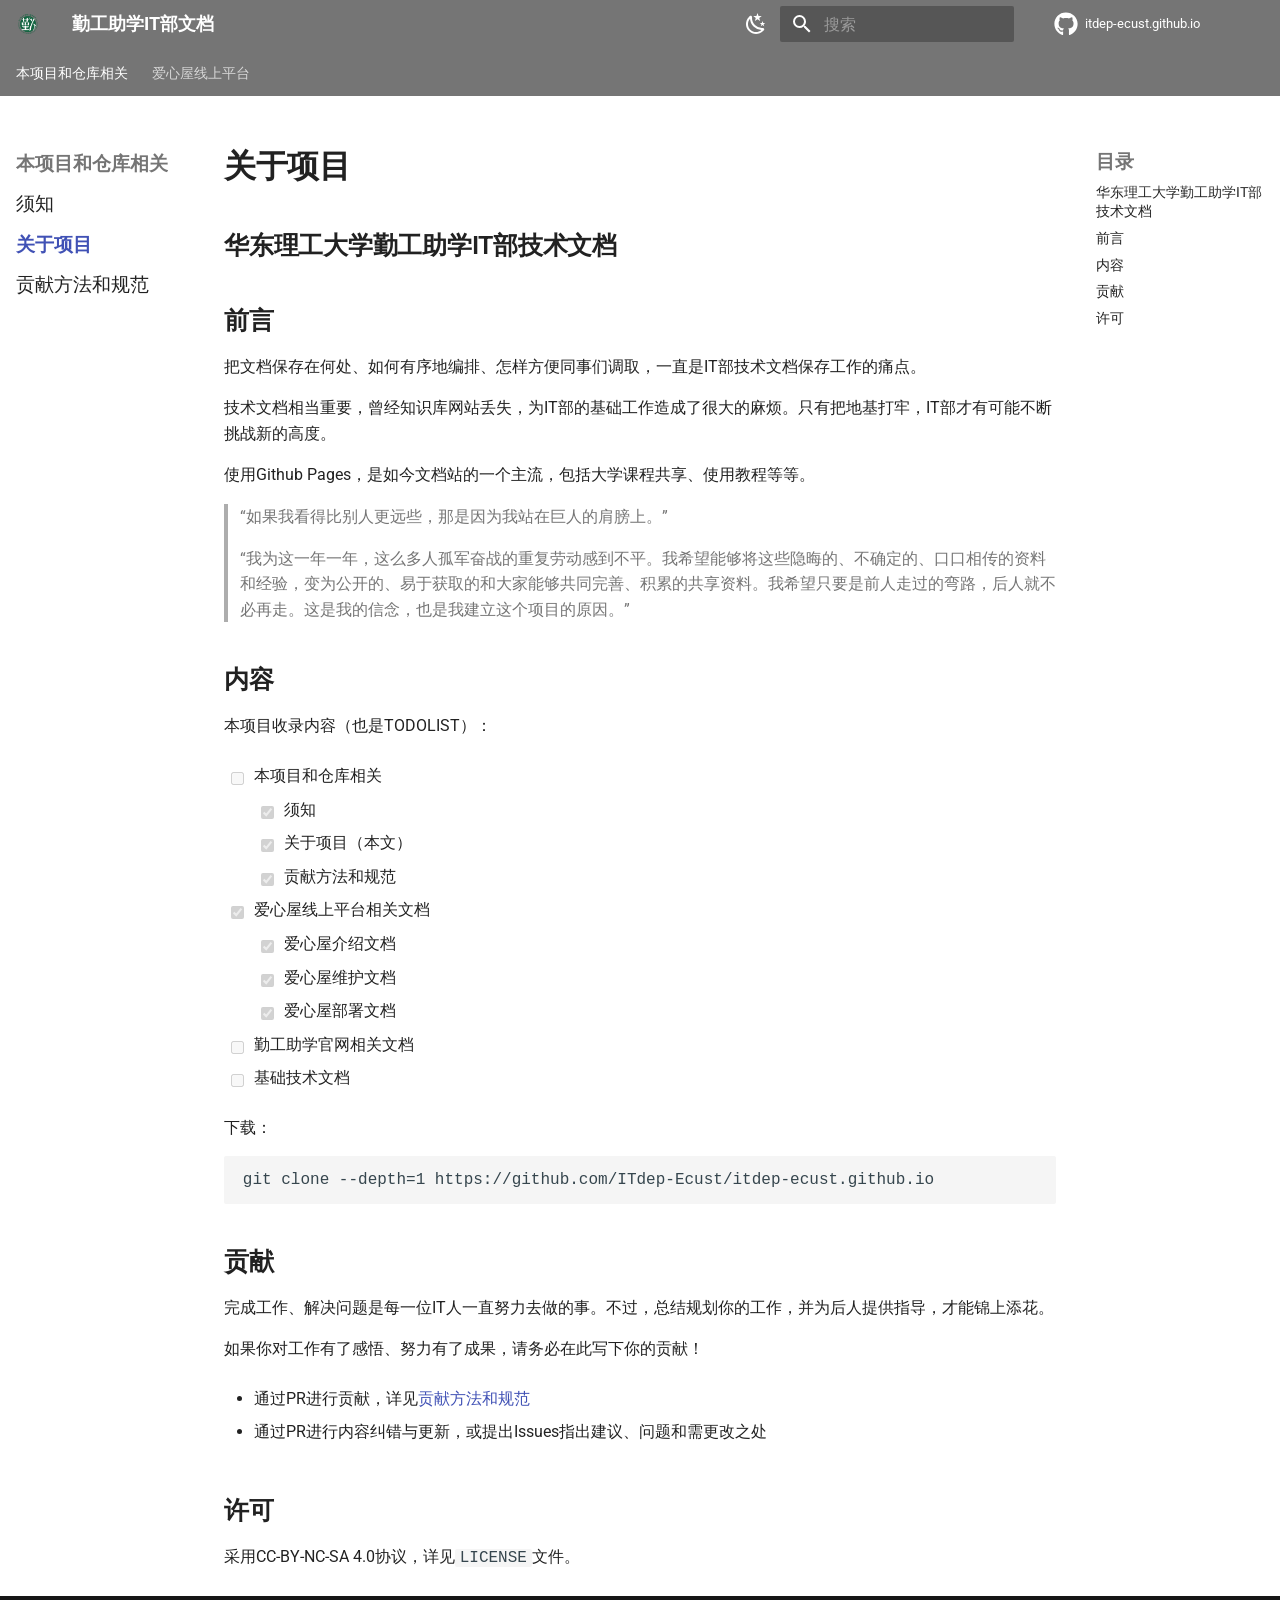
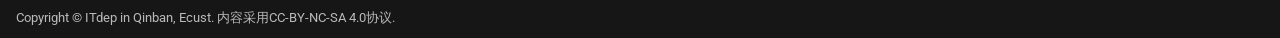
==== commit 85765792: "deploy: a1b7fb1e6af6cc5247b33aa00f754f0b0b7aecb6" ====
--- a/readme/index.html
+++ b/readme/index.html
@@ -14,7 +14,7 @@
         <link rel="prev" href="..">
       
       
-        <link rel="next" href="../%E7%88%B1%E5%BF%83%E5%B1%8B%E7%BA%BF%E4%B8%8A%E5%B9%B3%E5%8F%B0/">
+        <link rel="next" href="../%E6%9C%AC%E9%A1%B9%E7%9B%AE%E5%92%8C%E4%BB%93%E5%BA%93%E7%9B%B8%E5%85%B3/%E8%B4%A1%E7%8C%AE%E6%96%B9%E6%B3%95%E5%92%8C%E8%A7%84%E8%8C%83/">
       
       
         
@@ -25,7 +25,7 @@
     
     
       
-        <title>仓库相关 - 勤工助学IT部文档</title>
+        <title>关于项目 - 勤工助学IT部文档</title>
       
     
     
@@ -126,7 +126,7 @@
         <div class="md-header__topic" data-md-component="header-topic">
           <span class="md-ellipsis">
             
-              仓库相关
+              关于项目
             
           </span>
         </div>
@@ -247,7 +247,7 @@
           
   
   
-  关于
+  本项目和仓库相关
 
         </a>
       </li>
@@ -354,7 +354,7 @@
   <span class="md-ellipsis">
     
   
-    关于
+    本项目和仓库相关
   
 
     
@@ -370,7 +370,7 @@
             <span class="md-nav__icon md-icon"></span>
             
   
-    关于
+    本项目和仓库相关
   
 
           </label>
@@ -425,7 +425,7 @@
   <span class="md-ellipsis">
     
   
-    仓库相关
+    关于项目
   
 
     
@@ -443,7 +443,7 @@
   <span class="md-ellipsis">
     
   
-    仓库相关
+    关于项目
   
 
     
@@ -499,10 +499,60 @@
   
 </li>
       
+        <li class="md-nav__item">
+  <a href="#_3" class="md-nav__link">
+    <span class="md-ellipsis">
+      
+        贡献
+      
+    </span>
+  </a>
+  
+</li>
+      
+        <li class="md-nav__item">
+  <a href="#_4" class="md-nav__link">
+    <span class="md-ellipsis">
+      
+        许可
+      
+    </span>
+  </a>
+  
+</li>
+      
     </ul>
   
 </nav>
       
+    </li>
+  
+
+              
+            
+              
+                
+  
+  
+  
+  
+    <li class="md-nav__item">
+      <a href="../%E6%9C%AC%E9%A1%B9%E7%9B%AE%E5%92%8C%E4%BB%93%E5%BA%93%E7%9B%B8%E5%85%B3/%E8%B4%A1%E7%8C%AE%E6%96%B9%E6%B3%95%E5%92%8C%E8%A7%84%E8%8C%83/" class="md-nav__link">
+        
+  
+  
+  <span class="md-ellipsis">
+    
+  
+    贡献方法和规范
+  
+
+    
+  </span>
+  
+  
+
+      </a>
     </li>
   
 
@@ -715,6 +765,28 @@
   
 </li>
       
+        <li class="md-nav__item">
+  <a href="#_3" class="md-nav__link">
+    <span class="md-ellipsis">
+      
+        贡献
+      
+    </span>
+  </a>
+  
+</li>
+      
+        <li class="md-nav__item">
+  <a href="#_4" class="md-nav__link">
+    <span class="md-ellipsis">
+      
+        许可
+      
+    </span>
+  </a>
+  
+</li>
+      
     </ul>
   
 </nav>
@@ -735,7 +807,7 @@
   
 
 
-  <h1>仓库相关</h1>
+  <h1>关于项目</h1>
 
 <h2 id="it">华东理工大学勤工助学IT部技术文档<a class="headerlink" href="#it" title="Permanent link">&para;</a></h2>
 <h2 id="_1">前言<a class="headerlink" href="#_1" title="Permanent link">&para;</a></h2>
@@ -747,8 +819,16 @@
 <p>“我为这一年一年，这么多人孤军奋战的重复劳动感到不平。我希望能够将这些隐晦的、不确定的、口口相传的资料和经验，变为公开的、易于获取的和大家能够共同完善、积累的共享资料。我希望只要是前人走过的弯路，后人就不必再走。这是我的信念，也是我建立这个项目的原因。”</p>
 </blockquote>
 <h2 id="_2">内容<a class="headerlink" href="#_2" title="Permanent link">&para;</a></h2>
-<p>本项目收录内容（也是TODOLIST，希望后人扩充）：</p>
+<p>本项目收录内容（也是TODOLIST）：</p>
 <ul class="task-list">
+<li class="task-list-item">
+<p><input type="checkbox" disabled/> 本项目和仓库相关</p>
+<ul class="task-list">
+<li class="task-list-item"><input type="checkbox" disabled checked/> 须知</li>
+<li class="task-list-item"><input type="checkbox" disabled checked/> 关于项目（本文）</li>
+<li class="task-list-item"><input type="checkbox" disabled checked/> 贡献方法和规范</li>
+</ul>
+</li>
 <li class="task-list-item">
 <p><input type="checkbox" disabled checked/> 爱心屋线上平台相关文档</p>
 <ul class="task-list">
@@ -764,6 +844,22 @@
 <p><input type="checkbox" disabled/> 基础技术文档</p>
 </li>
 </ul>
+<p>下载：</p>
+<pre><code>git clone --depth=1 https://github.com/ITdep-Ecust/itdep-ecust.github.io
+</code></pre>
+<h2 id="_3">贡献<a class="headerlink" href="#_3" title="Permanent link">&para;</a></h2>
+<p>完成工作、解决问题是每一位IT人一直努力去做的事。不过，总结规划你的工作，并为后人提供指导，才能锦上添花。</p>
+<p>如果你对工作有了感悟、努力有了成果，请务必在此写下你的贡献！</p>
+<ul>
+<li>
+<p>通过PR进行贡献，详见<a href="../%E6%9C%AC%E9%A1%B9%E7%9B%AE%E5%92%8C%E4%BB%93%E5%BA%93%E7%9B%B8%E5%85%B3/%E8%B4%A1%E7%8C%AE%E6%96%B9%E6%B3%95%E5%92%8C%E8%A7%84%E8%8C%83/">贡献方法和规范</a></p>
+</li>
+<li>
+<p>通过PR进行内容纠错与更新，或提出Issues指出建议、问题和需更改之处</p>
+</li>
+</ul>
+<h2 id="_4">许可<a class="headerlink" href="#_4" title="Permanent link">&para;</a></h2>
+<p>采用CC-BY-NC-SA 4.0协议，详见<code>LICENSE</code>文件。</p>
 
 
 
@@ -801,7 +897,7 @@
       <div class="md-copyright">
   
     <div class="md-copyright__highlight">
-      Copyright &copy; ITdep in Qinban, Ecust. 保留一切权利.
+      Copyright &copy; ITdep in Qinban, Ecust. 内容采用CC-BY-NC-SA 4.0协议.
     </div>
   
   
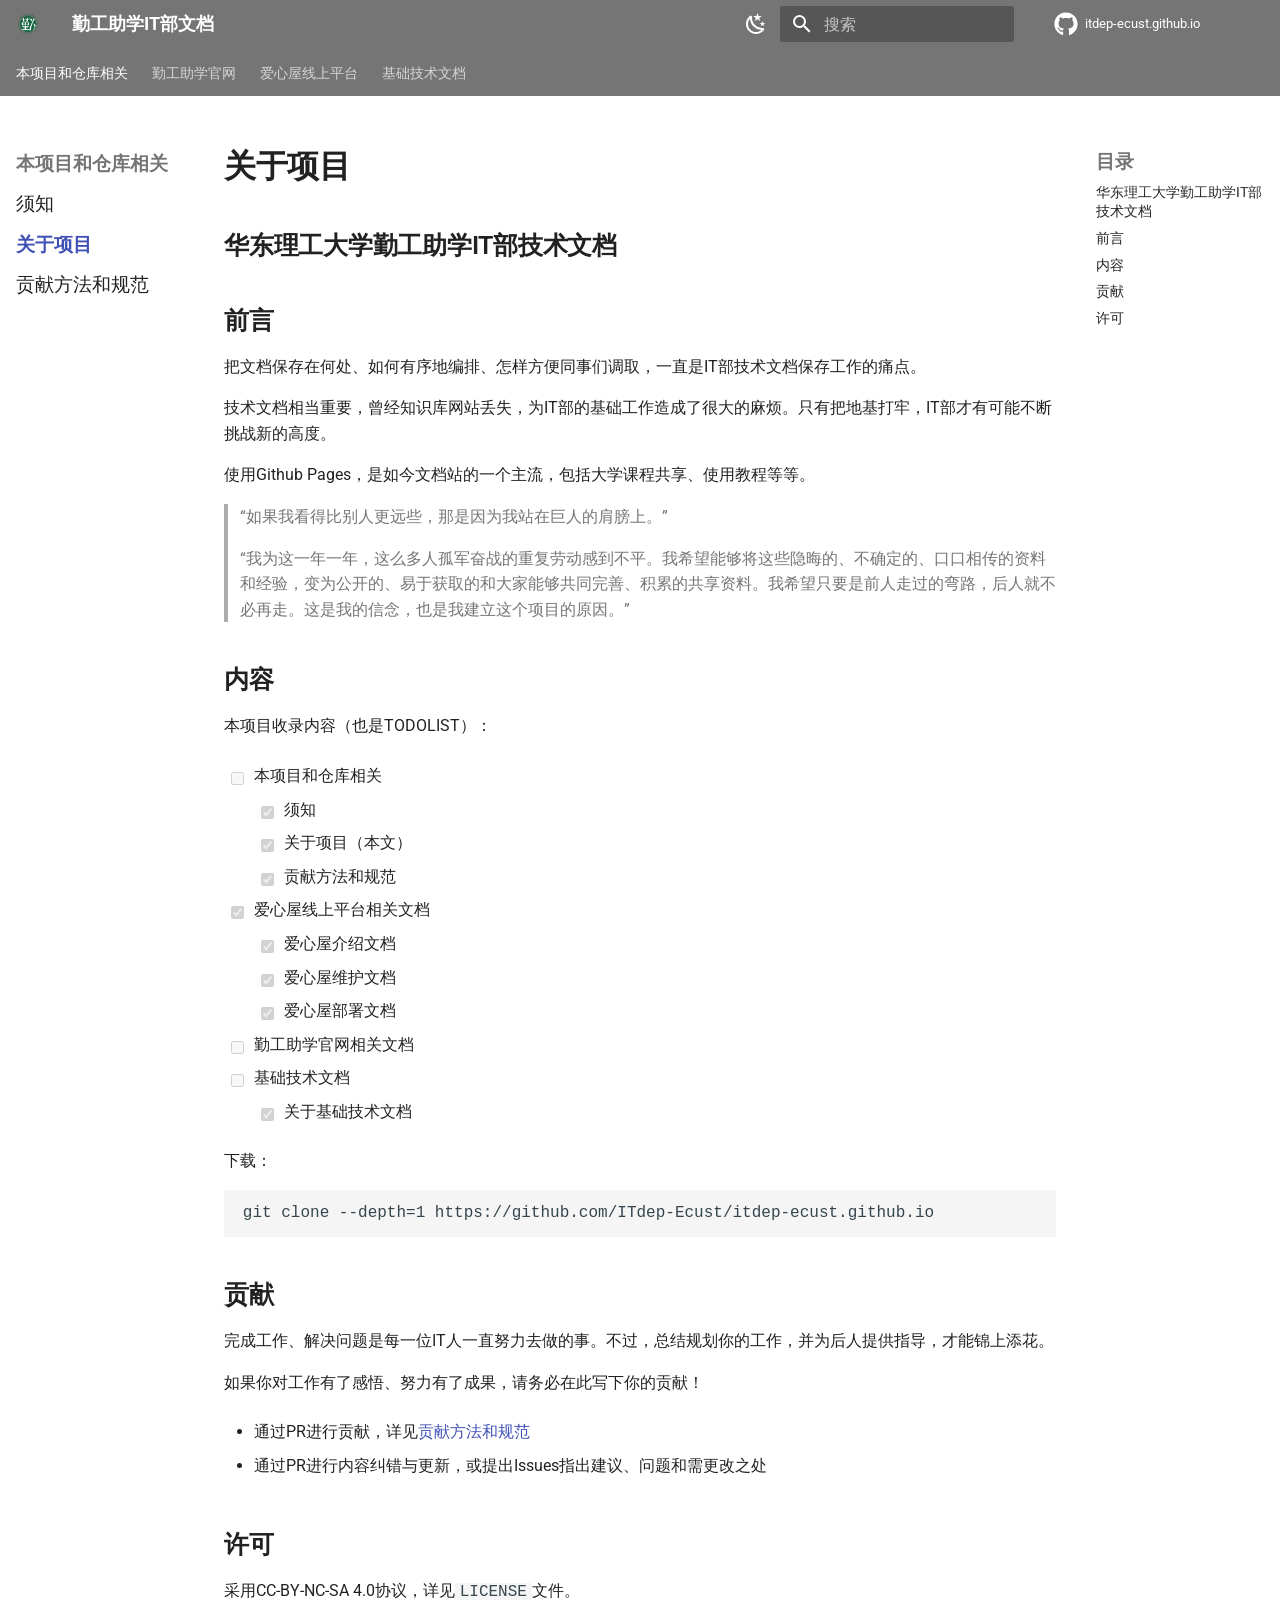
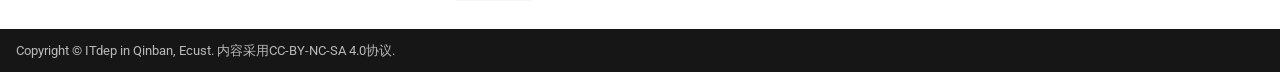
==== commit 1ecfc9e0: "deploy: fc3cbb335e98ad4da00ad099dc3ec7f78df8f63a" ====
--- a/readme/index.html
+++ b/readme/index.html
@@ -263,11 +263,51 @@
     
     
       <li class="md-tabs__item">
+        <a href="../%E5%8B%A4%E5%B7%A5%E5%8A%A9%E5%AD%A6%E5%AE%98%E7%BD%91/" class="md-tabs__link">
+          
+  
+  
+  勤工助学官网
+
+        </a>
+      </li>
+    
+  
+
+      
+        
+  
+  
+  
+  
+    
+    
+      <li class="md-tabs__item">
         <a href="../%E7%88%B1%E5%BF%83%E5%B1%8B%E7%BA%BF%E4%B8%8A%E5%B9%B3%E5%8F%B0/" class="md-tabs__link">
           
   
   
   爱心屋线上平台
+
+        </a>
+      </li>
+    
+  
+
+      
+        
+  
+  
+  
+  
+    
+    
+      <li class="md-tabs__item">
+        <a href="../%E5%9F%BA%E7%A1%80%E6%8A%80%E6%9C%AF%E6%96%87%E6%A1%A3/" class="md-tabs__link">
+          
+  
+  
+  基础技术文档
 
         </a>
       </li>
@@ -595,7 +635,7 @@
   <span class="md-ellipsis">
     
   
-    爱心屋线上平台
+    勤工助学官网
   
 
     
@@ -611,7 +651,7 @@
             <span class="md-nav__icon md-icon"></span>
             
   
-    爱心屋线上平台
+    勤工助学官网
   
 
           </label>
@@ -624,14 +664,14 @@
   
   
     <li class="md-nav__item">
-      <a href="../%E7%88%B1%E5%BF%83%E5%B1%8B%E7%BA%BF%E4%B8%8A%E5%B9%B3%E5%8F%B0/" class="md-nav__link">
-        
-  
-  
-  <span class="md-ellipsis">
-    
-  
-    关于爱心屋
+      <a href="../%E5%8B%A4%E5%B7%A5%E5%8A%A9%E5%AD%A6%E5%AE%98%E7%BD%91/" class="md-nav__link">
+        
+  
+  
+  <span class="md-ellipsis">
+    
+  
+    关于官网
   
 
     
@@ -645,6 +685,93 @@
 
               
             
+          </ul>
+        </nav>
+      
+    </li>
+  
+
+    
+      
+      
+  
+  
+  
+  
+    
+    
+    
+    
+      
+      
+        
+      
+    
+    
+    <li class="md-nav__item md-nav__item--nested">
+      
+        
+        
+        <input class="md-nav__toggle md-toggle " type="checkbox" id="__nav_3" >
+        
+          
+          <label class="md-nav__link" for="__nav_3" id="__nav_3_label" tabindex="0">
+            
+  
+  
+  <span class="md-ellipsis">
+    
+  
+    爱心屋线上平台
+  
+
+    
+  </span>
+  
+  
+
+            <span class="md-nav__icon md-icon"></span>
+          </label>
+        
+        <nav class="md-nav" data-md-level="1" aria-labelledby="__nav_3_label" aria-expanded="false">
+          <label class="md-nav__title" for="__nav_3">
+            <span class="md-nav__icon md-icon"></span>
+            
+  
+    爱心屋线上平台
+  
+
+          </label>
+          <ul class="md-nav__list" data-md-scrollfix>
+            
+              
+                
+  
+  
+  
+  
+    <li class="md-nav__item">
+      <a href="../%E7%88%B1%E5%BF%83%E5%B1%8B%E7%BA%BF%E4%B8%8A%E5%B9%B3%E5%8F%B0/" class="md-nav__link">
+        
+  
+  
+  <span class="md-ellipsis">
+    
+  
+    关于爱心屋
+  
+
+    
+  </span>
+  
+  
+
+      </a>
+    </li>
+  
+
+              
+            
               
                 
   
@@ -688,6 +815,93 @@
     
   
     爱心屋部署
+  
+
+    
+  </span>
+  
+  
+
+      </a>
+    </li>
+  
+
+              
+            
+          </ul>
+        </nav>
+      
+    </li>
+  
+
+    
+      
+      
+  
+  
+  
+  
+    
+    
+    
+    
+      
+      
+        
+      
+    
+    
+    <li class="md-nav__item md-nav__item--nested">
+      
+        
+        
+        <input class="md-nav__toggle md-toggle " type="checkbox" id="__nav_4" >
+        
+          
+          <label class="md-nav__link" for="__nav_4" id="__nav_4_label" tabindex="0">
+            
+  
+  
+  <span class="md-ellipsis">
+    
+  
+    基础技术文档
+  
+
+    
+  </span>
+  
+  
+
+            <span class="md-nav__icon md-icon"></span>
+          </label>
+        
+        <nav class="md-nav" data-md-level="1" aria-labelledby="__nav_4_label" aria-expanded="false">
+          <label class="md-nav__title" for="__nav_4">
+            <span class="md-nav__icon md-icon"></span>
+            
+  
+    基础技术文档
+  
+
+          </label>
+          <ul class="md-nav__list" data-md-scrollfix>
+            
+              
+                
+  
+  
+  
+  
+    <li class="md-nav__item">
+      <a href="../%E5%9F%BA%E7%A1%80%E6%8A%80%E6%9C%AF%E6%96%87%E6%A1%A3/" class="md-nav__link">
+        
+  
+  
+  <span class="md-ellipsis">
+    
+  
+    关于基础技术文档
   
 
     
@@ -842,6 +1056,9 @@
 </li>
 <li class="task-list-item">
 <p><input type="checkbox" disabled/> 基础技术文档</p>
+<ul class="task-list">
+<li class="task-list-item"><input type="checkbox" disabled checked/> 关于基础技术文档</li>
+</ul>
 </li>
 </ul>
 <p>下载：</p>
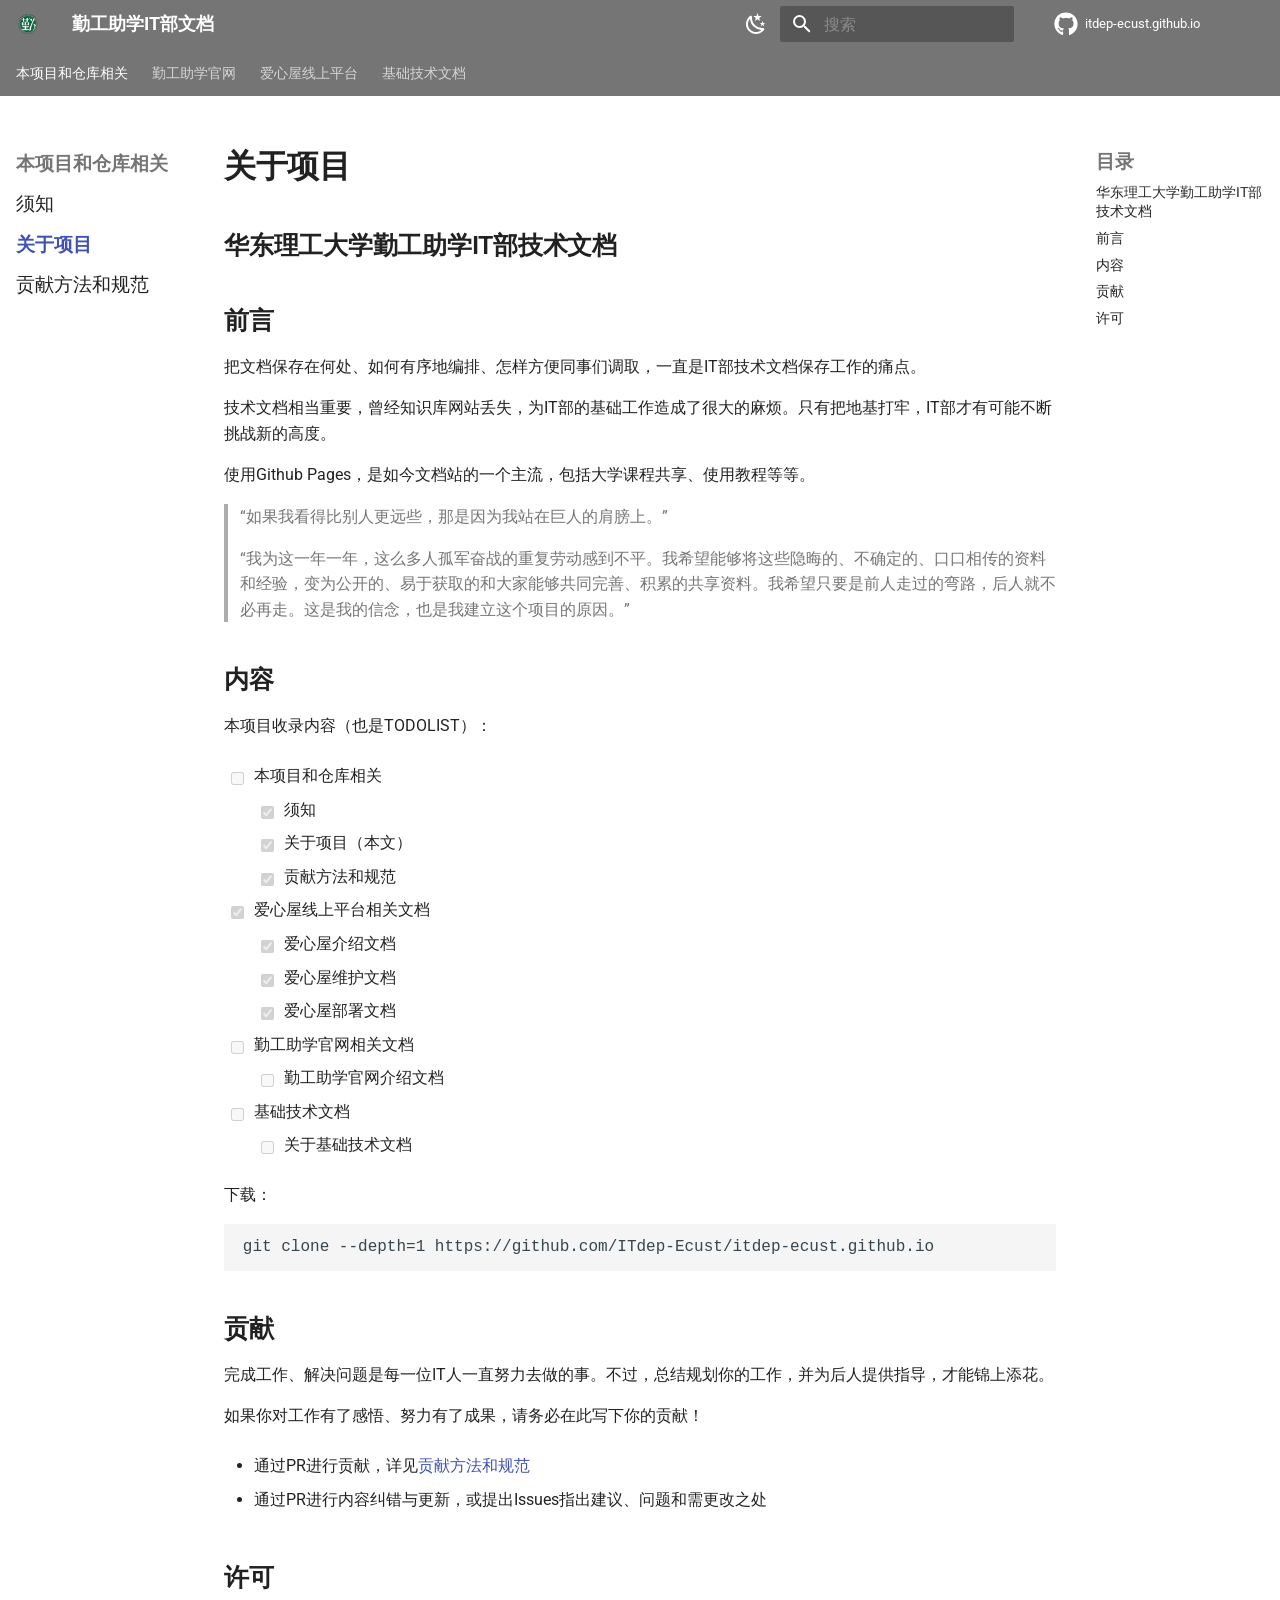
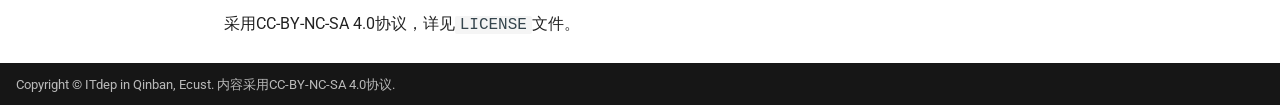
==== commit 89488811: "deploy: 4d7a9dad4aee371d5fa6256ebde6596d34852871" ====
--- a/readme/index.html
+++ b/readme/index.html
@@ -1053,11 +1053,14 @@
 </li>
 <li class="task-list-item">
 <p><input type="checkbox" disabled/> 勤工助学官网相关文档</p>
+<ul class="task-list">
+<li class="task-list-item"><input type="checkbox" disabled/> 勤工助学官网介绍文档</li>
+</ul>
 </li>
 <li class="task-list-item">
 <p><input type="checkbox" disabled/> 基础技术文档</p>
 <ul class="task-list">
-<li class="task-list-item"><input type="checkbox" disabled checked/> 关于基础技术文档</li>
+<li class="task-list-item"><input type="checkbox" disabled/> 关于基础技术文档</li>
 </ul>
 </li>
 </ul>
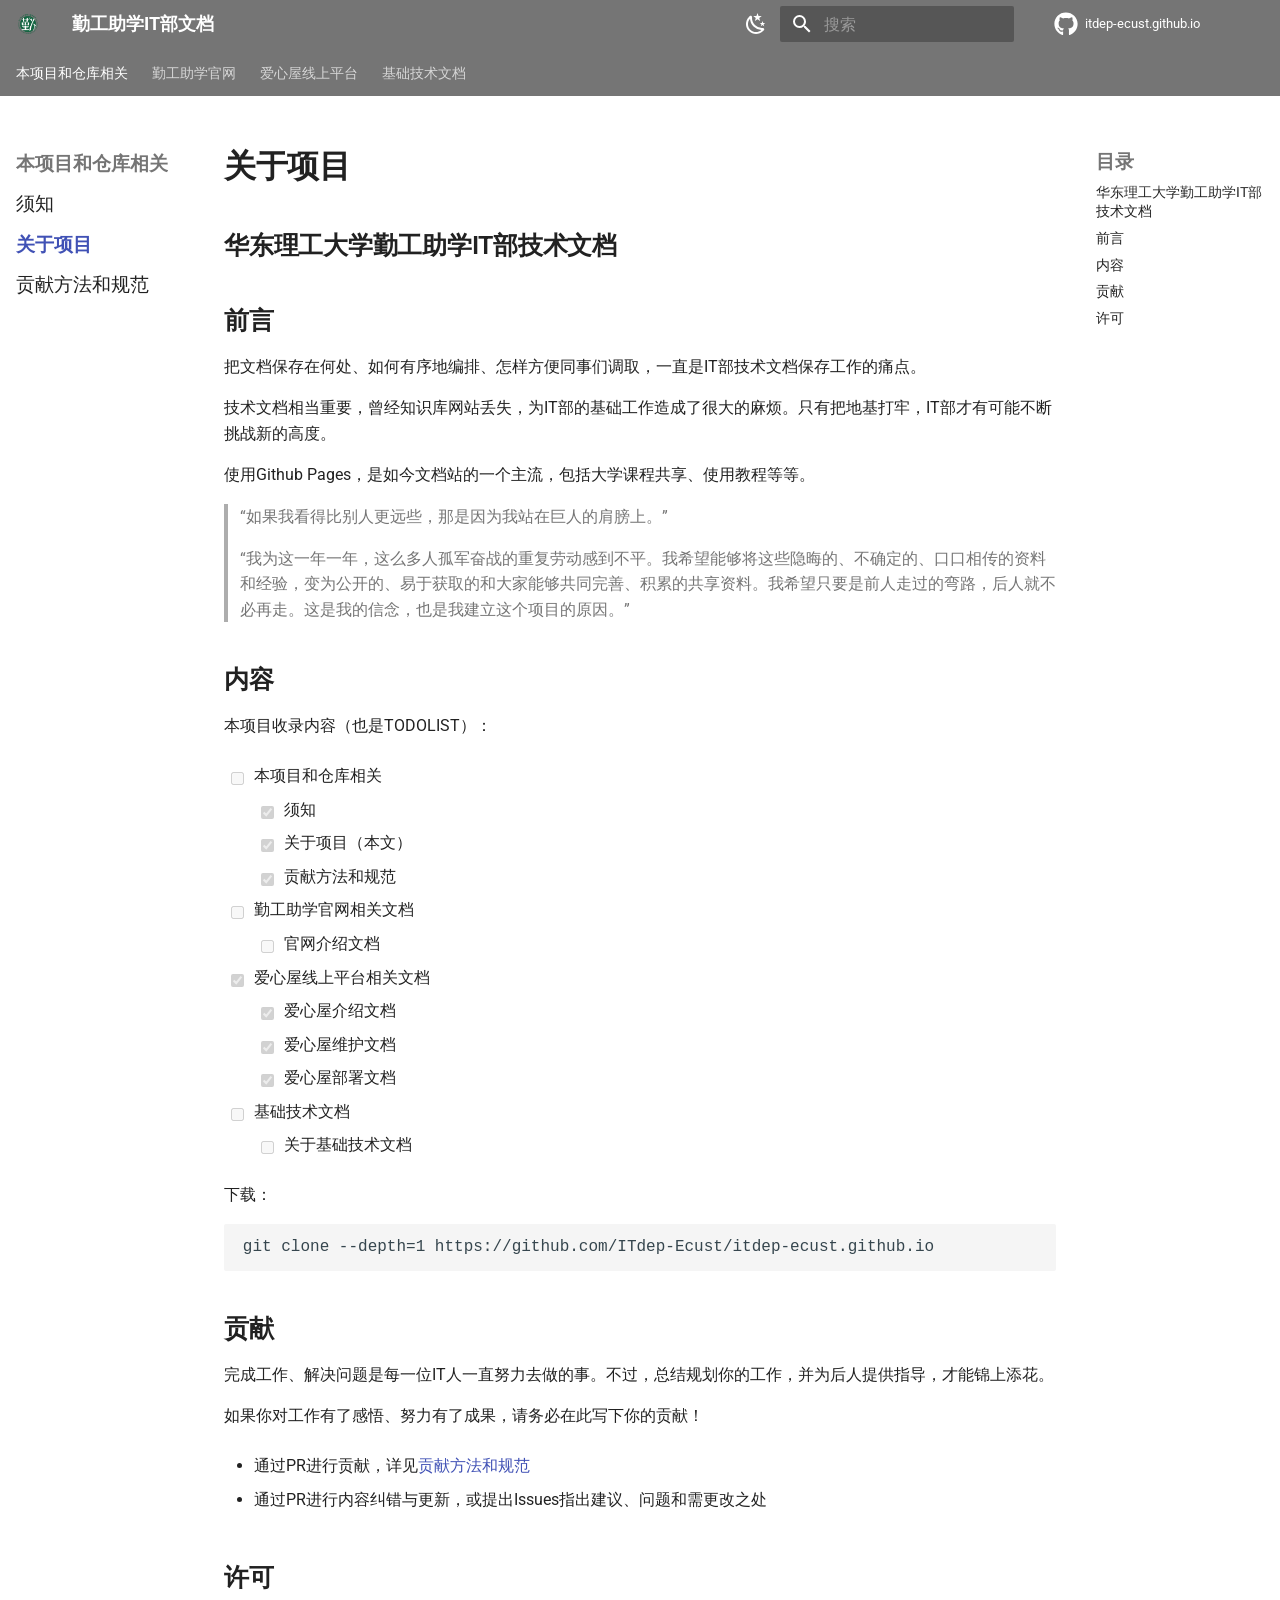
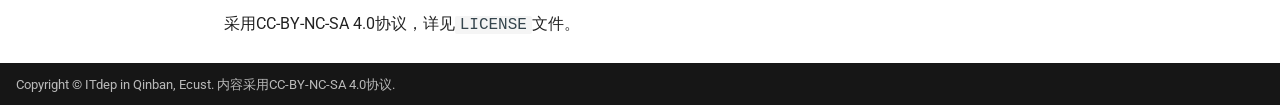
==== commit 2581eaa8: "deploy: c1fba6606e9262e78052768078245e2ede23081e" ====
--- a/readme/index.html
+++ b/readme/index.html
@@ -1044,17 +1044,17 @@
 </ul>
 </li>
 <li class="task-list-item">
+<p><input type="checkbox" disabled/> 勤工助学官网相关文档</p>
+<ul class="task-list">
+<li class="task-list-item"><input type="checkbox" disabled/> 官网介绍文档</li>
+</ul>
+</li>
+<li class="task-list-item">
 <p><input type="checkbox" disabled checked/> 爱心屋线上平台相关文档</p>
 <ul class="task-list">
 <li class="task-list-item"><input type="checkbox" disabled checked/> 爱心屋介绍文档</li>
 <li class="task-list-item"><input type="checkbox" disabled checked/> 爱心屋维护文档</li>
 <li class="task-list-item"><input type="checkbox" disabled checked/> 爱心屋部署文档</li>
-</ul>
-</li>
-<li class="task-list-item">
-<p><input type="checkbox" disabled/> 勤工助学官网相关文档</p>
-<ul class="task-list">
-<li class="task-list-item"><input type="checkbox" disabled/> 勤工助学官网介绍文档</li>
 </ul>
 </li>
 <li class="task-list-item">
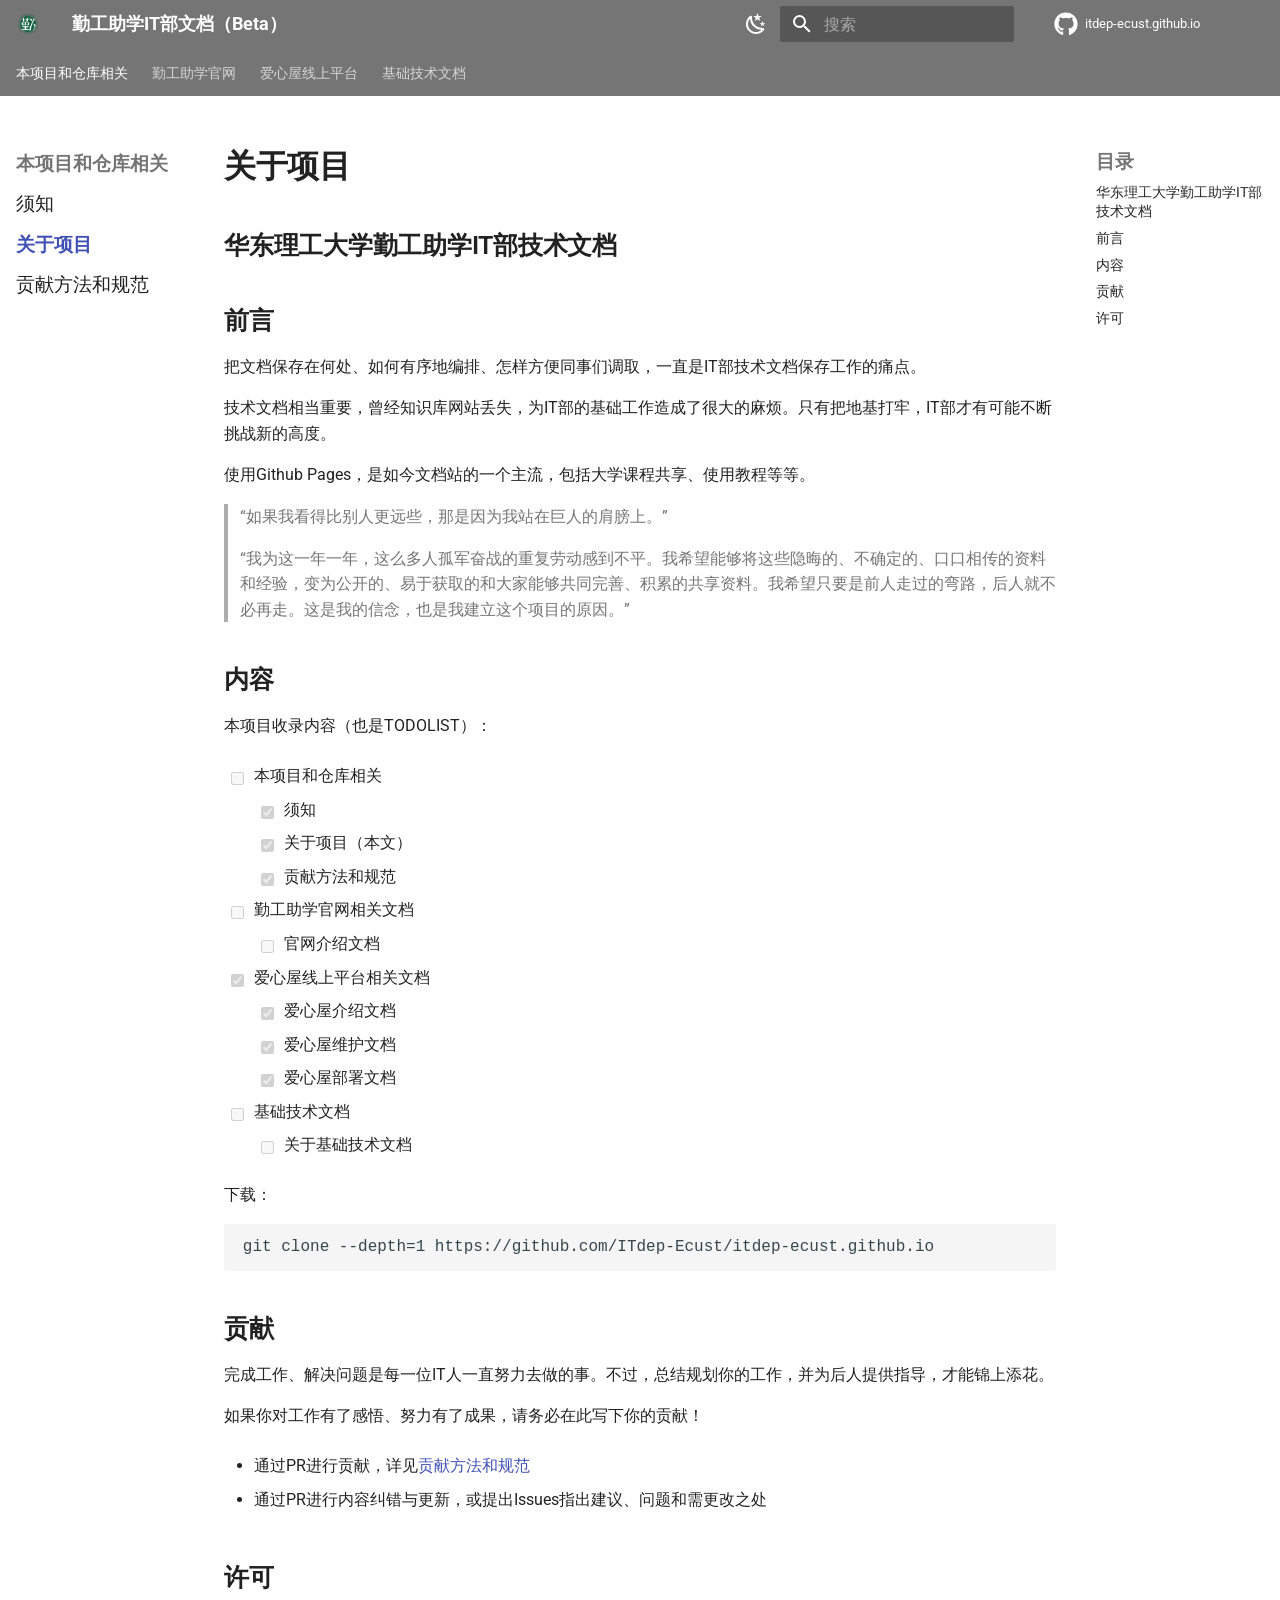
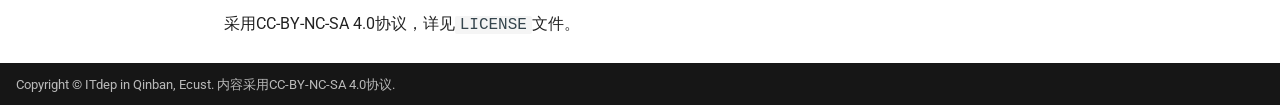
==== commit 072c9b99: "deploy: dcc6805c6c0d1724af2ff0bd036ac52ba0bac827" ====
--- a/readme/index.html
+++ b/readme/index.html
@@ -25,7 +25,7 @@
     
     
       
-        <title>关于项目 - 勤工助学IT部文档</title>
+        <title>关于项目 - 勤工助学IT部文档（Beta）</title>
       
     
     
@@ -107,7 +107,7 @@
 
 <header class="md-header" data-md-component="header">
   <nav class="md-header__inner md-grid" aria-label="页眉">
-    <a href=".." title="勤工助学IT部文档" class="md-header__button md-logo" aria-label="勤工助学IT部文档" data-md-component="logo">
+    <a href=".." title="勤工助学IT部文档（Beta）" class="md-header__button md-logo" aria-label="勤工助学IT部文档（Beta）" data-md-component="logo">
       
   <img src="../asserts/images/qzzxLogo-L.jpg" alt="logo">
 
@@ -120,7 +120,7 @@
       <div class="md-header__ellipsis">
         <div class="md-header__topic">
           <span class="md-ellipsis">
-            勤工助学IT部文档
+            勤工助学IT部文档（Beta）
           </span>
         </div>
         <div class="md-header__topic" data-md-component="header-topic">
@@ -337,12 +337,12 @@
 
 <nav class="md-nav md-nav--primary md-nav--lifted" aria-label="导航栏" data-md-level="0">
   <label class="md-nav__title" for="__drawer">
-    <a href=".." title="勤工助学IT部文档" class="md-nav__button md-logo" aria-label="勤工助学IT部文档" data-md-component="logo">
+    <a href=".." title="勤工助学IT部文档（Beta）" class="md-nav__button md-logo" aria-label="勤工助学IT部文档（Beta）" data-md-component="logo">
       
   <img src="../asserts/images/qzzxLogo-L.jpg" alt="logo">
 
     </a>
-    勤工助学IT部文档
+    勤工助学IT部文档（Beta）
   </label>
   
     <div class="md-nav__source">
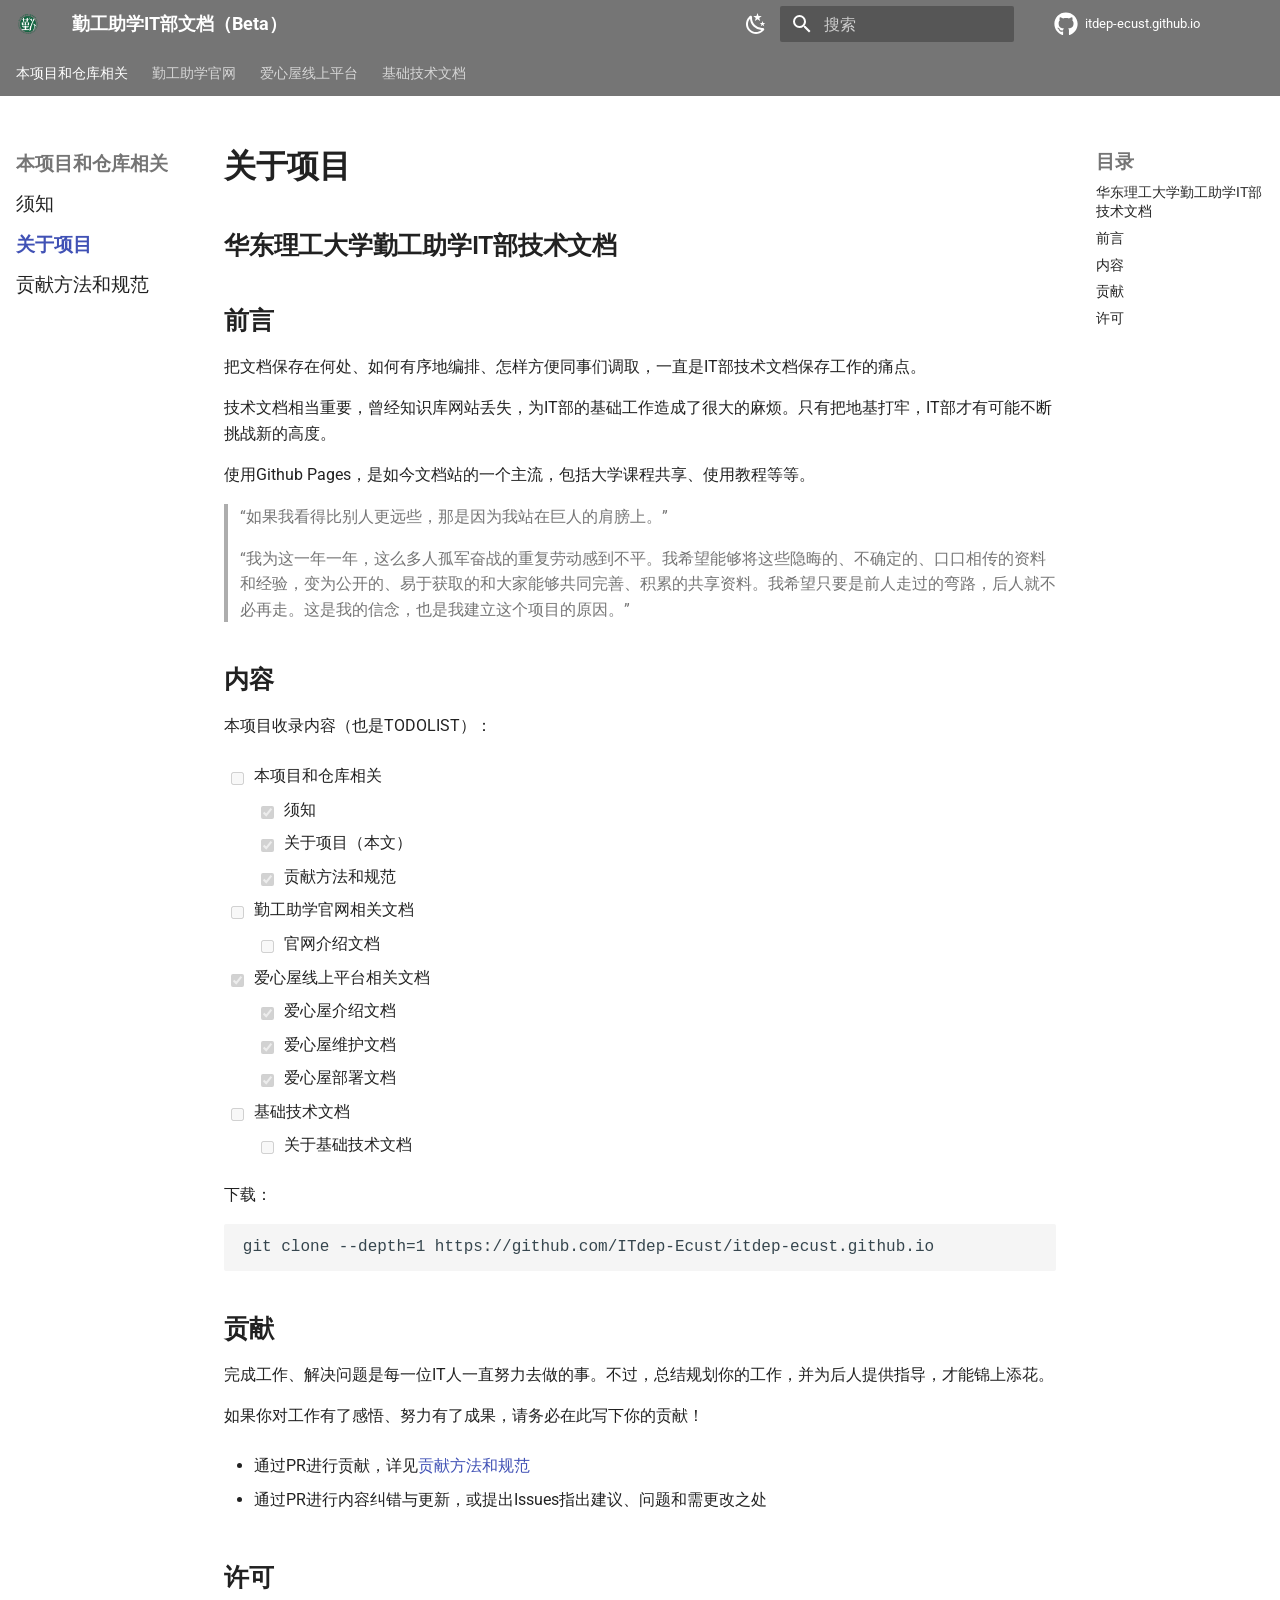
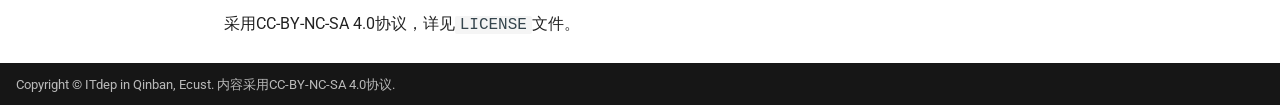
==== commit 852de480: "deploy: 8d5629bc248007b8d1c22d54283a0391ce5ae77b" ====
--- a/readme/index.html
+++ b/readme/index.html
@@ -902,6 +902,34 @@
     
   
     关于基础技术文档
+  
+
+    
+  </span>
+  
+  
+
+      </a>
+    </li>
+  
+
+              
+            
+              
+                
+  
+  
+  
+  
+    <li class="md-nav__item">
+      <a href="../%E5%9F%BA%E7%A1%80%E6%8A%80%E6%9C%AF%E6%96%87%E6%A1%A3/Wireguard%E4%BD%BF%E7%94%A8/" class="md-nav__link">
+        
+  
+  
+  <span class="md-ellipsis">
+    
+  
+    Wireguard使用
   
 
     
